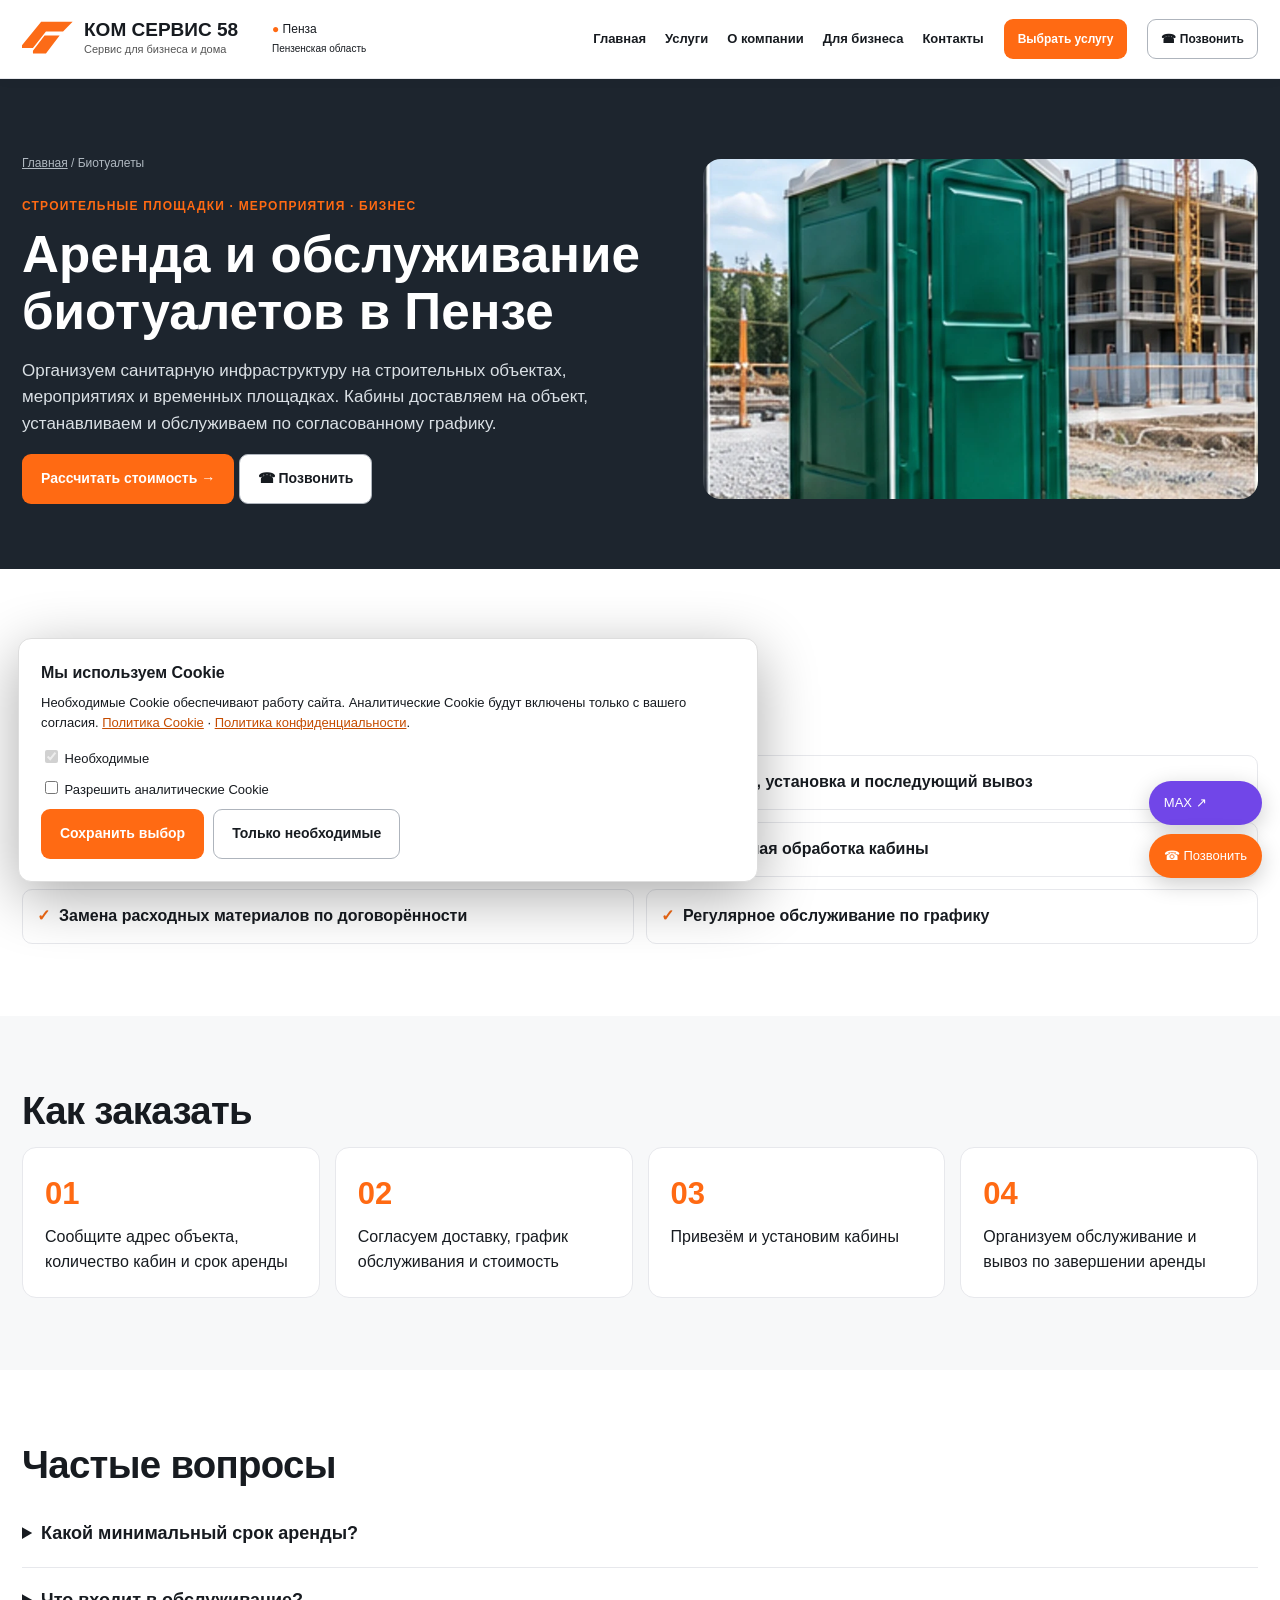
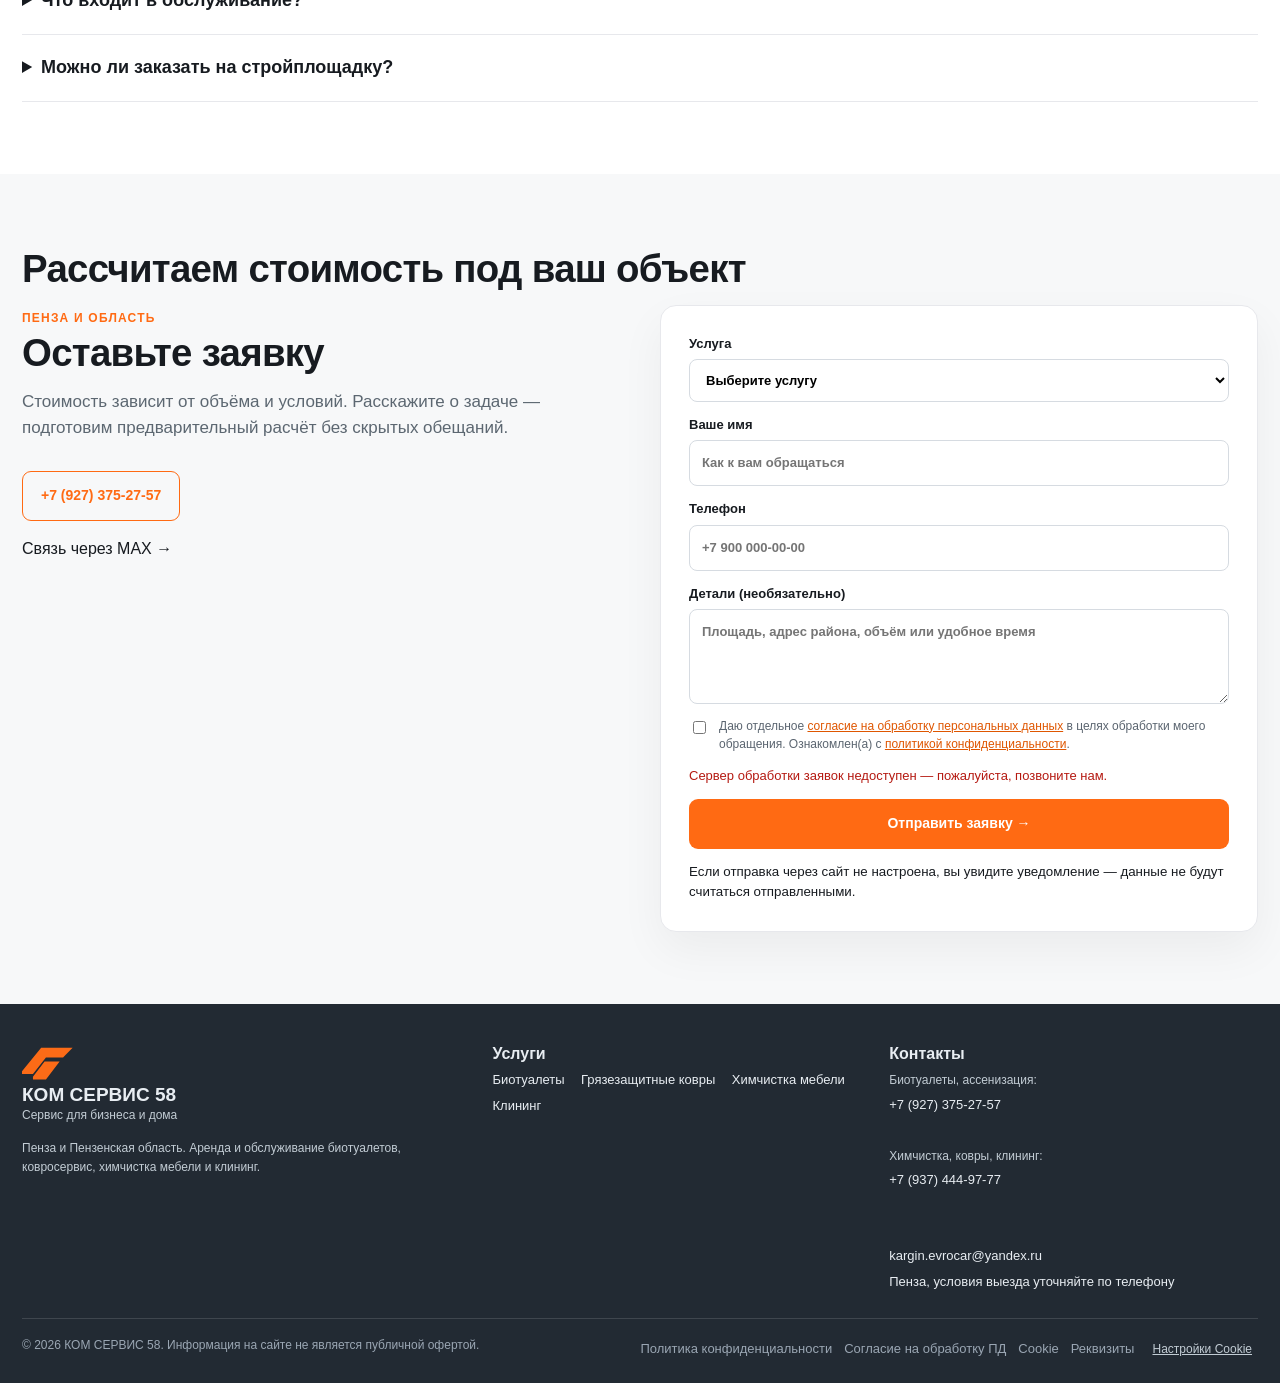
==== biotualety/index.html @ 240c6630 "Add KOM SERVIS 58 website source" ====
<!DOCTYPE html>

<html lang="ru"><head><meta charset="utf-8"/><meta content="width=device-width,initial-scale=1" name="viewport"/><title>Аренда и обслуживание биотуалетов в Пензе | КОМ СЕРВИС 58</title><meta content="Аренда, доставка и регулярное санитарное обслуживание мобильных туалетных кабин." name="description"/><link href="https://bioservice58.ru/biotualety/" rel="canonical"/><link href="/assets/logo.svg" rel="icon" type="image/svg+xml"/><link href="/assets/style.css" rel="stylesheet"/><meta content="#202832" name="theme-color"/><meta content="website" property="og:type"/><meta content="Аренда и обслуживание биотуалетов в Пензе" property="og:title"/><meta content="Аренда, доставка и регулярное санитарное обслуживание мобильных туалетных кабин." property="og:description"/><meta content="+79273752757" name="service-contact-phone"/></head><body><header class="header"><div class="nav wrap"><a class="brand" href="/"><img alt="" src="/assets/logo.svg"/><span><strong>КОМ СЕРВИС 58</strong><small>Сервис для бизнеса и дома</small></span></a><div class="location"><b>●</b> Пенза<br/><small>Пензенская область</small></div><button aria-expanded="false" aria-label="Открыть меню" class="menu-toggle" type="button">☰</button><nav class="links" id="nav"><a href="/">Главная</a><a href="/#services">Услуги</a><a href="/o-kompanii/">О компании</a><a href="/dlya-biznesa/">Для бизнеса</a><a href="/kontakty/">Контакты</a></nav><button class="btn btn-orange open-modal" data-service="Консультация" type="button">Выбрать услугу</button><a class="btn btn-white" href="tel:+79273752757">☎ Позвонить</a></div></header><section class="page-hero"><div class="wrap split"><div><div class="breadcrumbs"><a href="/">Главная</a> / Биотуалеты</div><span class="eyebrow">Строительные площадки · Мероприятия · Бизнес</span><h1>Аренда и обслуживание биотуалетов в Пензе</h1><p>Организуем санитарную инфраструктуру на строительных объектах, мероприятиях и временных площадках. Кабины доставляем на объект, устанавливаем и обслуживаем по согласованному графику.</p><button class="btn btn-orange open-modal" data-service="Биотуалеты" type="button">Рассчитать стоимость →</button> <a class="btn btn-white" href="tel:+79273752757">☎ Позвонить</a></div><img alt="Биотуалеты" src="/assets/img/toilet.webp"/></div></section><section class="section"><div class="wrap"><h2>Что входит в услугу</h2><p class="lead">Точный перечень работ согласовываем до начала обслуживания.</p><div class="check-grid"><div class="check">Аренда мобильных туалетных кабин</div><div class="check">Доставка, установка и последующий вывоз</div><div class="check">Очистка накопительного бака</div><div class="check">Санитарная обработка кабины</div><div class="check">Замена расходных материалов по договорённости</div><div class="check">Регулярное обслуживание по графику</div></div></div></section><section class="section alt"><div class="wrap"><h2>Как заказать</h2><div class="steps"><div class="step"><strong>01</strong><p>Сообщите адрес объекта, количество кабин и срок аренды</p></div><div class="step"><strong>02</strong><p>Согласуем доставку, график обслуживания и стоимость</p></div><div class="step"><strong>03</strong><p>Привезём и установим кабины</p></div><div class="step"><strong>04</strong><p>Организуем обслуживание и вывоз по завершении аренды</p></div></div></div></section><section class="section"><div class="wrap"><h2>Частые вопросы</h2><div class="faq"><details><summary>Какой минимальный срок аренды?</summary><p>Срок согласуем под задачу. Напишите период, адрес и количество кабин — рассчитаем условия.</p></details><details><summary>Что входит в обслуживание?</summary><p>По данным действующего сайта: откачка бака, уборка кабины и пополнение расходных материалов. Состав фиксируется при согласовании договора.</p></details><details><summary>Можно ли заказать на стройплощадку?</summary><p>Да, это одно из основных направлений. Подберём количество кабин под условия объекта.</p></details></div></div></section><section class="section alt"><div class="wrap"><h2>Рассчитаем стоимость под ваш объект</h2><div class="form-panel"><div><span class="eyebrow">Пенза и область</span><h2>Оставьте заявку</h2><p class="lead">Стоимость зависит от объёма и условий. Расскажите о задаче — подготовим предварительный расчёт без скрытых обещаний.</p><a class="btn btn-outline" href="tel:+79273752757">+7 (927) 375-27-57</a><p><a href="/kontakty/#max">Связь через MAX →</a></p></div><form action="/api/lead.php" class="form lead-form" method="post" novalidate=""><label class="field">Услуга<select name="service" required=""><option value="">Выберите услугу</option><option value="Биотуалеты">Биотуалеты</option><option value="Грязезащитные ковры">Грязезащитные ковры</option><option value="Химчистка мебели">Химчистка мебели</option><option value="Клининг">Клининг</option></select></label><label class="field">Ваше имя<input autocomplete="name" maxlength="80" name="name" placeholder="Как к вам обращаться" required="" type="text"/></label><label class="field">Телефон<input autocomplete="tel" maxlength="24" name="phone" placeholder="+7 900 000-00-00" required="" type="tel"/></label><label class="field">Детали (необязательно)<textarea maxlength="700" name="comment" placeholder="Площадь, адрес района, объём или удобное время"></textarea></label><input aria-hidden="true" autocomplete="off" name="website" style="position:absolute;left:-99999px" tabindex="-1" type="text"/><label class="consent"><input name="personal_consent" required="" type="checkbox" value="1"/> <span>Даю отдельное <a href="/soglasie-na-obrabotku/" target="_blank">согласие на обработку персональных данных</a> в целях обработки моего обращения. Ознакомлен(а) с <a href="/politika-konfidentsialnosti/" target="_blank">политикой конфиденциальности</a>.</span></label><div class="form-error" role="alert"></div><div class="form-success" role="status"></div><button class="btn btn-orange" type="submit">Отправить заявку →</button><small>Если отправка через сайт не настроена, вы увидите уведомление — данные не будут считаться отправленными.</small></form></div></div></section><footer class="foot"><div class="wrap"><div class="foot-top"><div><a class="brand" href="/"><img alt="" src="/assets/logo.svg"/><span><strong>КОМ СЕРВИС 58</strong><small>Сервис для бизнеса и дома</small></span></a><p>Пенза и Пензенская область. Аренда и обслуживание биотуалетов, ковросервис, химчистка мебели и клининг.</p></div><div><strong>Услуги</strong><br/><a href="/biotualety/">Биотуалеты</a> <a href="/gryazezashchitnye-kovry/">Грязезащитные ковры</a> <a href="/himchistka-mebeli/">Химчистка мебели</a> <a href="/klining/">Клининг</a> </div><div><strong>Контакты</strong><br/><small>Биотуалеты, ассенизация: </small><br/><a href="tel:+79273752757">+7 (927) 375-27-57</a><br/><br/><small>Химчистка, ковры, клининг: </small><br/><a href="tel:+79374449777">+7 (937) 444-97-77</a><br/><br/><br/><a href="mailto:kargin.evrocar@yandex.ru">kargin.evrocar@yandex.ru</a><br/><a href="/kontakty/">Пенза, условия выезда уточняйте по телефону</a></div></div><div class="foot-bottom"><div>© 2026 КОМ СЕРВИС 58. Информация на сайте не является публичной офертой.</div><div><a href="/politika-konfidentsialnosti/">Политика конфиденциальности</a><a href="/soglasie-na-obrabotku/">Согласие на обработку ПД</a><a href="/cookie-policy/">Cookie</a><a href="/rekvizity/">Реквизиты</a><button id="cookie-settings" style="border:0;background:none;color:#c2ccd4;text-decoration:underline;cursor:pointer" type="button">Настройки Cookie</button></div></div></div></footer><div class="float-actions"><a class="max" href="/kontakty/#max">MAX ↗</a><a class="call" href="tel:+79273752757">☎ Позвонить</a></div><div aria-label="Настройки Cookie" class="cookie" id="cookie-banner" role="dialog"><strong>Мы используем Cookie</strong><p>Необходимые Cookie обеспечивают работу сайта. Аналитические Cookie будут включены только с вашего согласия. <a href="/cookie-policy/">Политика Cookie</a> · <a href="/politika-konfidentsialnosti/">Политика конфиденциальности</a>.</p><label><input checked="" disabled="" type="checkbox"/> Необходимые</label><label><input id="cookie-analytics" type="checkbox"/> Разрешить аналитические Cookie</label><div class="buttons"><button class="btn btn-orange" id="cookie-save" type="button">Сохранить выбор</button><button class="btn btn-white" id="cookie-reject" type="button">Только необходимые</button></div></div><div aria-label="Заявка" aria-modal="true" class="modal-back" id="lead-modal" role="dialog"><div class="modal"><button aria-label="Закрыть" class="close-modal" type="button">×</button><h2>Рассчитаем стоимость</h2><p>Оставьте заявку: перезвоним и уточним детали.</p><form action="/api/lead.php" class="form lead-form" method="post" novalidate=""><label class="field">Услуга<select name="service" required=""><option value="">Выберите услугу</option><option value="Биотуалеты">Биотуалеты</option><option value="Грязезащитные ковры">Грязезащитные ковры</option><option value="Химчистка мебели">Химчистка мебели</option><option value="Клининг">Клининг</option></select></label><label class="field">Ваше имя<input autocomplete="name" maxlength="80" name="name" placeholder="Как к вам обращаться" required="" type="text"/></label><label class="field">Телефон<input autocomplete="tel" maxlength="24" name="phone" placeholder="+7 900 000-00-00" required="" type="tel"/></label><label class="field">Детали (необязательно)<textarea maxlength="700" name="comment" placeholder="Площадь, адрес района, объём или удобное время"></textarea></label><input aria-hidden="true" autocomplete="off" name="website" style="position:absolute;left:-99999px" tabindex="-1" type="text"/><label class="consent"><input name="personal_consent" required="" type="checkbox" value="1"/> <span>Даю отдельное <a href="/soglasie-na-obrabotku/" target="_blank">согласие на обработку персональных данных</a> в целях обработки моего обращения. Ознакомлен(а) с <a href="/politika-konfidentsialnosti/" target="_blank">политикой конфиденциальности</a>.</span></label><div class="form-error" role="alert"></div><div class="form-success" role="status"></div><button class="btn btn-orange" type="submit">Отправить заявку →</button><small>Если отправка через сайт не настроена, вы увидите уведомление — данные не будут считаться отправленными.</small></form></div></div><script defer="" src="/assets/main.js"></script></body></html>
---- assets/style.css ----
@import url('');:root{--ink:#171b20;--charcoal:#242b32;--dark:#121920;--orange:#ff6a13;--light:#f5f6f7;--muted:#78818b;--edge:#e7e8ec}*{box-sizing:border-box}html{scroll-behavior:smooth}body{margin:0;color:var(--ink);background:#fff;font-family:Arial,Helvetica,sans-serif;line-height:1.55}a{color:inherit;text-decoration:none}button,input,textarea,select{font:inherit}button{cursor:pointer}img{max-width:100%;display:block}.wrap{width:min(1240px,calc(100% - 44px));margin:auto}.header{position:sticky;z-index:30;top:0;background:#fff;border-bottom:1px solid var(--edge);box-shadow:0 2px 10px #0000000a}.nav{display:flex;align-items:center;gap:20px;min-height:78px}.brand{display:flex;align-items:center;gap:10px;min-width:230px}.brand img{width:52px}.brand strong{font-size:19px;line-height:1.1;display:block}.brand small{font-size:11px;display:block;color:#555}.location{font-size:12px;white-space:nowrap}.location b{color:var(--orange)}.links{display:flex;gap:19px;align-items:center;margin-left:auto;font-size:13px;font-weight:700}.links a:hover,.foot a:hover{color:var(--orange)}.btn{display:inline-flex;gap:9px;align-items:center;justify-content:center;border-radius:9px;padding:13px 18px;font-weight:700;font-size:14px;border:1px solid transparent;transition:.2s;cursor:pointer;text-align:center}.btn:hover{transform:translateY(-2px)}.btn-orange{color:#fff;background:var(--orange)}.btn-white{background:#fff;color:var(--ink);border-color:#aeb4bc}.btn-outline{background:transparent;border-color:var(--orange);color:var(--orange)}.nav>.btn{padding:10px 13px;font-size:12px}.menu-toggle{display:none;border:0;background:transparent;font-size:25px}.hero{background:linear-gradient(115deg,#1b242f,#343c44 57%,#20262d);color:#fff;position:relative;overflow:hidden}.hero:before{content:'';position:absolute;inset:0;background:linear-gradient(115deg,#111a24ee,#21272a99),url('img/mat.webp') center/cover;opacity:.24}.hero-inner{position:relative;display:grid;grid-template-columns:350px 1fr;gap:26px;align-items:center;min-height:392px;padding:30px 0}.hero h1{font-size:clamp(30px,3.1vw,44px);line-height:1.08;margin:0 0 18px;letter-spacing:-1.1px}.hero p{font-size:17px;max-width:350px;color:#e5e8ec}.hero-media{display:grid;grid-template-columns:repeat(3,1fr);gap:10px;align-items:stretch}.hero-tile{position:relative;height:292px;overflow:hidden;border:2px solid #fff9;border-radius:13px;background:#333}.hero-tile img{width:100%;height:100%;object-fit:cover;transition:.3s}.hero-tile:hover img{transform:scale(1.045)}.tile-label{position:absolute;bottom:0;left:0;right:0;background:#171c21cf;color:#fff;font-size:17px;font-weight:700;min-height:56px;display:flex;align-items:center;padding:10px 13px;line-height:1.1}.tile-label span{margin-left:auto}.features{background:#f6f6f7;border-bottom:1px solid #eceef0}.feature-grid{display:grid;grid-template-columns:repeat(4,1fr);gap:20px;padding:20px 0}.feature{display:flex;align-items:center;gap:13px;font-weight:700;font-size:13px}.feature i{font-style:normal;font-size:29px;color:var(--orange)}section.section{padding:72px 0}.section.alt{background:#f7f8f9}.section h2{font-size:clamp(27px,3vw,40px);letter-spacing:-.7px;line-height:1.18;margin:0 0 14px}.lead{font-size:17px;color:#5c6771;max-width:790px;margin:0 0 29px}.section-head{display:flex;align-items:end;justify-content:space-between;gap:20px}.cards{display:grid;grid-template-columns:repeat(3,1fr);gap:20px}.service-card{border:1px solid var(--edge);border-radius:16px;overflow:hidden;background:#fff;box-shadow:0 10px 25px #11111105}.service-card img{width:100%;height:205px;object-fit:cover}.service-card .card-body{padding:20px}.service-card h3{font-size:21px;line-height:1.2;margin:0 0 10px}.service-card p{color:#59616b;min-height:57px;font-size:14px}.link-orange{color:#e75d08;font-weight:700}.split{display:grid;grid-template-columns:1fr 1fr;gap:55px;align-items:center}.split img{border-radius:18px;width:100%;height:360px;object-fit:cover}.check-grid{display:grid;grid-template-columns:repeat(2,1fr);gap:12px}.check{padding:14px 15px 14px 36px;position:relative;border:1px solid var(--edge);background:#fff;border-radius:10px;font-weight:600}.check:before{content:'✓';position:absolute;left:14px;color:#f46a14}.steps{display:grid;grid-template-columns:repeat(4,1fr);gap:15px}.step{padding:22px;border:1px solid var(--edge);border-radius:14px;background:#fff}.step strong{display:block;color:var(--orange);font-size:31px}.step p{margin:7px 0 0}.cta{background:linear-gradient(105deg,#212b36,#40474e);color:#fff;border-radius:16px;padding:42px;display:flex;align-items:center;justify-content:space-between;gap:30px}.cta h2{margin:0 0 10px}.cta p{margin:0;color:#d1d5da}.form-panel{display:grid;grid-template-columns:1fr 1fr;gap:40px;align-items:start}.form{background:#fff;border:1px solid var(--edge);box-shadow:0 18px 45px #0000000d;padding:28px;border-radius:16px;display:grid;gap:13px}.field{display:grid;gap:5px;font-size:13px;font-weight:700}.field input,.field textarea,.field select{border:1px solid #d6dbe1;border-radius:8px;padding:12px;background:#fff;min-width:0}.field textarea{min-height:95px;resize:vertical}.consent{font-size:12px;line-height:1.5;color:#5b6570;display:flex;align-items:flex-start;gap:10px}.consent a{color:#df5600;text-decoration:underline}.consent input{margin-top:4px;accent-color:var(--orange)}.form-error{display:none;color:#b51a12;font-size:13px}.form-success{display:none;color:#126436;font-size:13px}.eyebrow{letter-spacing:.1em;text-transform:uppercase;font-size:12px;color:var(--orange);font-weight:800}.page-hero{background:#1d252e;color:#fff;padding:75px 0 65px;overflow:hidden}.page-hero .split{grid-template-columns:1.06fr .94fr}.page-hero h1{font-size:clamp(36px,4vw,55px);line-height:1.1;margin:10px 0 18px}.page-hero p{color:#dae0e5;font-size:17px}.page-hero img{height:340px;border-radius:18px;object-fit:cover;width:100%}.breadcrumbs{margin:0 0 20px;font-size:12px;color:#afb8c0}.breadcrumbs a{text-decoration:underline}.faq details{padding:19px 0;border-bottom:1px solid var(--edge)}.faq summary{font-size:18px;cursor:pointer;font-weight:700}.faq p{color:#586471}.legal{max-width:850px;margin:60px auto 90px}.legal h1{font-size:38px;line-height:1.15}.legal h2{font-size:24px;margin-top:36px}.legal p,.legal li{color:#48535e}.notice{padding:17px 21px;background:#fff3e9;border:1px solid #f4c39b;border-radius:10px}.foot{background:#222a33;color:#e8edf2;padding:38px 0 20px}.foot-top{display:grid;grid-template-columns:1.2fr 1fr 1fr;gap:28px}.foot a{display:inline-block;margin:3px 12px 3px 0;font-size:13px}.foot p,.foot small{color:#c2ccd4;font-size:12px}.foot-bottom{padding-top:17px;margin-top:23px;border-top:1px solid #ffffff22;display:flex;justify-content:space-between;gap:12px;font-size:12px;color:#9aa6b3}.cookie{position:fixed;z-index:80;bottom:18px;left:18px;right:18px;max-width:740px;background:#fff;box-shadow:0 15px 60px #0005;border:1px solid #ddd;border-radius:13px;padding:22px;display:none}.cookie p{margin:7px 0 14px;font-size:13px}.cookie .buttons{display:flex;flex-wrap:wrap;gap:9px}.cookie label{font-size:13px;display:block;margin:9px 0}.cookie a{text-decoration:underline;color:#c54c00}.float-actions{position:fixed;bottom:22px;right:18px;display:flex;flex-direction:column;gap:9px;z-index:22}.float-actions a{border-radius:40px;box-shadow:0 6px 22px #0003;padding:12px 15px;font-size:13px}.float-actions .max{background:#7146e8;color:#fff}.float-actions .call{background:#ff6a13;color:#fff}.modal-back{position:fixed;z-index:75;inset:0;display:none;background:#0009;align-items:center;justify-content:center;padding:15px}.modal-back.open{display:flex}.modal{background:#fff;border-radius:18px;padding:28px;width:min(520px,100%);max-height:92vh;overflow:auto;position:relative}.close-modal{position:absolute;right:14px;top:11px;font-size:26px;background:transparent;border:0}.mini-links{display:flex;gap:15px;flex-wrap:wrap}.notready{background:#fff3e8;padding:10px;border-radius:8px;color:#693514;font-size:12px}@media(max-width:1070px){.nav{flex-wrap:wrap;min-height:72px}.links{display:none;order:10;width:100%;flex-direction:column;align-items:flex-start;padding:12px 0}.links.open{display:flex}.menu-toggle{display:block;margin-left:auto}.nav>.btn{display:none}.hero-inner{grid-template-columns:1fr}.hero p{max-width:700px}.hero-media{max-width:100%}.location{display:none}}@media(max-width:700px){.wrap{width:min(100% - 30px,1240px)}.brand{min-width:auto}.brand strong{font-size:16px}.brand img{width:42px}.hero-inner{padding:40px 0}.hero-media{grid-template-columns:1fr 1fr}.hero-tile{height:210px}.hero-tile:last-child{grid-column:1/-1;height:200px}.hero-tile:last-child img{object-position:center 36%}.tile-label{font-size:14px;min-height:44px}.feature-grid{grid-template-columns:1fr 1fr}.feature{font-size:12px}.cards,.split,.steps,.form-panel,.foot-top{grid-template-columns:1fr}.check-grid{grid-template-columns:1fr}.page-hero .split{grid-template-columns:1fr}.page-hero img{height:230px}.section.section{padding:48px 0}.cta{padding:26px;flex-direction:column;align-items:start}.section-head{align-items:start;flex-direction:column}.foot-bottom{display:block}.legal{padding:0 16px}.cookie{left:10px;right:10px;bottom:10px;padding:17px}.float-actions{bottom:12px;right:11px}.float-actions a{padding:10px 12px}}
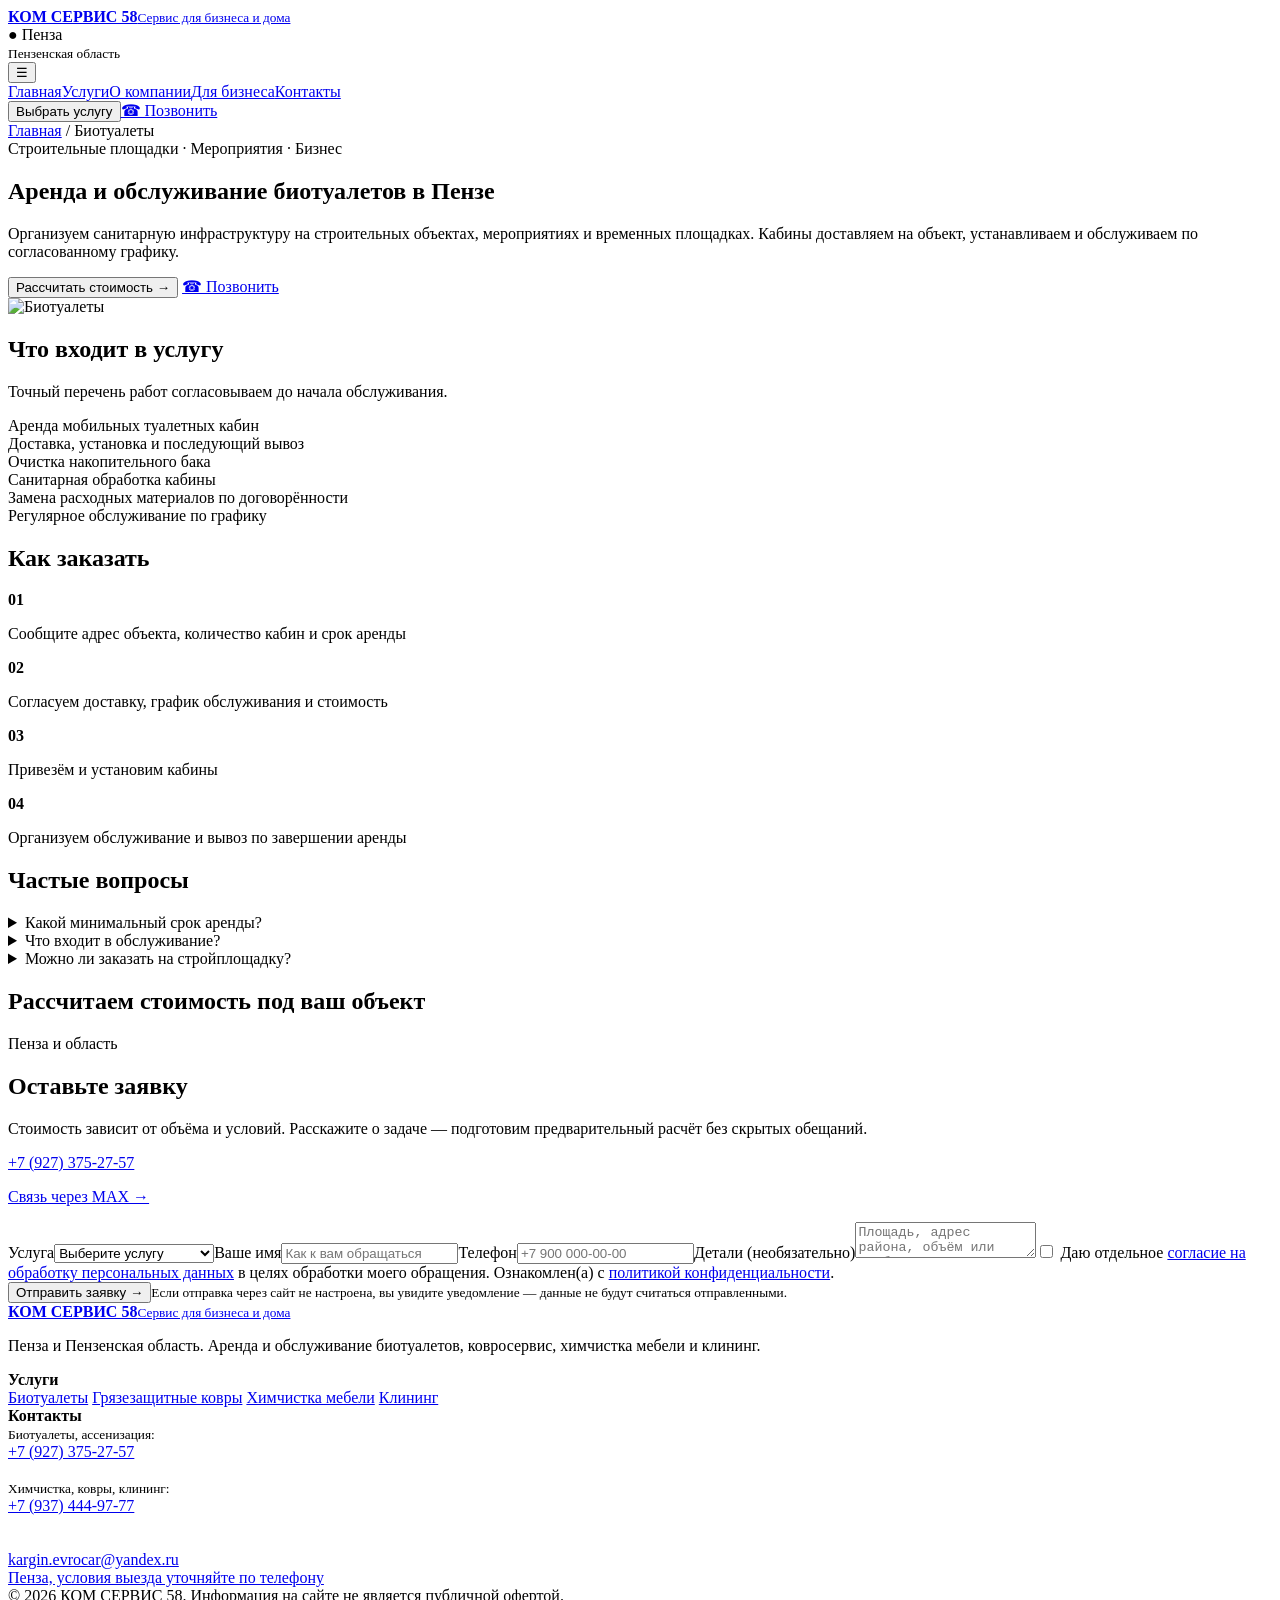
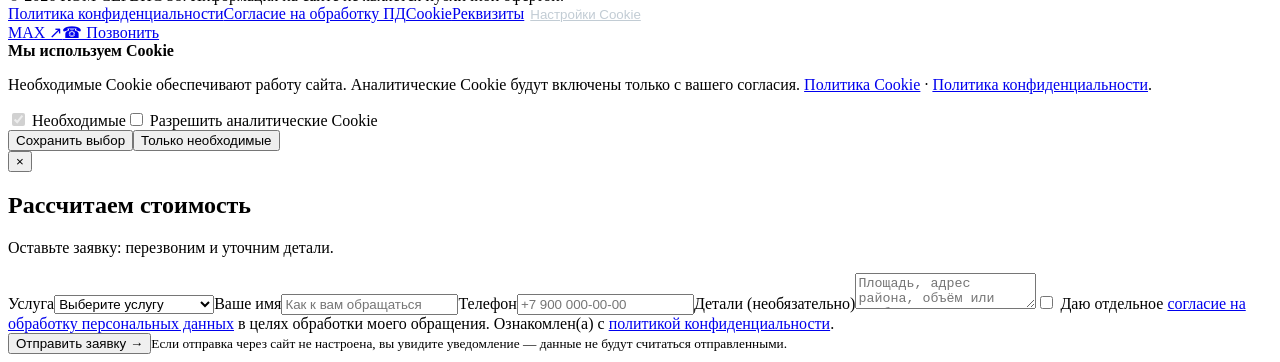
==== commit 4593fa10: "Prepare static GitHub Pages preview paths" ====
--- a/biotualety/index.html
+++ b/biotualety/index.html
@@ -1,3 +1,3 @@
 <!DOCTYPE html>
 
-<html lang="ru"><head><meta charset="utf-8"/><meta content="width=device-width,initial-scale=1" name="viewport"/><title>Аренда и обслуживание биотуалетов в Пензе | КОМ СЕРВИС 58</title><meta content="Аренда, доставка и регулярное санитарное обслуживание мобильных туалетных кабин." name="description"/><link href="https://bioservice58.ru/biotualety/" rel="canonical"/><link href="/assets/logo.svg" rel="icon" type="image/svg+xml"/><link href="/assets/style.css" rel="stylesheet"/><meta content="#202832" name="theme-color"/><meta content="website" property="og:type"/><meta content="Аренда и обслуживание биотуалетов в Пензе" property="og:title"/><meta content="Аренда, доставка и регулярное санитарное обслуживание мобильных туалетных кабин." property="og:description"/><meta content="+79273752757" name="service-contact-phone"/></head><body><header class="header"><div class="nav wrap"><a class="brand" href="/"><img alt="" src="/assets/logo.svg"/><span><strong>КОМ СЕРВИС 58</strong><small>Сервис для бизнеса и дома</small></span></a><div class="location"><b>●</b> Пенза<br/><small>Пензенская область</small></div><button aria-expanded="false" aria-label="Открыть меню" class="menu-toggle" type="button">☰</button><nav class="links" id="nav"><a href="/">Главная</a><a href="/#services">Услуги</a><a href="/o-kompanii/">О компании</a><a href="/dlya-biznesa/">Для бизнеса</a><a href="/kontakty/">Контакты</a></nav><button class="btn btn-orange open-modal" data-service="Консультация" type="button">Выбрать услугу</button><a class="btn btn-white" href="tel:+79273752757">☎ Позвонить</a></div></header><section class="page-hero"><div class="wrap split"><div><div class="breadcrumbs"><a href="/">Главная</a> / Биотуалеты</div><span class="eyebrow">Строительные площадки · Мероприятия · Бизнес</span><h1>Аренда и обслуживание биотуалетов в Пензе</h1><p>Организуем санитарную инфраструктуру на строительных объектах, мероприятиях и временных площадках. Кабины доставляем на объект, устанавливаем и обслуживаем по согласованному графику.</p><button class="btn btn-orange open-modal" data-service="Биотуалеты" type="button">Рассчитать стоимость →</button> <a class="btn btn-white" href="tel:+79273752757">☎ Позвонить</a></div><img alt="Биотуалеты" src="/assets/img/toilet.webp"/></div></section><section class="section"><div class="wrap"><h2>Что входит в услугу</h2><p class="lead">Точный перечень работ согласовываем до начала обслуживания.</p><div class="check-grid"><div class="check">Аренда мобильных туалетных кабин</div><div class="check">Доставка, установка и последующий вывоз</div><div class="check">Очистка накопительного бака</div><div class="check">Санитарная обработка кабины</div><div class="check">Замена расходных материалов по договорённости</div><div class="check">Регулярное обслуживание по графику</div></div></div></section><section class="section alt"><div class="wrap"><h2>Как заказать</h2><div class="steps"><div class="step"><strong>01</strong><p>Сообщите адрес объекта, количество кабин и срок аренды</p></div><div class="step"><strong>02</strong><p>Согласуем доставку, график обслуживания и стоимость</p></div><div class="step"><strong>03</strong><p>Привезём и установим кабины</p></div><div class="step"><strong>04</strong><p>Организуем обслуживание и вывоз по завершении аренды</p></div></div></div></section><section class="section"><div class="wrap"><h2>Частые вопросы</h2><div class="faq"><details><summary>Какой минимальный срок аренды?</summary><p>Срок согласуем под задачу. Напишите период, адрес и количество кабин — рассчитаем условия.</p></details><details><summary>Что входит в обслуживание?</summary><p>По данным действующего сайта: откачка бака, уборка кабины и пополнение расходных материалов. Состав фиксируется при согласовании договора.</p></details><details><summary>Можно ли заказать на стройплощадку?</summary><p>Да, это одно из основных направлений. Подберём количество кабин под условия объекта.</p></details></div></div></section><section class="section alt"><div class="wrap"><h2>Рассчитаем стоимость под ваш объект</h2><div class="form-panel"><div><span class="eyebrow">Пенза и область</span><h2>Оставьте заявку</h2><p class="lead">Стоимость зависит от объёма и условий. Расскажите о задаче — подготовим предварительный расчёт без скрытых обещаний.</p><a class="btn btn-outline" href="tel:+79273752757">+7 (927) 375-27-57</a><p><a href="/kontakty/#max">Связь через MAX →</a></p></div><form action="/api/lead.php" class="form lead-form" method="post" novalidate=""><label class="field">Услуга<select name="service" required=""><option value="">Выберите услугу</option><option value="Биотуалеты">Биотуалеты</option><option value="Грязезащитные ковры">Грязезащитные ковры</option><option value="Химчистка мебели">Химчистка мебели</option><option value="Клининг">Клининг</option></select></label><label class="field">Ваше имя<input autocomplete="name" maxlength="80" name="name" placeholder="Как к вам обращаться" required="" type="text"/></label><label class="field">Телефон<input autocomplete="tel" maxlength="24" name="phone" placeholder="+7 900 000-00-00" required="" type="tel"/></label><label class="field">Детали (необязательно)<textarea maxlength="700" name="comment" placeholder="Площадь, адрес района, объём или удобное время"></textarea></label><input aria-hidden="true" autocomplete="off" name="website" style="position:absolute;left:-99999px" tabindex="-1" type="text"/><label class="consent"><input name="personal_consent" required="" type="checkbox" value="1"/> <span>Даю отдельное <a href="/soglasie-na-obrabotku/" target="_blank">согласие на обработку персональных данных</a> в целях обработки моего обращения. Ознакомлен(а) с <a href="/politika-konfidentsialnosti/" target="_blank">политикой конфиденциальности</a>.</span></label><div class="form-error" role="alert"></div><div class="form-success" role="status"></div><button class="btn btn-orange" type="submit">Отправить заявку →</button><small>Если отправка через сайт не настроена, вы увидите уведомление — данные не будут считаться отправленными.</small></form></div></div></section><footer class="foot"><div class="wrap"><div class="foot-top"><div><a class="brand" href="/"><img alt="" src="/assets/logo.svg"/><span><strong>КОМ СЕРВИС 58</strong><small>Сервис для бизнеса и дома</small></span></a><p>Пенза и Пензенская область. Аренда и обслуживание биотуалетов, ковросервис, химчистка мебели и клининг.</p></div><div><strong>Услуги</strong><br/><a href="/biotualety/">Биотуалеты</a> <a href="/gryazezashchitnye-kovry/">Грязезащитные ковры</a> <a href="/himchistka-mebeli/">Химчистка мебели</a> <a href="/klining/">Клининг</a> </div><div><strong>Контакты</strong><br/><small>Биотуалеты, ассенизация: </small><br/><a href="tel:+79273752757">+7 (927) 375-27-57</a><br/><br/><small>Химчистка, ковры, клининг: </small><br/><a href="tel:+79374449777">+7 (937) 444-97-77</a><br/><br/><br/><a href="mailto:kargin.evrocar@yandex.ru">kargin.evrocar@yandex.ru</a><br/><a href="/kontakty/">Пенза, условия выезда уточняйте по телефону</a></div></div><div class="foot-bottom"><div>© 2026 КОМ СЕРВИС 58. Информация на сайте не является публичной офертой.</div><div><a href="/politika-konfidentsialnosti/">Политика конфиденциальности</a><a href="/soglasie-na-obrabotku/">Согласие на обработку ПД</a><a href="/cookie-policy/">Cookie</a><a href="/rekvizity/">Реквизиты</a><button id="cookie-settings" style="border:0;background:none;color:#c2ccd4;text-decoration:underline;cursor:pointer" type="button">Настройки Cookie</button></div></div></div></footer><div class="float-actions"><a class="max" href="/kontakty/#max">MAX ↗</a><a class="call" href="tel:+79273752757">☎ Позвонить</a></div><div aria-label="Настройки Cookie" class="cookie" id="cookie-banner" role="dialog"><strong>Мы используем Cookie</strong><p>Необходимые Cookie обеспечивают работу сайта. Аналитические Cookie будут включены только с вашего согласия. <a href="/cookie-policy/">Политика Cookie</a> · <a href="/politika-konfidentsialnosti/">Политика конфиденциальности</a>.</p><label><input checked="" disabled="" type="checkbox"/> Необходимые</label><label><input id="cookie-analytics" type="checkbox"/> Разрешить аналитические Cookie</label><div class="buttons"><button class="btn btn-orange" id="cookie-save" type="button">Сохранить выбор</button><button class="btn btn-white" id="cookie-reject" type="button">Только необходимые</button></div></div><div aria-label="Заявка" aria-modal="true" class="modal-back" id="lead-modal" role="dialog"><div class="modal"><button aria-label="Закрыть" class="close-modal" type="button">×</button><h2>Рассчитаем стоимость</h2><p>Оставьте заявку: перезвоним и уточним детали.</p><form action="/api/lead.php" class="form lead-form" method="post" novalidate=""><label class="field">Услуга<select name="service" required=""><option value="">Выберите услугу</option><option value="Биотуалеты">Биотуалеты</option><option value="Грязезащитные ковры">Грязезащитные ковры</option><option value="Химчистка мебели">Химчистка мебели</option><option value="Клининг">Клининг</option></select></label><label class="field">Ваше имя<input autocomplete="name" maxlength="80" name="name" placeholder="Как к вам обращаться" required="" type="text"/></label><label class="field">Телефон<input autocomplete="tel" maxlength="24" name="phone" placeholder="+7 900 000-00-00" required="" type="tel"/></label><label class="field">Детали (необязательно)<textarea maxlength="700" name="comment" placeholder="Площадь, адрес района, объём или удобное время"></textarea></label><input aria-hidden="true" autocomplete="off" name="website" style="position:absolute;left:-99999px" tabindex="-1" type="text"/><label class="consent"><input name="personal_consent" required="" type="checkbox" value="1"/> <span>Даю отдельное <a href="/soglasie-na-obrabotku/" target="_blank">согласие на обработку персональных данных</a> в целях обработки моего обращения. Ознакомлен(а) с <a href="/politika-konfidentsialnosti/" target="_blank">политикой конфиденциальности</a>.</span></label><div class="form-error" role="alert"></div><div class="form-success" role="status"></div><button class="btn btn-orange" type="submit">Отправить заявку →</button><small>Если отправка через сайт не настроена, вы увидите уведомление — данные не будут считаться отправленными.</small></form></div></div><script defer="" src="/assets/main.js"></script></body></html>+<html lang="ru"><head><meta charset="utf-8"/><meta content="width=device-width,initial-scale=1" name="viewport"/><title>Аренда и обслуживание биотуалетов в Пензе | КОМ СЕРВИС 58</title><meta content="Аренда, доставка и регулярное санитарное обслуживание мобильных туалетных кабин." name="description"/><link href="https://bioservice58.ru/biotualety/" rel="canonical"/><link href="/kom-servis-58-site/assets/logo.svg" rel="icon" type="image/svg+xml"/><link href="/kom-servis-58-site/assets/style.css" rel="stylesheet"/><meta content="#202832" name="theme-color"/><meta content="website" property="og:type"/><meta content="Аренда и обслуживание биотуалетов в Пензе" property="og:title"/><meta content="Аренда, доставка и регулярное санитарное обслуживание мобильных туалетных кабин." property="og:description"/><meta content="+79273752757" name="service-contact-phone"/></head><body><header class="header"><div class="nav wrap"><a class="brand" href="/kom-servis-58-site/"><img alt="" src="/kom-servis-58-site/assets/logo.svg"/><span><strong>КОМ СЕРВИС 58</strong><small>Сервис для бизнеса и дома</small></span></a><div class="location"><b>●</b> Пенза<br/><small>Пензенская область</small></div><button aria-expanded="false" aria-label="Открыть меню" class="menu-toggle" type="button">☰</button><nav class="links" id="nav"><a href="/kom-servis-58-site/">Главная</a><a href="/kom-servis-58-site/#services">Услуги</a><a href="/kom-servis-58-site/o-kompanii/">О компании</a><a href="/kom-servis-58-site/dlya-biznesa/">Для бизнеса</a><a href="/kom-servis-58-site/kontakty/">Контакты</a></nav><button class="btn btn-orange open-modal" data-service="Консультация" type="button">Выбрать услугу</button><a class="btn btn-white" href="tel:+79273752757">☎ Позвонить</a></div></header><section class="page-hero"><div class="wrap split"><div><div class="breadcrumbs"><a href="/kom-servis-58-site/">Главная</a> / Биотуалеты</div><span class="eyebrow">Строительные площадки · Мероприятия · Бизнес</span><h1>Аренда и обслуживание биотуалетов в Пензе</h1><p>Организуем санитарную инфраструктуру на строительных объектах, мероприятиях и временных площадках. Кабины доставляем на объект, устанавливаем и обслуживаем по согласованному графику.</p><button class="btn btn-orange open-modal" data-service="Биотуалеты" type="button">Рассчитать стоимость →</button> <a class="btn btn-white" href="tel:+79273752757">☎ Позвонить</a></div><img alt="Биотуалеты" src="/kom-servis-58-site/assets/img/toilet.webp"/></div></section><section class="section"><div class="wrap"><h2>Что входит в услугу</h2><p class="lead">Точный перечень работ согласовываем до начала обслуживания.</p><div class="check-grid"><div class="check">Аренда мобильных туалетных кабин</div><div class="check">Доставка, установка и последующий вывоз</div><div class="check">Очистка накопительного бака</div><div class="check">Санитарная обработка кабины</div><div class="check">Замена расходных материалов по договорённости</div><div class="check">Регулярное обслуживание по графику</div></div></div></section><section class="section alt"><div class="wrap"><h2>Как заказать</h2><div class="steps"><div class="step"><strong>01</strong><p>Сообщите адрес объекта, количество кабин и срок аренды</p></div><div class="step"><strong>02</strong><p>Согласуем доставку, график обслуживания и стоимость</p></div><div class="step"><strong>03</strong><p>Привезём и установим кабины</p></div><div class="step"><strong>04</strong><p>Организуем обслуживание и вывоз по завершении аренды</p></div></div></div></section><section class="section"><div class="wrap"><h2>Частые вопросы</h2><div class="faq"><details><summary>Какой минимальный срок аренды?</summary><p>Срок согласуем под задачу. Напишите период, адрес и количество кабин — рассчитаем условия.</p></details><details><summary>Что входит в обслуживание?</summary><p>По данным действующего сайта: откачка бака, уборка кабины и пополнение расходных материалов. Состав фиксируется при согласовании договора.</p></details><details><summary>Можно ли заказать на стройплощадку?</summary><p>Да, это одно из основных направлений. Подберём количество кабин под условия объекта.</p></details></div></div></section><section class="section alt"><div class="wrap"><h2>Рассчитаем стоимость под ваш объект</h2><div class="form-panel"><div><span class="eyebrow">Пенза и область</span><h2>Оставьте заявку</h2><p class="lead">Стоимость зависит от объёма и условий. Расскажите о задаче — подготовим предварительный расчёт без скрытых обещаний.</p><a class="btn btn-outline" href="tel:+79273752757">+7 (927) 375-27-57</a><p><a href="/kom-servis-58-site/kontakty/#max">Связь через MAX →</a></p></div><form action="/kom-servis-58-site/api/lead.php" class="form lead-form" method="post" novalidate=""><label class="field">Услуга<select name="service" required=""><option value="">Выберите услугу</option><option value="Биотуалеты">Биотуалеты</option><option value="Грязезащитные ковры">Грязезащитные ковры</option><option value="Химчистка мебели">Химчистка мебели</option><option value="Клининг">Клининг</option></select></label><label class="field">Ваше имя<input autocomplete="name" maxlength="80" name="name" placeholder="Как к вам обращаться" required="" type="text"/></label><label class="field">Телефон<input autocomplete="tel" maxlength="24" name="phone" placeholder="+7 900 000-00-00" required="" type="tel"/></label><label class="field">Детали (необязательно)<textarea maxlength="700" name="comment" placeholder="Площадь, адрес района, объём или удобное время"></textarea></label><input aria-hidden="true" autocomplete="off" name="website" style="position:absolute;left:-99999px" tabindex="-1" type="text"/><label class="consent"><input name="personal_consent" required="" type="checkbox" value="1"/> <span>Даю отдельное <a href="/kom-servis-58-site/soglasie-na-obrabotku/" target="_blank">согласие на обработку персональных данных</a> в целях обработки моего обращения. Ознакомлен(а) с <a href="/kom-servis-58-site/politika-konfidentsialnosti/" target="_blank">политикой конфиденциальности</a>.</span></label><div class="form-error" role="alert"></div><div class="form-success" role="status"></div><button class="btn btn-orange" type="submit">Отправить заявку →</button><small>Если отправка через сайт не настроена, вы увидите уведомление — данные не будут считаться отправленными.</small></form></div></div></section><footer class="foot"><div class="wrap"><div class="foot-top"><div><a class="brand" href="/kom-servis-58-site/"><img alt="" src="/kom-servis-58-site/assets/logo.svg"/><span><strong>КОМ СЕРВИС 58</strong><small>Сервис для бизнеса и дома</small></span></a><p>Пенза и Пензенская область. Аренда и обслуживание биотуалетов, ковросервис, химчистка мебели и клининг.</p></div><div><strong>Услуги</strong><br/><a href="/kom-servis-58-site/biotualety/">Биотуалеты</a> <a href="/kom-servis-58-site/gryazezashchitnye-kovry/">Грязезащитные ковры</a> <a href="/kom-servis-58-site/himchistka-mebeli/">Химчистка мебели</a> <a href="/kom-servis-58-site/klining/">Клининг</a> </div><div><strong>Контакты</strong><br/><small>Биотуалеты, ассенизация: </small><br/><a href="tel:+79273752757">+7 (927) 375-27-57</a><br/><br/><small>Химчистка, ковры, клининг: </small><br/><a href="tel:+79374449777">+7 (937) 444-97-77</a><br/><br/><br/><a href="mailto:kargin.evrocar@yandex.ru">kargin.evrocar@yandex.ru</a><br/><a href="/kom-servis-58-site/kontakty/">Пенза, условия выезда уточняйте по телефону</a></div></div><div class="foot-bottom"><div>© 2026 КОМ СЕРВИС 58. Информация на сайте не является публичной офертой.</div><div><a href="/kom-servis-58-site/politika-konfidentsialnosti/">Политика конфиденциальности</a><a href="/kom-servis-58-site/soglasie-na-obrabotku/">Согласие на обработку ПД</a><a href="/kom-servis-58-site/cookie-policy/">Cookie</a><a href="/kom-servis-58-site/rekvizity/">Реквизиты</a><button id="cookie-settings" style="border:0;background:none;color:#c2ccd4;text-decoration:underline;cursor:pointer" type="button">Настройки Cookie</button></div></div></div></footer><div class="float-actions"><a class="max" href="/kom-servis-58-site/kontakty/#max">MAX ↗</a><a class="call" href="tel:+79273752757">☎ Позвонить</a></div><div aria-label="Настройки Cookie" class="cookie" id="cookie-banner" role="dialog"><strong>Мы используем Cookie</strong><p>Необходимые Cookie обеспечивают работу сайта. Аналитические Cookie будут включены только с вашего согласия. <a href="/kom-servis-58-site/cookie-policy/">Политика Cookie</a> · <a href="/kom-servis-58-site/politika-konfidentsialnosti/">Политика конфиденциальности</a>.</p><label><input checked="" disabled="" type="checkbox"/> Необходимые</label><label><input id="cookie-analytics" type="checkbox"/> Разрешить аналитические Cookie</label><div class="buttons"><button class="btn btn-orange" id="cookie-save" type="button">Сохранить выбор</button><button class="btn btn-white" id="cookie-reject" type="button">Только необходимые</button></div></div><div aria-label="Заявка" aria-modal="true" class="modal-back" id="lead-modal" role="dialog"><div class="modal"><button aria-label="Закрыть" class="close-modal" type="button">×</button><h2>Рассчитаем стоимость</h2><p>Оставьте заявку: перезвоним и уточним детали.</p><form action="/kom-servis-58-site/api/lead.php" class="form lead-form" method="post" novalidate=""><label class="field">Услуга<select name="service" required=""><option value="">Выберите услугу</option><option value="Биотуалеты">Биотуалеты</option><option value="Грязезащитные ковры">Грязезащитные ковры</option><option value="Химчистка мебели">Химчистка мебели</option><option value="Клининг">Клининг</option></select></label><label class="field">Ваше имя<input autocomplete="name" maxlength="80" name="name" placeholder="Как к вам обращаться" required="" type="text"/></label><label class="field">Телефон<input autocomplete="tel" maxlength="24" name="phone" placeholder="+7 900 000-00-00" required="" type="tel"/></label><label class="field">Детали (необязательно)<textarea maxlength="700" name="comment" placeholder="Площадь, адрес района, объём или удобное время"></textarea></label><input aria-hidden="true" autocomplete="off" name="website" style="position:absolute;left:-99999px" tabindex="-1" type="text"/><label class="consent"><input name="personal_consent" required="" type="checkbox" value="1"/> <span>Даю отдельное <a href="/kom-servis-58-site/soglasie-na-obrabotku/" target="_blank">согласие на обработку персональных данных</a> в целях обработки моего обращения. Ознакомлен(а) с <a href="/kom-servis-58-site/politika-konfidentsialnosti/" target="_blank">политикой конфиденциальности</a>.</span></label><div class="form-error" role="alert"></div><div class="form-success" role="status"></div><button class="btn btn-orange" type="submit">Отправить заявку →</button><small>Если отправка через сайт не настроена, вы увидите уведомление — данные не будут считаться отправленными.</small></form></div></div><script defer="" src="/kom-servis-58-site/assets/main.js"></script></body></html>
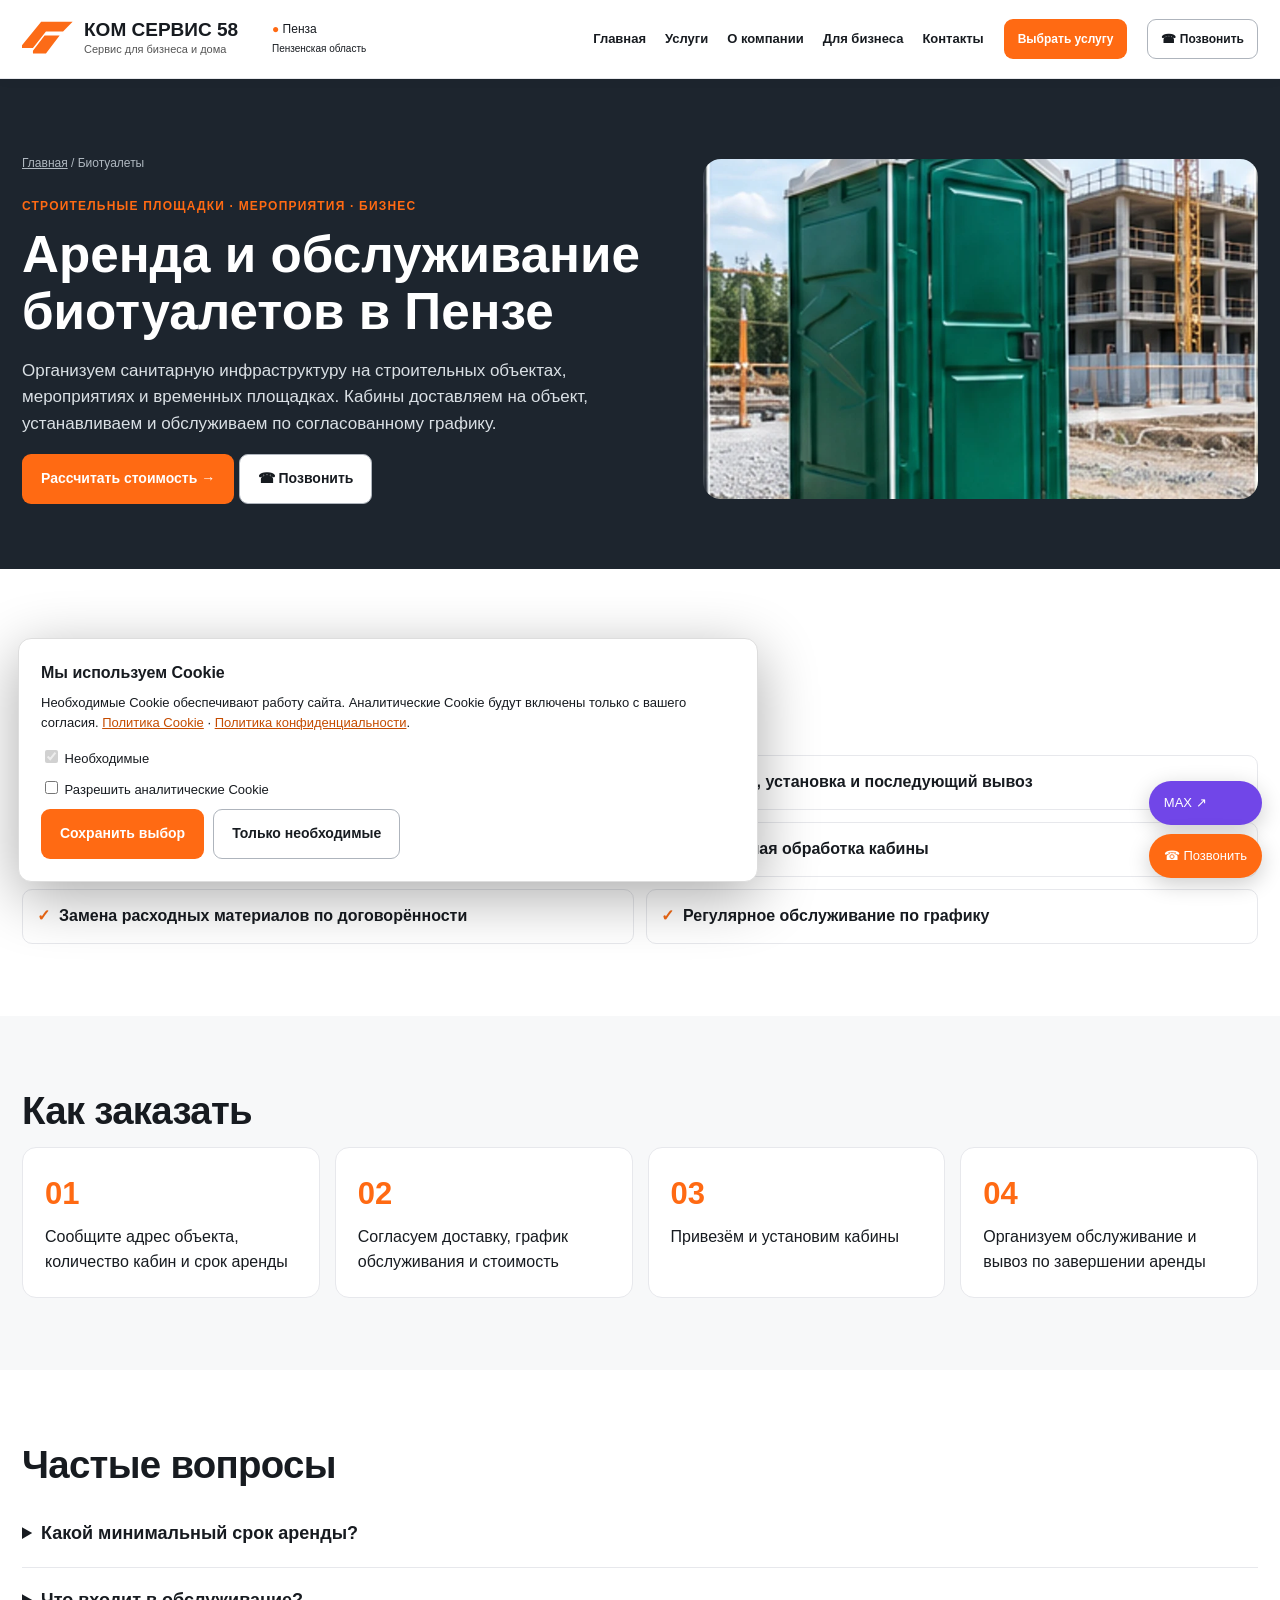
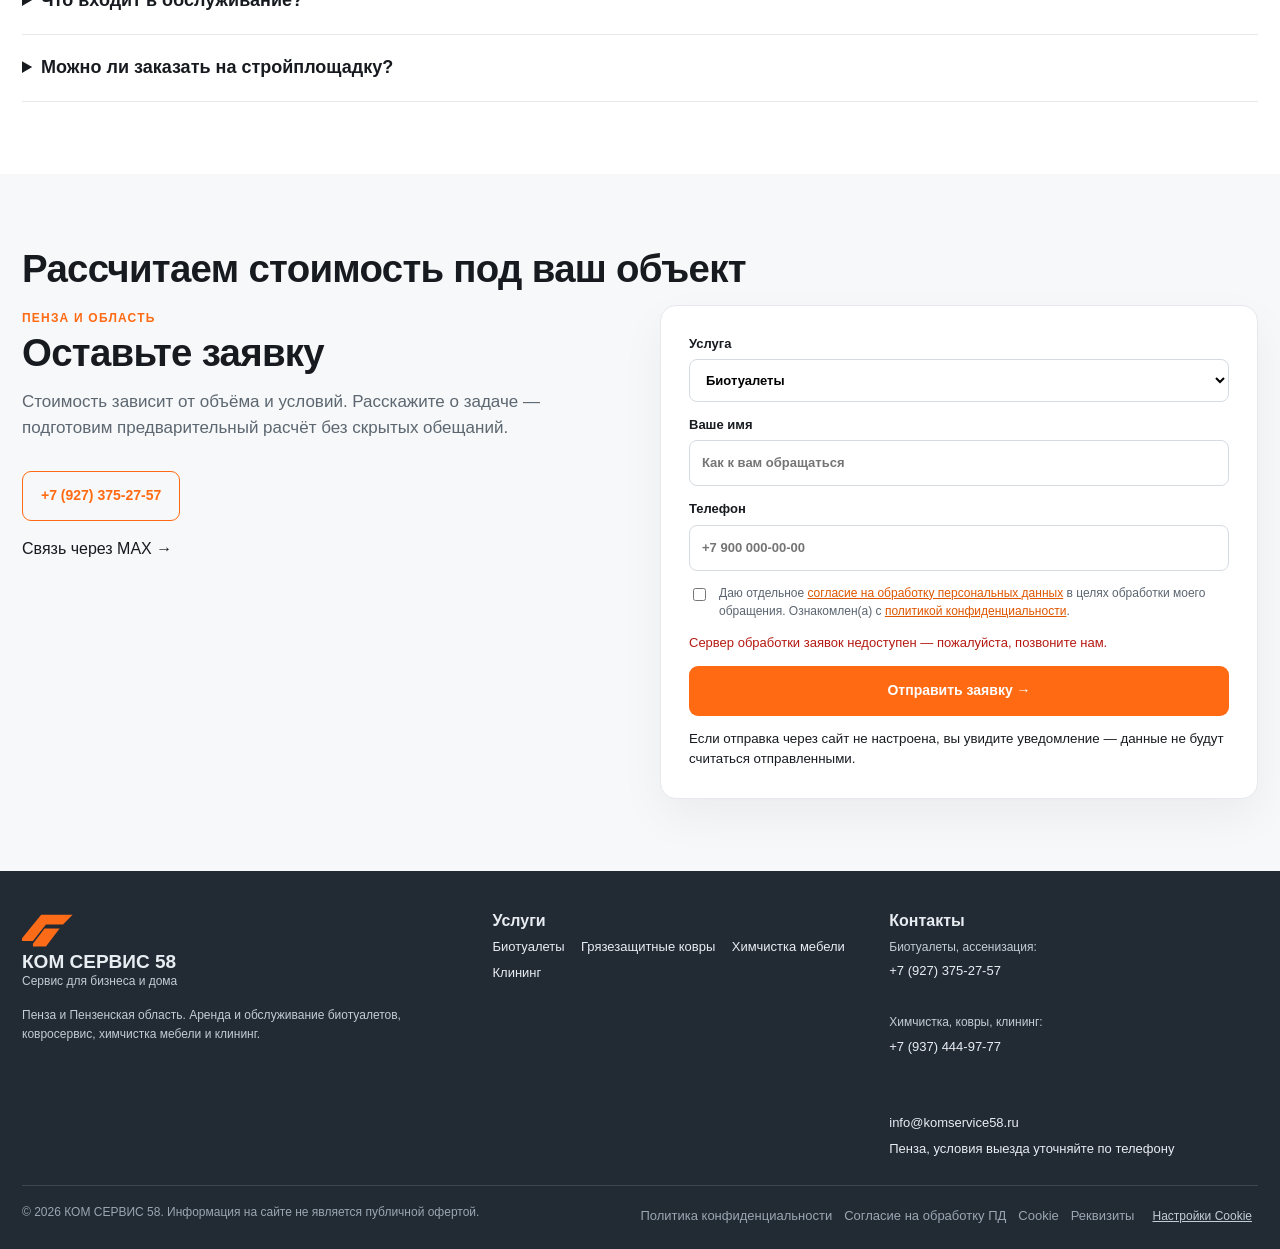
==== commit d3fa6666: "Update site to v4 contact and form content" ====
--- a/biotualety/index.html
+++ b/biotualety/index.html
@@ -1,3 +1,3 @@
 <!DOCTYPE html>
 
-<html lang="ru"><head><meta charset="utf-8"/><meta content="width=device-width,initial-scale=1" name="viewport"/><title>Аренда и обслуживание биотуалетов в Пензе | КОМ СЕРВИС 58</title><meta content="Аренда, доставка и регулярное санитарное обслуживание мобильных туалетных кабин." name="description"/><link href="https://bioservice58.ru/biotualety/" rel="canonical"/><link href="/kom-servis-58-site/assets/logo.svg" rel="icon" type="image/svg+xml"/><link href="/kom-servis-58-site/assets/style.css" rel="stylesheet"/><meta content="#202832" name="theme-color"/><meta content="website" property="og:type"/><meta content="Аренда и обслуживание биотуалетов в Пензе" property="og:title"/><meta content="Аренда, доставка и регулярное санитарное обслуживание мобильных туалетных кабин." property="og:description"/><meta content="+79273752757" name="service-contact-phone"/></head><body><header class="header"><div class="nav wrap"><a class="brand" href="/kom-servis-58-site/"><img alt="" src="/kom-servis-58-site/assets/logo.svg"/><span><strong>КОМ СЕРВИС 58</strong><small>Сервис для бизнеса и дома</small></span></a><div class="location"><b>●</b> Пенза<br/><small>Пензенская область</small></div><button aria-expanded="false" aria-label="Открыть меню" class="menu-toggle" type="button">☰</button><nav class="links" id="nav"><a href="/kom-servis-58-site/">Главная</a><a href="/kom-servis-58-site/#services">Услуги</a><a href="/kom-servis-58-site/o-kompanii/">О компании</a><a href="/kom-servis-58-site/dlya-biznesa/">Для бизнеса</a><a href="/kom-servis-58-site/kontakty/">Контакты</a></nav><button class="btn btn-orange open-modal" data-service="Консультация" type="button">Выбрать услугу</button><a class="btn btn-white" href="tel:+79273752757">☎ Позвонить</a></div></header><section class="page-hero"><div class="wrap split"><div><div class="breadcrumbs"><a href="/kom-servis-58-site/">Главная</a> / Биотуалеты</div><span class="eyebrow">Строительные площадки · Мероприятия · Бизнес</span><h1>Аренда и обслуживание биотуалетов в Пензе</h1><p>Организуем санитарную инфраструктуру на строительных объектах, мероприятиях и временных площадках. Кабины доставляем на объект, устанавливаем и обслуживаем по согласованному графику.</p><button class="btn btn-orange open-modal" data-service="Биотуалеты" type="button">Рассчитать стоимость →</button> <a class="btn btn-white" href="tel:+79273752757">☎ Позвонить</a></div><img alt="Биотуалеты" src="/kom-servis-58-site/assets/img/toilet.webp"/></div></section><section class="section"><div class="wrap"><h2>Что входит в услугу</h2><p class="lead">Точный перечень работ согласовываем до начала обслуживания.</p><div class="check-grid"><div class="check">Аренда мобильных туалетных кабин</div><div class="check">Доставка, установка и последующий вывоз</div><div class="check">Очистка накопительного бака</div><div class="check">Санитарная обработка кабины</div><div class="check">Замена расходных материалов по договорённости</div><div class="check">Регулярное обслуживание по графику</div></div></div></section><section class="section alt"><div class="wrap"><h2>Как заказать</h2><div class="steps"><div class="step"><strong>01</strong><p>Сообщите адрес объекта, количество кабин и срок аренды</p></div><div class="step"><strong>02</strong><p>Согласуем доставку, график обслуживания и стоимость</p></div><div class="step"><strong>03</strong><p>Привезём и установим кабины</p></div><div class="step"><strong>04</strong><p>Организуем обслуживание и вывоз по завершении аренды</p></div></div></div></section><section class="section"><div class="wrap"><h2>Частые вопросы</h2><div class="faq"><details><summary>Какой минимальный срок аренды?</summary><p>Срок согласуем под задачу. Напишите период, адрес и количество кабин — рассчитаем условия.</p></details><details><summary>Что входит в обслуживание?</summary><p>По данным действующего сайта: откачка бака, уборка кабины и пополнение расходных материалов. Состав фиксируется при согласовании договора.</p></details><details><summary>Можно ли заказать на стройплощадку?</summary><p>Да, это одно из основных направлений. Подберём количество кабин под условия объекта.</p></details></div></div></section><section class="section alt"><div class="wrap"><h2>Рассчитаем стоимость под ваш объект</h2><div class="form-panel"><div><span class="eyebrow">Пенза и область</span><h2>Оставьте заявку</h2><p class="lead">Стоимость зависит от объёма и условий. Расскажите о задаче — подготовим предварительный расчёт без скрытых обещаний.</p><a class="btn btn-outline" href="tel:+79273752757">+7 (927) 375-27-57</a><p><a href="/kom-servis-58-site/kontakty/#max">Связь через MAX →</a></p></div><form action="/kom-servis-58-site/api/lead.php" class="form lead-form" method="post" novalidate=""><label class="field">Услуга<select name="service" required=""><option value="">Выберите услугу</option><option value="Биотуалеты">Биотуалеты</option><option value="Грязезащитные ковры">Грязезащитные ковры</option><option value="Химчистка мебели">Химчистка мебели</option><option value="Клининг">Клининг</option></select></label><label class="field">Ваше имя<input autocomplete="name" maxlength="80" name="name" placeholder="Как к вам обращаться" required="" type="text"/></label><label class="field">Телефон<input autocomplete="tel" maxlength="24" name="phone" placeholder="+7 900 000-00-00" required="" type="tel"/></label><label class="field">Детали (необязательно)<textarea maxlength="700" name="comment" placeholder="Площадь, адрес района, объём или удобное время"></textarea></label><input aria-hidden="true" autocomplete="off" name="website" style="position:absolute;left:-99999px" tabindex="-1" type="text"/><label class="consent"><input name="personal_consent" required="" type="checkbox" value="1"/> <span>Даю отдельное <a href="/kom-servis-58-site/soglasie-na-obrabotku/" target="_blank">согласие на обработку персональных данных</a> в целях обработки моего обращения. Ознакомлен(а) с <a href="/kom-servis-58-site/politika-konfidentsialnosti/" target="_blank">политикой конфиденциальности</a>.</span></label><div class="form-error" role="alert"></div><div class="form-success" role="status"></div><button class="btn btn-orange" type="submit">Отправить заявку →</button><small>Если отправка через сайт не настроена, вы увидите уведомление — данные не будут считаться отправленными.</small></form></div></div></section><footer class="foot"><div class="wrap"><div class="foot-top"><div><a class="brand" href="/kom-servis-58-site/"><img alt="" src="/kom-servis-58-site/assets/logo.svg"/><span><strong>КОМ СЕРВИС 58</strong><small>Сервис для бизнеса и дома</small></span></a><p>Пенза и Пензенская область. Аренда и обслуживание биотуалетов, ковросервис, химчистка мебели и клининг.</p></div><div><strong>Услуги</strong><br/><a href="/kom-servis-58-site/biotualety/">Биотуалеты</a> <a href="/kom-servis-58-site/gryazezashchitnye-kovry/">Грязезащитные ковры</a> <a href="/kom-servis-58-site/himchistka-mebeli/">Химчистка мебели</a> <a href="/kom-servis-58-site/klining/">Клининг</a> </div><div><strong>Контакты</strong><br/><small>Биотуалеты, ассенизация: </small><br/><a href="tel:+79273752757">+7 (927) 375-27-57</a><br/><br/><small>Химчистка, ковры, клининг: </small><br/><a href="tel:+79374449777">+7 (937) 444-97-77</a><br/><br/><br/><a href="mailto:kargin.evrocar@yandex.ru">kargin.evrocar@yandex.ru</a><br/><a href="/kom-servis-58-site/kontakty/">Пенза, условия выезда уточняйте по телефону</a></div></div><div class="foot-bottom"><div>© 2026 КОМ СЕРВИС 58. Информация на сайте не является публичной офертой.</div><div><a href="/kom-servis-58-site/politika-konfidentsialnosti/">Политика конфиденциальности</a><a href="/kom-servis-58-site/soglasie-na-obrabotku/">Согласие на обработку ПД</a><a href="/kom-servis-58-site/cookie-policy/">Cookie</a><a href="/kom-servis-58-site/rekvizity/">Реквизиты</a><button id="cookie-settings" style="border:0;background:none;color:#c2ccd4;text-decoration:underline;cursor:pointer" type="button">Настройки Cookie</button></div></div></div></footer><div class="float-actions"><a class="max" href="/kom-servis-58-site/kontakty/#max">MAX ↗</a><a class="call" href="tel:+79273752757">☎ Позвонить</a></div><div aria-label="Настройки Cookie" class="cookie" id="cookie-banner" role="dialog"><strong>Мы используем Cookie</strong><p>Необходимые Cookie обеспечивают работу сайта. Аналитические Cookie будут включены только с вашего согласия. <a href="/kom-servis-58-site/cookie-policy/">Политика Cookie</a> · <a href="/kom-servis-58-site/politika-konfidentsialnosti/">Политика конфиденциальности</a>.</p><label><input checked="" disabled="" type="checkbox"/> Необходимые</label><label><input id="cookie-analytics" type="checkbox"/> Разрешить аналитические Cookie</label><div class="buttons"><button class="btn btn-orange" id="cookie-save" type="button">Сохранить выбор</button><button class="btn btn-white" id="cookie-reject" type="button">Только необходимые</button></div></div><div aria-label="Заявка" aria-modal="true" class="modal-back" id="lead-modal" role="dialog"><div class="modal"><button aria-label="Закрыть" class="close-modal" type="button">×</button><h2>Рассчитаем стоимость</h2><p>Оставьте заявку: перезвоним и уточним детали.</p><form action="/kom-servis-58-site/api/lead.php" class="form lead-form" method="post" novalidate=""><label class="field">Услуга<select name="service" required=""><option value="">Выберите услугу</option><option value="Биотуалеты">Биотуалеты</option><option value="Грязезащитные ковры">Грязезащитные ковры</option><option value="Химчистка мебели">Химчистка мебели</option><option value="Клининг">Клининг</option></select></label><label class="field">Ваше имя<input autocomplete="name" maxlength="80" name="name" placeholder="Как к вам обращаться" required="" type="text"/></label><label class="field">Телефон<input autocomplete="tel" maxlength="24" name="phone" placeholder="+7 900 000-00-00" required="" type="tel"/></label><label class="field">Детали (необязательно)<textarea maxlength="700" name="comment" placeholder="Площадь, адрес района, объём или удобное время"></textarea></label><input aria-hidden="true" autocomplete="off" name="website" style="position:absolute;left:-99999px" tabindex="-1" type="text"/><label class="consent"><input name="personal_consent" required="" type="checkbox" value="1"/> <span>Даю отдельное <a href="/kom-servis-58-site/soglasie-na-obrabotku/" target="_blank">согласие на обработку персональных данных</a> в целях обработки моего обращения. Ознакомлен(а) с <a href="/kom-servis-58-site/politika-konfidentsialnosti/" target="_blank">политикой конфиденциальности</a>.</span></label><div class="form-error" role="alert"></div><div class="form-success" role="status"></div><button class="btn btn-orange" type="submit">Отправить заявку →</button><small>Если отправка через сайт не настроена, вы увидите уведомление — данные не будут считаться отправленными.</small></form></div></div><script defer="" src="/kom-servis-58-site/assets/main.js"></script></body></html>+<html lang="ru"><head><meta charset="utf-8"/><meta content="width=device-width,initial-scale=1" name="viewport"/><title>Аренда и обслуживание биотуалетов в Пензе | КОМ СЕРВИС 58</title><meta content="Аренда, доставка и регулярное санитарное обслуживание мобильных туалетных кабин." name="description"/><link href="https://bioservice58.ru/biotualety/" rel="canonical"/><link href="/assets/logo.svg" rel="icon" type="image/svg+xml"/><link href="/assets/style.css" rel="stylesheet"/><meta content="#202832" name="theme-color"/><meta content="website" property="og:type"/><meta content="Аренда и обслуживание биотуалетов в Пензе" property="og:title"/><meta content="Аренда, доставка и регулярное санитарное обслуживание мобильных туалетных кабин." property="og:description"/><meta content="+79273752757" name="service-contact-phone"/></head><body><header class="header"><div class="nav wrap"><a class="brand" href="/"><img alt="" src="/assets/logo.svg"/><span><strong>КОМ СЕРВИС 58</strong><small>Сервис для бизнеса и дома</small></span></a><div class="location"><b>●</b> Пенза<br/><small>Пензенская область</small></div><button aria-expanded="false" aria-label="Открыть меню" class="menu-toggle" type="button">☰</button><nav class="links" id="nav"><a href="/">Главная</a><a href="/#services">Услуги</a><a href="/o-kompanii/">О компании</a><a href="/dlya-biznesa/">Для бизнеса</a><a href="/kontakty/">Контакты</a></nav><button class="btn btn-orange open-modal" data-service="Биотуалеты" type="button">Выбрать услугу</button><a class="btn btn-white" href="tel:+79273752757">☎ Позвонить</a></div></header><section class="page-hero"><div class="wrap split"><div><div class="breadcrumbs"><a href="/">Главная</a> / Биотуалеты</div><span class="eyebrow">Строительные площадки · Мероприятия · Бизнес</span><h1>Аренда и обслуживание биотуалетов в Пензе</h1><p>Организуем санитарную инфраструктуру на строительных объектах, мероприятиях и временных площадках. Кабины доставляем на объект, устанавливаем и обслуживаем по согласованному графику.</p><button class="btn btn-orange open-modal" data-service="Биотуалеты" type="button">Рассчитать стоимость →</button> <a class="btn btn-white" href="tel:+79273752757">☎ Позвонить</a></div><img alt="Биотуалеты" src="/assets/img/toilet.webp"/></div></section><section class="section"><div class="wrap"><h2>Что входит в услугу</h2><p class="lead">Точный перечень работ согласовываем до начала обслуживания.</p><div class="check-grid"><div class="check">Аренда мобильных туалетных кабин</div><div class="check">Доставка, установка и последующий вывоз</div><div class="check">Очистка накопительного бака</div><div class="check">Санитарная обработка кабины</div><div class="check">Замена расходных материалов по договорённости</div><div class="check">Регулярное обслуживание по графику</div></div></div></section><section class="section alt"><div class="wrap"><h2>Как заказать</h2><div class="steps"><div class="step"><strong>01</strong><p>Сообщите адрес объекта, количество кабин и срок аренды</p></div><div class="step"><strong>02</strong><p>Согласуем доставку, график обслуживания и стоимость</p></div><div class="step"><strong>03</strong><p>Привезём и установим кабины</p></div><div class="step"><strong>04</strong><p>Организуем обслуживание и вывоз по завершении аренды</p></div></div></div></section><section class="section"><div class="wrap"><h2>Частые вопросы</h2><div class="faq"><details><summary>Какой минимальный срок аренды?</summary><p>Срок согласуем под задачу. Напишите период, адрес и количество кабин — рассчитаем условия.</p></details><details><summary>Что входит в обслуживание?</summary><p>По данным действующего сайта: откачка бака, уборка кабины и пополнение расходных материалов. Состав фиксируется при согласовании договора.</p></details><details><summary>Можно ли заказать на стройплощадку?</summary><p>Да, это одно из основных направлений. Подберём количество кабин под условия объекта.</p></details></div></div></section><section class="section alt"><div class="wrap"><h2>Рассчитаем стоимость под ваш объект</h2><div class="form-panel"><div><span class="eyebrow">Пенза и область</span><h2>Оставьте заявку</h2><p class="lead">Стоимость зависит от объёма и условий. Расскажите о задаче — подготовим предварительный расчёт без скрытых обещаний.</p><a class="btn btn-outline" href="tel:+79273752757">+7 (927) 375-27-57</a><p><a href="/kontakty/#max">Связь через MAX →</a></p></div><form action="/api/lead.php" class="form lead-form" data-page-service="Биотуалеты" method="post" novalidate=""><label class="field">Услуга<select data-default-service="Биотуалеты" name="service" required=""><option value="">Выберите услугу</option><option selected="selected" value="Биотуалеты">Биотуалеты</option><option value="Грязезащитные ковры">Грязезащитные ковры</option><option value="Химчистка мебели">Химчистка мебели</option><option value="Клининг">Клининг</option><option value="Услуги илососа">Услуги илососа</option><option value="Откачка септиков">Откачка септиков</option><option value="Устранение засоров">Устранение засоров</option><option value="Для бизнеса">Для бизнеса</option></select></label><label class="field">Ваше имя<input autocomplete="name" maxlength="80" name="name" placeholder="Как к вам обращаться" required="" type="text"/></label><label class="field">Телефон<input autocomplete="tel" maxlength="24" name="phone" placeholder="+7 900 000-00-00" required="" type="tel"/></label><input aria-hidden="true" autocomplete="off" name="website" style="position:absolute;left:-99999px" tabindex="-1" type="text"/><label class="consent"><input name="personal_consent" required="" type="checkbox" value="1"/> <span>Даю отдельное <a href="/soglasie-na-obrabotku/" target="_blank">согласие на обработку персональных данных</a> в целях обработки моего обращения. Ознакомлен(а) с <a href="/politika-konfidentsialnosti/" target="_blank">политикой конфиденциальности</a>.</span></label><div class="form-error" role="alert"></div><div class="form-success" role="status"></div><button class="btn btn-orange" type="submit">Отправить заявку →</button><small>Если отправка через сайт не настроена, вы увидите уведомление — данные не будут считаться отправленными.</small></form></div></div></section><footer class="foot"><div class="wrap"><div class="foot-top"><div><a class="brand" href="/"><img alt="" src="/assets/logo.svg"/><span><strong>КОМ СЕРВИС 58</strong><small>Сервис для бизнеса и дома</small></span></a><p>Пенза и Пензенская область. Аренда и обслуживание биотуалетов, ковросервис, химчистка мебели и клининг.</p></div><div><strong>Услуги</strong><br/><a href="/biotualety/">Биотуалеты</a> <a href="/gryazezashchitnye-kovry/">Грязезащитные ковры</a> <a href="/himchistka-mebeli/">Химчистка мебели</a> <a href="/klining/">Клининг</a> </div><div><strong>Контакты</strong><br/><small>Биотуалеты, ассенизация: </small><br/><a href="tel:+79273752757">+7 (927) 375-27-57</a><br/><br/><small>Химчистка, ковры, клининг: </small><br/><a href="tel:+79374449777">+7 (937) 444-97-77</a><br/><br/><br/><a href="mailto:info@komservice58.ru">info@komservice58.ru</a><br/><a href="/kontakty/">Пенза, условия выезда уточняйте по телефону</a></div></div><div class="foot-bottom"><div>© 2026 КОМ СЕРВИС 58. Информация на сайте не является публичной офертой.</div><div><a href="/politika-konfidentsialnosti/">Политика конфиденциальности</a><a href="/soglasie-na-obrabotku/">Согласие на обработку ПД</a><a href="/cookie-policy/">Cookie</a><a href="/rekvizity/">Реквизиты</a><button id="cookie-settings" style="border:0;background:none;color:#c2ccd4;text-decoration:underline;cursor:pointer" type="button">Настройки Cookie</button></div></div></div></footer><div class="float-actions"><a class="max" href="/kontakty/#max">MAX ↗</a><a class="call" href="tel:+79273752757">☎ Позвонить</a></div><div aria-label="Настройки Cookie" class="cookie" id="cookie-banner" role="dialog"><strong>Мы используем Cookie</strong><p>Необходимые Cookie обеспечивают работу сайта. Аналитические Cookie будут включены только с вашего согласия. <a href="/cookie-policy/">Политика Cookie</a> · <a href="/politika-konfidentsialnosti/">Политика конфиденциальности</a>.</p><label><input checked="" disabled="" type="checkbox"/> Необходимые</label><label><input id="cookie-analytics" type="checkbox"/> Разрешить аналитические Cookie</label><div class="buttons"><button class="btn btn-orange" id="cookie-save" type="button">Сохранить выбор</button><button class="btn btn-white" id="cookie-reject" type="button">Только необходимые</button></div></div><div aria-label="Заявка" aria-modal="true" class="modal-back" id="lead-modal" role="dialog"><div class="modal"><button aria-label="Закрыть" class="close-modal" type="button">×</button><h2>Рассчитаем стоимость</h2><p>Оставьте заявку: перезвоним и уточним детали.</p><form action="/api/lead.php" class="form lead-form" data-page-service="Биотуалеты" method="post" novalidate=""><label class="field">Услуга<select data-default-service="Биотуалеты" name="service" required=""><option value="">Выберите услугу</option><option selected="selected" value="Биотуалеты">Биотуалеты</option><option value="Грязезащитные ковры">Грязезащитные ковры</option><option value="Химчистка мебели">Химчистка мебели</option><option value="Клининг">Клининг</option><option value="Услуги илососа">Услуги илососа</option><option value="Откачка септиков">Откачка септиков</option><option value="Устранение засоров">Устранение засоров</option><option value="Для бизнеса">Для бизнеса</option></select></label><label class="field">Ваше имя<input autocomplete="name" maxlength="80" name="name" placeholder="Как к вам обращаться" required="" type="text"/></label><label class="field">Телефон<input autocomplete="tel" maxlength="24" name="phone" placeholder="+7 900 000-00-00" required="" type="tel"/></label><input aria-hidden="true" autocomplete="off" name="website" style="position:absolute;left:-99999px" tabindex="-1" type="text"/><label class="consent"><input name="personal_consent" required="" type="checkbox" value="1"/> <span>Даю отдельное <a href="/soglasie-na-obrabotku/" target="_blank">согласие на обработку персональных данных</a> в целях обработки моего обращения. Ознакомлен(а) с <a href="/politika-konfidentsialnosti/" target="_blank">политикой конфиденциальности</a>.</span></label><div class="form-error" role="alert"></div><div class="form-success" role="status"></div><button class="btn btn-orange" type="submit">Отправить заявку →</button><small>Если отправка через сайт не настроена, вы увидите уведомление — данные не будут считаться отправленными.</small></form></div></div><script defer="" src="/assets/main.js"></script></body></html>
--- a/assets/style.css
+++ b/assets/style.css
@@ -0,0 +1 @@
+@import url('');:root{--ink:#171b20;--charcoal:#242b32;--dark:#121920;--orange:#ff6a13;--light:#f5f6f7;--muted:#78818b;--edge:#e7e8ec}*{box-sizing:border-box}html{scroll-behavior:smooth}body{margin:0;color:var(--ink);background:#fff;font-family:Arial,Helvetica,sans-serif;line-height:1.55}a{color:inherit;text-decoration:none}button,input,textarea,select{font:inherit}button{cursor:pointer}img{max-width:100%;display:block}.wrap{width:min(1240px,calc(100% - 44px));margin:auto}.header{position:sticky;z-index:30;top:0;background:#fff;border-bottom:1px solid var(--edge);box-shadow:0 2px 10px #0000000a}.nav{display:flex;align-items:center;gap:20px;min-height:78px}.brand{display:flex;align-items:center;gap:10px;min-width:230px}.brand img{width:52px}.brand strong{font-size:19px;line-height:1.1;display:block}.brand small{font-size:11px;display:block;color:#555}.location{font-size:12px;white-space:nowrap}.location b{color:var(--orange)}.links{display:flex;gap:19px;align-items:center;margin-left:auto;font-size:13px;font-weight:700}.links a:hover,.foot a:hover{color:var(--orange)}.btn{display:inline-flex;gap:9px;align-items:center;justify-content:center;border-radius:9px;padding:13px 18px;font-weight:700;font-size:14px;border:1px solid transparent;transition:.2s;cursor:pointer;text-align:center}.btn:hover{transform:translateY(-2px)}.btn-orange{color:#fff;background:var(--orange)}.btn-white{background:#fff;color:var(--ink);border-color:#aeb4bc}.btn-outline{background:transparent;border-color:var(--orange);color:var(--orange)}.nav>.btn{padding:10px 13px;font-size:12px}.menu-toggle{display:none;border:0;background:transparent;font-size:25px}.hero{background:linear-gradient(115deg,#1b242f,#343c44 57%,#20262d);color:#fff;position:relative;overflow:hidden}.hero:before{content:'';position:absolute;inset:0;background:linear-gradient(115deg,#111a24ee,#21272a99),url('img/mat.webp') center/cover;opacity:.24}.hero-inner{position:relative;display:grid;grid-template-columns:350px 1fr;gap:26px;align-items:center;min-height:392px;padding:30px 0}.hero h1{font-size:clamp(30px,3.1vw,44px);line-height:1.08;margin:0 0 18px;letter-spacing:-1.1px}.hero p{font-size:17px;max-width:350px;color:#e5e8ec}.hero-media{display:grid;grid-template-columns:repeat(3,1fr);gap:10px;align-items:stretch}.hero-tile{position:relative;height:292px;overflow:hidden;border:2px solid #fff9;border-radius:13px;background:#333}.hero-tile img{width:100%;height:100%;object-fit:cover;transition:.3s}.hero-tile:hover img{transform:scale(1.045)}.tile-label{position:absolute;bottom:0;left:0;right:0;background:#171c21cf;color:#fff;font-size:17px;font-weight:700;min-height:56px;display:flex;align-items:center;padding:10px 13px;line-height:1.1}.tile-label span{margin-left:auto}.features{background:#f6f6f7;border-bottom:1px solid #eceef0}.feature-grid{display:grid;grid-template-columns:repeat(4,1fr);gap:20px;padding:20px 0}.feature{display:flex;align-items:center;gap:13px;font-weight:700;font-size:13px}.feature i{font-style:normal;font-size:29px;color:var(--orange)}section.section{padding:72px 0}.section.alt{background:#f7f8f9}.section h2{font-size:clamp(27px,3vw,40px);letter-spacing:-.7px;line-height:1.18;margin:0 0 14px}.lead{font-size:17px;color:#5c6771;max-width:790px;margin:0 0 29px}.section-head{display:flex;align-items:end;justify-content:space-between;gap:20px}.cards{display:grid;grid-template-columns:repeat(3,1fr);gap:20px}.service-card{border:1px solid var(--edge);border-radius:16px;overflow:hidden;background:#fff;box-shadow:0 10px 25px #11111105}.service-card img{width:100%;height:205px;object-fit:cover}.service-card .card-body{padding:20px}.service-card h3{font-size:21px;line-height:1.2;margin:0 0 10px}.service-card p{color:#59616b;min-height:57px;font-size:14px}.link-orange{color:#e75d08;font-weight:700}.split{display:grid;grid-template-columns:1fr 1fr;gap:55px;align-items:center}.split img{border-radius:18px;width:100%;height:360px;object-fit:cover}.check-grid{display:grid;grid-template-columns:repeat(2,1fr);gap:12px}.check{padding:14px 15px 14px 36px;position:relative;border:1px solid var(--edge);background:#fff;border-radius:10px;font-weight:600}.check:before{content:'✓';position:absolute;left:14px;color:#f46a14}.steps{display:grid;grid-template-columns:repeat(4,1fr);gap:15px}.step{padding:22px;border:1px solid var(--edge);border-radius:14px;background:#fff}.step strong{display:block;color:var(--orange);font-size:31px}.step p{margin:7px 0 0}.cta{background:linear-gradient(105deg,#212b36,#40474e);color:#fff;border-radius:16px;padding:42px;display:flex;align-items:center;justify-content:space-between;gap:30px}.cta h2{margin:0 0 10px}.cta p{margin:0;color:#d1d5da}.form-panel{display:grid;grid-template-columns:1fr 1fr;gap:40px;align-items:start}.form{background:#fff;border:1px solid var(--edge);box-shadow:0 18px 45px #0000000d;padding:28px;border-radius:16px;display:grid;gap:13px}.field{display:grid;gap:5px;font-size:13px;font-weight:700}.field input,.field textarea,.field select{border:1px solid #d6dbe1;border-radius:8px;padding:12px;background:#fff;min-width:0}.field textarea{min-height:95px;resize:vertical}.consent{font-size:12px;line-height:1.5;color:#5b6570;display:flex;align-items:flex-start;gap:10px}.consent a{color:#df5600;text-decoration:underline}.consent input{margin-top:4px;accent-color:var(--orange)}.form-error{display:none;color:#b51a12;font-size:13px}.form-success{display:none;color:#126436;font-size:13px}.eyebrow{letter-spacing:.1em;text-transform:uppercase;font-size:12px;color:var(--orange);font-weight:800}.page-hero{background:#1d252e;color:#fff;padding:75px 0 65px;overflow:hidden}.page-hero .split{grid-template-columns:1.06fr .94fr}.page-hero h1{font-size:clamp(36px,4vw,55px);line-height:1.1;margin:10px 0 18px}.page-hero p{color:#dae0e5;font-size:17px}.page-hero img{height:340px;border-radius:18px;object-fit:cover;width:100%}.breadcrumbs{margin:0 0 20px;font-size:12px;color:#afb8c0}.breadcrumbs a{text-decoration:underline}.faq details{padding:19px 0;border-bottom:1px solid var(--edge)}.faq summary{font-size:18px;cursor:pointer;font-weight:700}.faq p{color:#586471}.legal{max-width:850px;margin:60px auto 90px}.legal h1{font-size:38px;line-height:1.15}.legal h2{font-size:24px;margin-top:36px}.legal p,.legal li{color:#48535e}.notice{padding:17px 21px;background:#fff3e9;border:1px solid #f4c39b;border-radius:10px}.foot{background:#222a33;color:#e8edf2;padding:38px 0 20px}.foot-top{display:grid;grid-template-columns:1.2fr 1fr 1fr;gap:28px}.foot a{display:inline-block;margin:3px 12px 3px 0;font-size:13px}.foot p,.foot small{color:#c2ccd4;font-size:12px}.foot-bottom{padding-top:17px;margin-top:23px;border-top:1px solid #ffffff22;display:flex;justify-content:space-between;gap:12px;font-size:12px;color:#9aa6b3}.cookie{position:fixed;z-index:80;bottom:18px;left:18px;right:18px;max-width:740px;background:#fff;box-shadow:0 15px 60px #0005;border:1px solid #ddd;border-radius:13px;padding:22px;display:none}.cookie p{margin:7px 0 14px;font-size:13px}.cookie .buttons{display:flex;flex-wrap:wrap;gap:9px}.cookie label{font-size:13px;display:block;margin:9px 0}.cookie a{text-decoration:underline;color:#c54c00}.float-actions{position:fixed;bottom:22px;right:18px;display:flex;flex-direction:column;gap:9px;z-index:22}.float-actions a{border-radius:40px;box-shadow:0 6px 22px #0003;padding:12px 15px;font-size:13px}.float-actions .max{background:#7146e8;color:#fff}.float-actions .call{background:#ff6a13;color:#fff}.modal-back{position:fixed;z-index:75;inset:0;display:none;background:#0009;align-items:center;justify-content:center;padding:15px}.modal-back.open{display:flex}.modal{background:#fff;border-radius:18px;padding:28px;width:min(520px,100%);max-height:92vh;overflow:auto;position:relative}.close-modal{position:absolute;right:14px;top:11px;font-size:26px;background:transparent;border:0}.mini-links{display:flex;gap:15px;flex-wrap:wrap}.notready{background:#fff3e8;padding:10px;border-radius:8px;color:#693514;font-size:12px}@media(max-width:1070px){.nav{flex-wrap:wrap;min-height:72px}.links{display:none;order:10;width:100%;flex-direction:column;align-items:flex-start;padding:12px 0}.links.open{display:flex}.menu-toggle{display:block;margin-left:auto}.nav>.btn{display:none}.hero-inner{grid-template-columns:1fr}.hero p{max-width:700px}.hero-media{max-width:100%}.location{display:none}}@media(max-width:700px){.wrap{width:min(100% - 30px,1240px)}.brand{min-width:auto}.brand strong{font-size:16px}.brand img{width:42px}.hero-inner{padding:40px 0}.hero-media{grid-template-columns:1fr 1fr}.hero-tile{height:210px}.hero-tile:last-child{grid-column:1/-1;height:200px}.hero-tile:last-child img{object-position:center 36%}.tile-label{font-size:14px;min-height:44px}.feature-grid{grid-template-columns:1fr 1fr}.feature{font-size:12px}.cards,.split,.steps,.form-panel,.foot-top{grid-template-columns:1fr}.check-grid{grid-template-columns:1fr}.page-hero .split{grid-template-columns:1fr}.page-hero img{height:230px}.section.section{padding:48px 0}.cta{padding:26px;flex-direction:column;align-items:start}.section-head{align-items:start;flex-direction:column}.foot-bottom{display:block}.legal{padding:0 16px}.cookie{left:10px;right:10px;bottom:10px;padding:17px}.float-actions{bottom:12px;right:11px}.float-actions a{padding:10px 12px}}
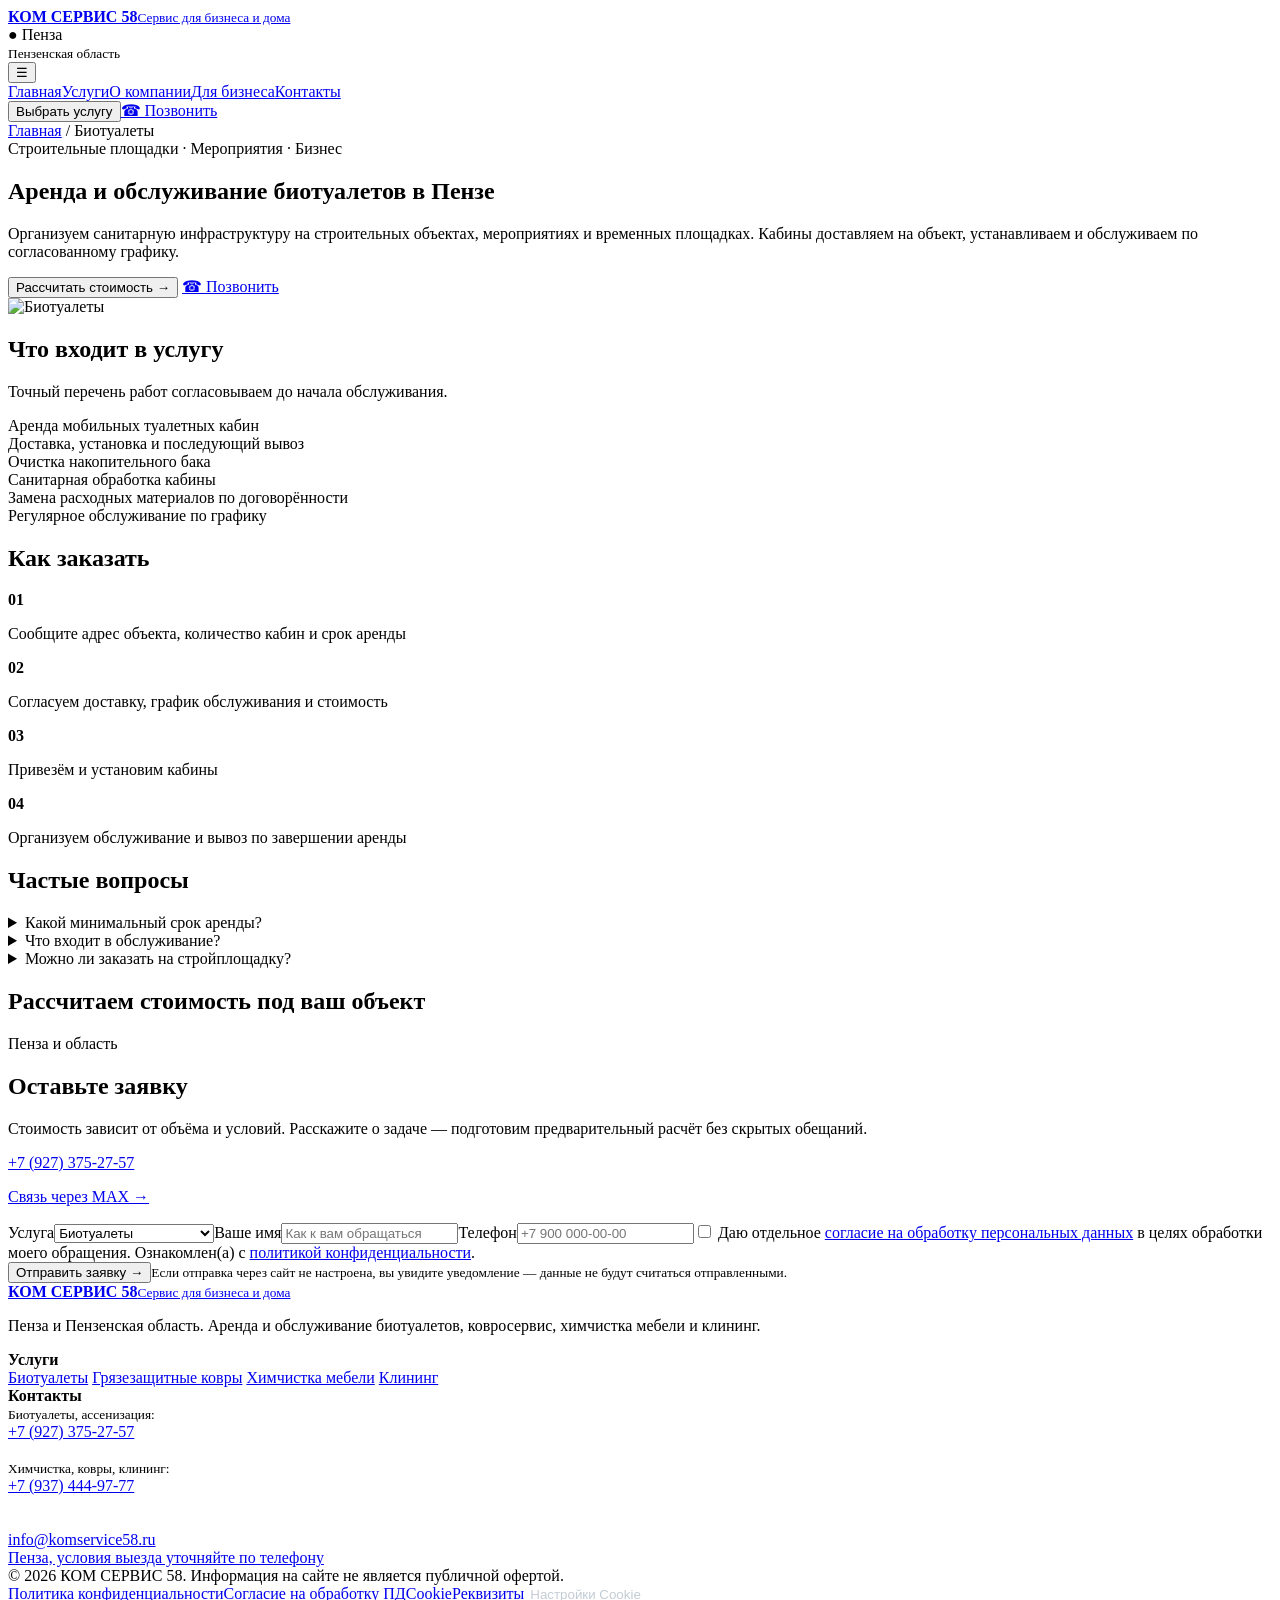
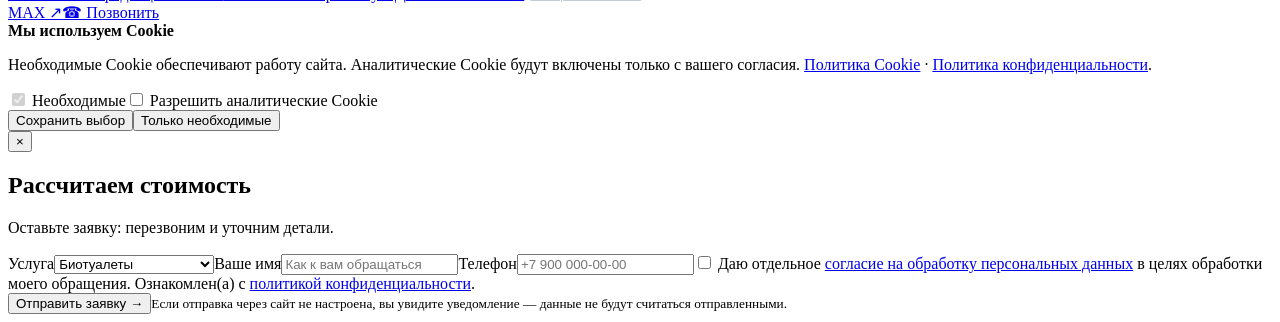
==== commit 8cec4a2b: "Update GitHub Pages preview to v4" ====
--- a/biotualety/index.html
+++ b/biotualety/index.html
@@ -1,3 +1,3 @@
 <!DOCTYPE html>
 
-<html lang="ru"><head><meta charset="utf-8"/><meta content="width=device-width,initial-scale=1" name="viewport"/><title>Аренда и обслуживание биотуалетов в Пензе | КОМ СЕРВИС 58</title><meta content="Аренда, доставка и регулярное санитарное обслуживание мобильных туалетных кабин." name="description"/><link href="https://bioservice58.ru/biotualety/" rel="canonical"/><link href="/assets/logo.svg" rel="icon" type="image/svg+xml"/><link href="/assets/style.css" rel="stylesheet"/><meta content="#202832" name="theme-color"/><meta content="website" property="og:type"/><meta content="Аренда и обслуживание биотуалетов в Пензе" property="og:title"/><meta content="Аренда, доставка и регулярное санитарное обслуживание мобильных туалетных кабин." property="og:description"/><meta content="+79273752757" name="service-contact-phone"/></head><body><header class="header"><div class="nav wrap"><a class="brand" href="/"><img alt="" src="/assets/logo.svg"/><span><strong>КОМ СЕРВИС 58</strong><small>Сервис для бизнеса и дома</small></span></a><div class="location"><b>●</b> Пенза<br/><small>Пензенская область</small></div><button aria-expanded="false" aria-label="Открыть меню" class="menu-toggle" type="button">☰</button><nav class="links" id="nav"><a href="/">Главная</a><a href="/#services">Услуги</a><a href="/o-kompanii/">О компании</a><a href="/dlya-biznesa/">Для бизнеса</a><a href="/kontakty/">Контакты</a></nav><button class="btn btn-orange open-modal" data-service="Биотуалеты" type="button">Выбрать услугу</button><a class="btn btn-white" href="tel:+79273752757">☎ Позвонить</a></div></header><section class="page-hero"><div class="wrap split"><div><div class="breadcrumbs"><a href="/">Главная</a> / Биотуалеты</div><span class="eyebrow">Строительные площадки · Мероприятия · Бизнес</span><h1>Аренда и обслуживание биотуалетов в Пензе</h1><p>Организуем санитарную инфраструктуру на строительных объектах, мероприятиях и временных площадках. Кабины доставляем на объект, устанавливаем и обслуживаем по согласованному графику.</p><button class="btn btn-orange open-modal" data-service="Биотуалеты" type="button">Рассчитать стоимость →</button> <a class="btn btn-white" href="tel:+79273752757">☎ Позвонить</a></div><img alt="Биотуалеты" src="/assets/img/toilet.webp"/></div></section><section class="section"><div class="wrap"><h2>Что входит в услугу</h2><p class="lead">Точный перечень работ согласовываем до начала обслуживания.</p><div class="check-grid"><div class="check">Аренда мобильных туалетных кабин</div><div class="check">Доставка, установка и последующий вывоз</div><div class="check">Очистка накопительного бака</div><div class="check">Санитарная обработка кабины</div><div class="check">Замена расходных материалов по договорённости</div><div class="check">Регулярное обслуживание по графику</div></div></div></section><section class="section alt"><div class="wrap"><h2>Как заказать</h2><div class="steps"><div class="step"><strong>01</strong><p>Сообщите адрес объекта, количество кабин и срок аренды</p></div><div class="step"><strong>02</strong><p>Согласуем доставку, график обслуживания и стоимость</p></div><div class="step"><strong>03</strong><p>Привезём и установим кабины</p></div><div class="step"><strong>04</strong><p>Организуем обслуживание и вывоз по завершении аренды</p></div></div></div></section><section class="section"><div class="wrap"><h2>Частые вопросы</h2><div class="faq"><details><summary>Какой минимальный срок аренды?</summary><p>Срок согласуем под задачу. Напишите период, адрес и количество кабин — рассчитаем условия.</p></details><details><summary>Что входит в обслуживание?</summary><p>По данным действующего сайта: откачка бака, уборка кабины и пополнение расходных материалов. Состав фиксируется при согласовании договора.</p></details><details><summary>Можно ли заказать на стройплощадку?</summary><p>Да, это одно из основных направлений. Подберём количество кабин под условия объекта.</p></details></div></div></section><section class="section alt"><div class="wrap"><h2>Рассчитаем стоимость под ваш объект</h2><div class="form-panel"><div><span class="eyebrow">Пенза и область</span><h2>Оставьте заявку</h2><p class="lead">Стоимость зависит от объёма и условий. Расскажите о задаче — подготовим предварительный расчёт без скрытых обещаний.</p><a class="btn btn-outline" href="tel:+79273752757">+7 (927) 375-27-57</a><p><a href="/kontakty/#max">Связь через MAX →</a></p></div><form action="/api/lead.php" class="form lead-form" data-page-service="Биотуалеты" method="post" novalidate=""><label class="field">Услуга<select data-default-service="Биотуалеты" name="service" required=""><option value="">Выберите услугу</option><option selected="selected" value="Биотуалеты">Биотуалеты</option><option value="Грязезащитные ковры">Грязезащитные ковры</option><option value="Химчистка мебели">Химчистка мебели</option><option value="Клининг">Клининг</option><option value="Услуги илососа">Услуги илососа</option><option value="Откачка септиков">Откачка септиков</option><option value="Устранение засоров">Устранение засоров</option><option value="Для бизнеса">Для бизнеса</option></select></label><label class="field">Ваше имя<input autocomplete="name" maxlength="80" name="name" placeholder="Как к вам обращаться" required="" type="text"/></label><label class="field">Телефон<input autocomplete="tel" maxlength="24" name="phone" placeholder="+7 900 000-00-00" required="" type="tel"/></label><input aria-hidden="true" autocomplete="off" name="website" style="position:absolute;left:-99999px" tabindex="-1" type="text"/><label class="consent"><input name="personal_consent" required="" type="checkbox" value="1"/> <span>Даю отдельное <a href="/soglasie-na-obrabotku/" target="_blank">согласие на обработку персональных данных</a> в целях обработки моего обращения. Ознакомлен(а) с <a href="/politika-konfidentsialnosti/" target="_blank">политикой конфиденциальности</a>.</span></label><div class="form-error" role="alert"></div><div class="form-success" role="status"></div><button class="btn btn-orange" type="submit">Отправить заявку →</button><small>Если отправка через сайт не настроена, вы увидите уведомление — данные не будут считаться отправленными.</small></form></div></div></section><footer class="foot"><div class="wrap"><div class="foot-top"><div><a class="brand" href="/"><img alt="" src="/assets/logo.svg"/><span><strong>КОМ СЕРВИС 58</strong><small>Сервис для бизнеса и дома</small></span></a><p>Пенза и Пензенская область. Аренда и обслуживание биотуалетов, ковросервис, химчистка мебели и клининг.</p></div><div><strong>Услуги</strong><br/><a href="/biotualety/">Биотуалеты</a> <a href="/gryazezashchitnye-kovry/">Грязезащитные ковры</a> <a href="/himchistka-mebeli/">Химчистка мебели</a> <a href="/klining/">Клининг</a> </div><div><strong>Контакты</strong><br/><small>Биотуалеты, ассенизация: </small><br/><a href="tel:+79273752757">+7 (927) 375-27-57</a><br/><br/><small>Химчистка, ковры, клининг: </small><br/><a href="tel:+79374449777">+7 (937) 444-97-77</a><br/><br/><br/><a href="mailto:info@komservice58.ru">info@komservice58.ru</a><br/><a href="/kontakty/">Пенза, условия выезда уточняйте по телефону</a></div></div><div class="foot-bottom"><div>© 2026 КОМ СЕРВИС 58. Информация на сайте не является публичной офертой.</div><div><a href="/politika-konfidentsialnosti/">Политика конфиденциальности</a><a href="/soglasie-na-obrabotku/">Согласие на обработку ПД</a><a href="/cookie-policy/">Cookie</a><a href="/rekvizity/">Реквизиты</a><button id="cookie-settings" style="border:0;background:none;color:#c2ccd4;text-decoration:underline;cursor:pointer" type="button">Настройки Cookie</button></div></div></div></footer><div class="float-actions"><a class="max" href="/kontakty/#max">MAX ↗</a><a class="call" href="tel:+79273752757">☎ Позвонить</a></div><div aria-label="Настройки Cookie" class="cookie" id="cookie-banner" role="dialog"><strong>Мы используем Cookie</strong><p>Необходимые Cookie обеспечивают работу сайта. Аналитические Cookie будут включены только с вашего согласия. <a href="/cookie-policy/">Политика Cookie</a> · <a href="/politika-konfidentsialnosti/">Политика конфиденциальности</a>.</p><label><input checked="" disabled="" type="checkbox"/> Необходимые</label><label><input id="cookie-analytics" type="checkbox"/> Разрешить аналитические Cookie</label><div class="buttons"><button class="btn btn-orange" id="cookie-save" type="button">Сохранить выбор</button><button class="btn btn-white" id="cookie-reject" type="button">Только необходимые</button></div></div><div aria-label="Заявка" aria-modal="true" class="modal-back" id="lead-modal" role="dialog"><div class="modal"><button aria-label="Закрыть" class="close-modal" type="button">×</button><h2>Рассчитаем стоимость</h2><p>Оставьте заявку: перезвоним и уточним детали.</p><form action="/api/lead.php" class="form lead-form" data-page-service="Биотуалеты" method="post" novalidate=""><label class="field">Услуга<select data-default-service="Биотуалеты" name="service" required=""><option value="">Выберите услугу</option><option selected="selected" value="Биотуалеты">Биотуалеты</option><option value="Грязезащитные ковры">Грязезащитные ковры</option><option value="Химчистка мебели">Химчистка мебели</option><option value="Клининг">Клининг</option><option value="Услуги илососа">Услуги илососа</option><option value="Откачка септиков">Откачка септиков</option><option value="Устранение засоров">Устранение засоров</option><option value="Для бизнеса">Для бизнеса</option></select></label><label class="field">Ваше имя<input autocomplete="name" maxlength="80" name="name" placeholder="Как к вам обращаться" required="" type="text"/></label><label class="field">Телефон<input autocomplete="tel" maxlength="24" name="phone" placeholder="+7 900 000-00-00" required="" type="tel"/></label><input aria-hidden="true" autocomplete="off" name="website" style="position:absolute;left:-99999px" tabindex="-1" type="text"/><label class="consent"><input name="personal_consent" required="" type="checkbox" value="1"/> <span>Даю отдельное <a href="/soglasie-na-obrabotku/" target="_blank">согласие на обработку персональных данных</a> в целях обработки моего обращения. Ознакомлен(а) с <a href="/politika-konfidentsialnosti/" target="_blank">политикой конфиденциальности</a>.</span></label><div class="form-error" role="alert"></div><div class="form-success" role="status"></div><button class="btn btn-orange" type="submit">Отправить заявку →</button><small>Если отправка через сайт не настроена, вы увидите уведомление — данные не будут считаться отправленными.</small></form></div></div><script defer="" src="/assets/main.js"></script></body></html>+<html lang="ru"><head><meta charset="utf-8"/><meta content="width=device-width,initial-scale=1" name="viewport"/><title>Аренда и обслуживание биотуалетов в Пензе | КОМ СЕРВИС 58</title><meta content="Аренда, доставка и регулярное санитарное обслуживание мобильных туалетных кабин." name="description"/><link href="https://bioservice58.ru/biotualety/" rel="canonical"/><link href="/kom-servis-58-site/assets/logo.svg" rel="icon" type="image/svg+xml"/><link href="/kom-servis-58-site/assets/style.css" rel="stylesheet"/><meta content="#202832" name="theme-color"/><meta content="website" property="og:type"/><meta content="Аренда и обслуживание биотуалетов в Пензе" property="og:title"/><meta content="Аренда, доставка и регулярное санитарное обслуживание мобильных туалетных кабин." property="og:description"/><meta content="+79273752757" name="service-contact-phone"/></head><body><header class="header"><div class="nav wrap"><a class="brand" href="/kom-servis-58-site/"><img alt="" src="/kom-servis-58-site/assets/logo.svg"/><span><strong>КОМ СЕРВИС 58</strong><small>Сервис для бизнеса и дома</small></span></a><div class="location"><b>●</b> Пенза<br/><small>Пензенская область</small></div><button aria-expanded="false" aria-label="Открыть меню" class="menu-toggle" type="button">☰</button><nav class="links" id="nav"><a href="/kom-servis-58-site/">Главная</a><a href="/kom-servis-58-site/#services">Услуги</a><a href="/kom-servis-58-site/o-kompanii/">О компании</a><a href="/kom-servis-58-site/dlya-biznesa/">Для бизнеса</a><a href="/kom-servis-58-site/kontakty/">Контакты</a></nav><button class="btn btn-orange open-modal" data-service="Биотуалеты" type="button">Выбрать услугу</button><a class="btn btn-white" href="tel:+79273752757">☎ Позвонить</a></div></header><section class="page-hero"><div class="wrap split"><div><div class="breadcrumbs"><a href="/kom-servis-58-site/">Главная</a> / Биотуалеты</div><span class="eyebrow">Строительные площадки · Мероприятия · Бизнес</span><h1>Аренда и обслуживание биотуалетов в Пензе</h1><p>Организуем санитарную инфраструктуру на строительных объектах, мероприятиях и временных площадках. Кабины доставляем на объект, устанавливаем и обслуживаем по согласованному графику.</p><button class="btn btn-orange open-modal" data-service="Биотуалеты" type="button">Рассчитать стоимость →</button> <a class="btn btn-white" href="tel:+79273752757">☎ Позвонить</a></div><img alt="Биотуалеты" src="/kom-servis-58-site/assets/img/toilet.webp"/></div></section><section class="section"><div class="wrap"><h2>Что входит в услугу</h2><p class="lead">Точный перечень работ согласовываем до начала обслуживания.</p><div class="check-grid"><div class="check">Аренда мобильных туалетных кабин</div><div class="check">Доставка, установка и последующий вывоз</div><div class="check">Очистка накопительного бака</div><div class="check">Санитарная обработка кабины</div><div class="check">Замена расходных материалов по договорённости</div><div class="check">Регулярное обслуживание по графику</div></div></div></section><section class="section alt"><div class="wrap"><h2>Как заказать</h2><div class="steps"><div class="step"><strong>01</strong><p>Сообщите адрес объекта, количество кабин и срок аренды</p></div><div class="step"><strong>02</strong><p>Согласуем доставку, график обслуживания и стоимость</p></div><div class="step"><strong>03</strong><p>Привезём и установим кабины</p></div><div class="step"><strong>04</strong><p>Организуем обслуживание и вывоз по завершении аренды</p></div></div></div></section><section class="section"><div class="wrap"><h2>Частые вопросы</h2><div class="faq"><details><summary>Какой минимальный срок аренды?</summary><p>Срок согласуем под задачу. Напишите период, адрес и количество кабин — рассчитаем условия.</p></details><details><summary>Что входит в обслуживание?</summary><p>По данным действующего сайта: откачка бака, уборка кабины и пополнение расходных материалов. Состав фиксируется при согласовании договора.</p></details><details><summary>Можно ли заказать на стройплощадку?</summary><p>Да, это одно из основных направлений. Подберём количество кабин под условия объекта.</p></details></div></div></section><section class="section alt"><div class="wrap"><h2>Рассчитаем стоимость под ваш объект</h2><div class="form-panel"><div><span class="eyebrow">Пенза и область</span><h2>Оставьте заявку</h2><p class="lead">Стоимость зависит от объёма и условий. Расскажите о задаче — подготовим предварительный расчёт без скрытых обещаний.</p><a class="btn btn-outline" href="tel:+79273752757">+7 (927) 375-27-57</a><p><a href="/kom-servis-58-site/kontakty/#max">Связь через MAX →</a></p></div><form action="/kom-servis-58-site/api/lead.php" class="form lead-form" data-page-service="Биотуалеты" method="post" novalidate=""><label class="field">Услуга<select data-default-service="Биотуалеты" name="service" required=""><option value="">Выберите услугу</option><option selected="selected" value="Биотуалеты">Биотуалеты</option><option value="Грязезащитные ковры">Грязезащитные ковры</option><option value="Химчистка мебели">Химчистка мебели</option><option value="Клининг">Клининг</option><option value="Услуги илососа">Услуги илососа</option><option value="Откачка септиков">Откачка септиков</option><option value="Устранение засоров">Устранение засоров</option><option value="Для бизнеса">Для бизнеса</option></select></label><label class="field">Ваше имя<input autocomplete="name" maxlength="80" name="name" placeholder="Как к вам обращаться" required="" type="text"/></label><label class="field">Телефон<input autocomplete="tel" maxlength="24" name="phone" placeholder="+7 900 000-00-00" required="" type="tel"/></label><input aria-hidden="true" autocomplete="off" name="website" style="position:absolute;left:-99999px" tabindex="-1" type="text"/><label class="consent"><input name="personal_consent" required="" type="checkbox" value="1"/> <span>Даю отдельное <a href="/kom-servis-58-site/soglasie-na-obrabotku/" target="_blank">согласие на обработку персональных данных</a> в целях обработки моего обращения. Ознакомлен(а) с <a href="/kom-servis-58-site/politika-konfidentsialnosti/" target="_blank">политикой конфиденциальности</a>.</span></label><div class="form-error" role="alert"></div><div class="form-success" role="status"></div><button class="btn btn-orange" type="submit">Отправить заявку →</button><small>Если отправка через сайт не настроена, вы увидите уведомление — данные не будут считаться отправленными.</small></form></div></div></section><footer class="foot"><div class="wrap"><div class="foot-top"><div><a class="brand" href="/kom-servis-58-site/"><img alt="" src="/kom-servis-58-site/assets/logo.svg"/><span><strong>КОМ СЕРВИС 58</strong><small>Сервис для бизнеса и дома</small></span></a><p>Пенза и Пензенская область. Аренда и обслуживание биотуалетов, ковросервис, химчистка мебели и клининг.</p></div><div><strong>Услуги</strong><br/><a href="/kom-servis-58-site/biotualety/">Биотуалеты</a> <a href="/kom-servis-58-site/gryazezashchitnye-kovry/">Грязезащитные ковры</a> <a href="/kom-servis-58-site/himchistka-mebeli/">Химчистка мебели</a> <a href="/kom-servis-58-site/klining/">Клининг</a> </div><div><strong>Контакты</strong><br/><small>Биотуалеты, ассенизация: </small><br/><a href="tel:+79273752757">+7 (927) 375-27-57</a><br/><br/><small>Химчистка, ковры, клининг: </small><br/><a href="tel:+79374449777">+7 (937) 444-97-77</a><br/><br/><br/><a href="mailto:info@komservice58.ru">info@komservice58.ru</a><br/><a href="/kom-servis-58-site/kontakty/">Пенза, условия выезда уточняйте по телефону</a></div></div><div class="foot-bottom"><div>© 2026 КОМ СЕРВИС 58. Информация на сайте не является публичной офертой.</div><div><a href="/kom-servis-58-site/politika-konfidentsialnosti/">Политика конфиденциальности</a><a href="/kom-servis-58-site/soglasie-na-obrabotku/">Согласие на обработку ПД</a><a href="/kom-servis-58-site/cookie-policy/">Cookie</a><a href="/kom-servis-58-site/rekvizity/">Реквизиты</a><button id="cookie-settings" style="border:0;background:none;color:#c2ccd4;text-decoration:underline;cursor:pointer" type="button">Настройки Cookie</button></div></div></div></footer><div class="float-actions"><a class="max" href="/kom-servis-58-site/kontakty/#max">MAX ↗</a><a class="call" href="tel:+79273752757">☎ Позвонить</a></div><div aria-label="Настройки Cookie" class="cookie" id="cookie-banner" role="dialog"><strong>Мы используем Cookie</strong><p>Необходимые Cookie обеспечивают работу сайта. Аналитические Cookie будут включены только с вашего согласия. <a href="/kom-servis-58-site/cookie-policy/">Политика Cookie</a> · <a href="/kom-servis-58-site/politika-konfidentsialnosti/">Политика конфиденциальности</a>.</p><label><input checked="" disabled="" type="checkbox"/> Необходимые</label><label><input id="cookie-analytics" type="checkbox"/> Разрешить аналитические Cookie</label><div class="buttons"><button class="btn btn-orange" id="cookie-save" type="button">Сохранить выбор</button><button class="btn btn-white" id="cookie-reject" type="button">Только необходимые</button></div></div><div aria-label="Заявка" aria-modal="true" class="modal-back" id="lead-modal" role="dialog"><div class="modal"><button aria-label="Закрыть" class="close-modal" type="button">×</button><h2>Рассчитаем стоимость</h2><p>Оставьте заявку: перезвоним и уточним детали.</p><form action="/kom-servis-58-site/api/lead.php" class="form lead-form" data-page-service="Биотуалеты" method="post" novalidate=""><label class="field">Услуга<select data-default-service="Биотуалеты" name="service" required=""><option value="">Выберите услугу</option><option selected="selected" value="Биотуалеты">Биотуалеты</option><option value="Грязезащитные ковры">Грязезащитные ковры</option><option value="Химчистка мебели">Химчистка мебели</option><option value="Клининг">Клининг</option><option value="Услуги илососа">Услуги илососа</option><option value="Откачка септиков">Откачка септиков</option><option value="Устранение засоров">Устранение засоров</option><option value="Для бизнеса">Для бизнеса</option></select></label><label class="field">Ваше имя<input autocomplete="name" maxlength="80" name="name" placeholder="Как к вам обращаться" required="" type="text"/></label><label class="field">Телефон<input autocomplete="tel" maxlength="24" name="phone" placeholder="+7 900 000-00-00" required="" type="tel"/></label><input aria-hidden="true" autocomplete="off" name="website" style="position:absolute;left:-99999px" tabindex="-1" type="text"/><label class="consent"><input name="personal_consent" required="" type="checkbox" value="1"/> <span>Даю отдельное <a href="/kom-servis-58-site/soglasie-na-obrabotku/" target="_blank">согласие на обработку персональных данных</a> в целях обработки моего обращения. Ознакомлен(а) с <a href="/kom-servis-58-site/politika-konfidentsialnosti/" target="_blank">политикой конфиденциальности</a>.</span></label><div class="form-error" role="alert"></div><div class="form-success" role="status"></div><button class="btn btn-orange" type="submit">Отправить заявку →</button><small>Если отправка через сайт не настроена, вы увидите уведомление — данные не будут считаться отправленными.</small></form></div></div><script defer="" src="/kom-servis-58-site/assets/main.js"></script></body></html>
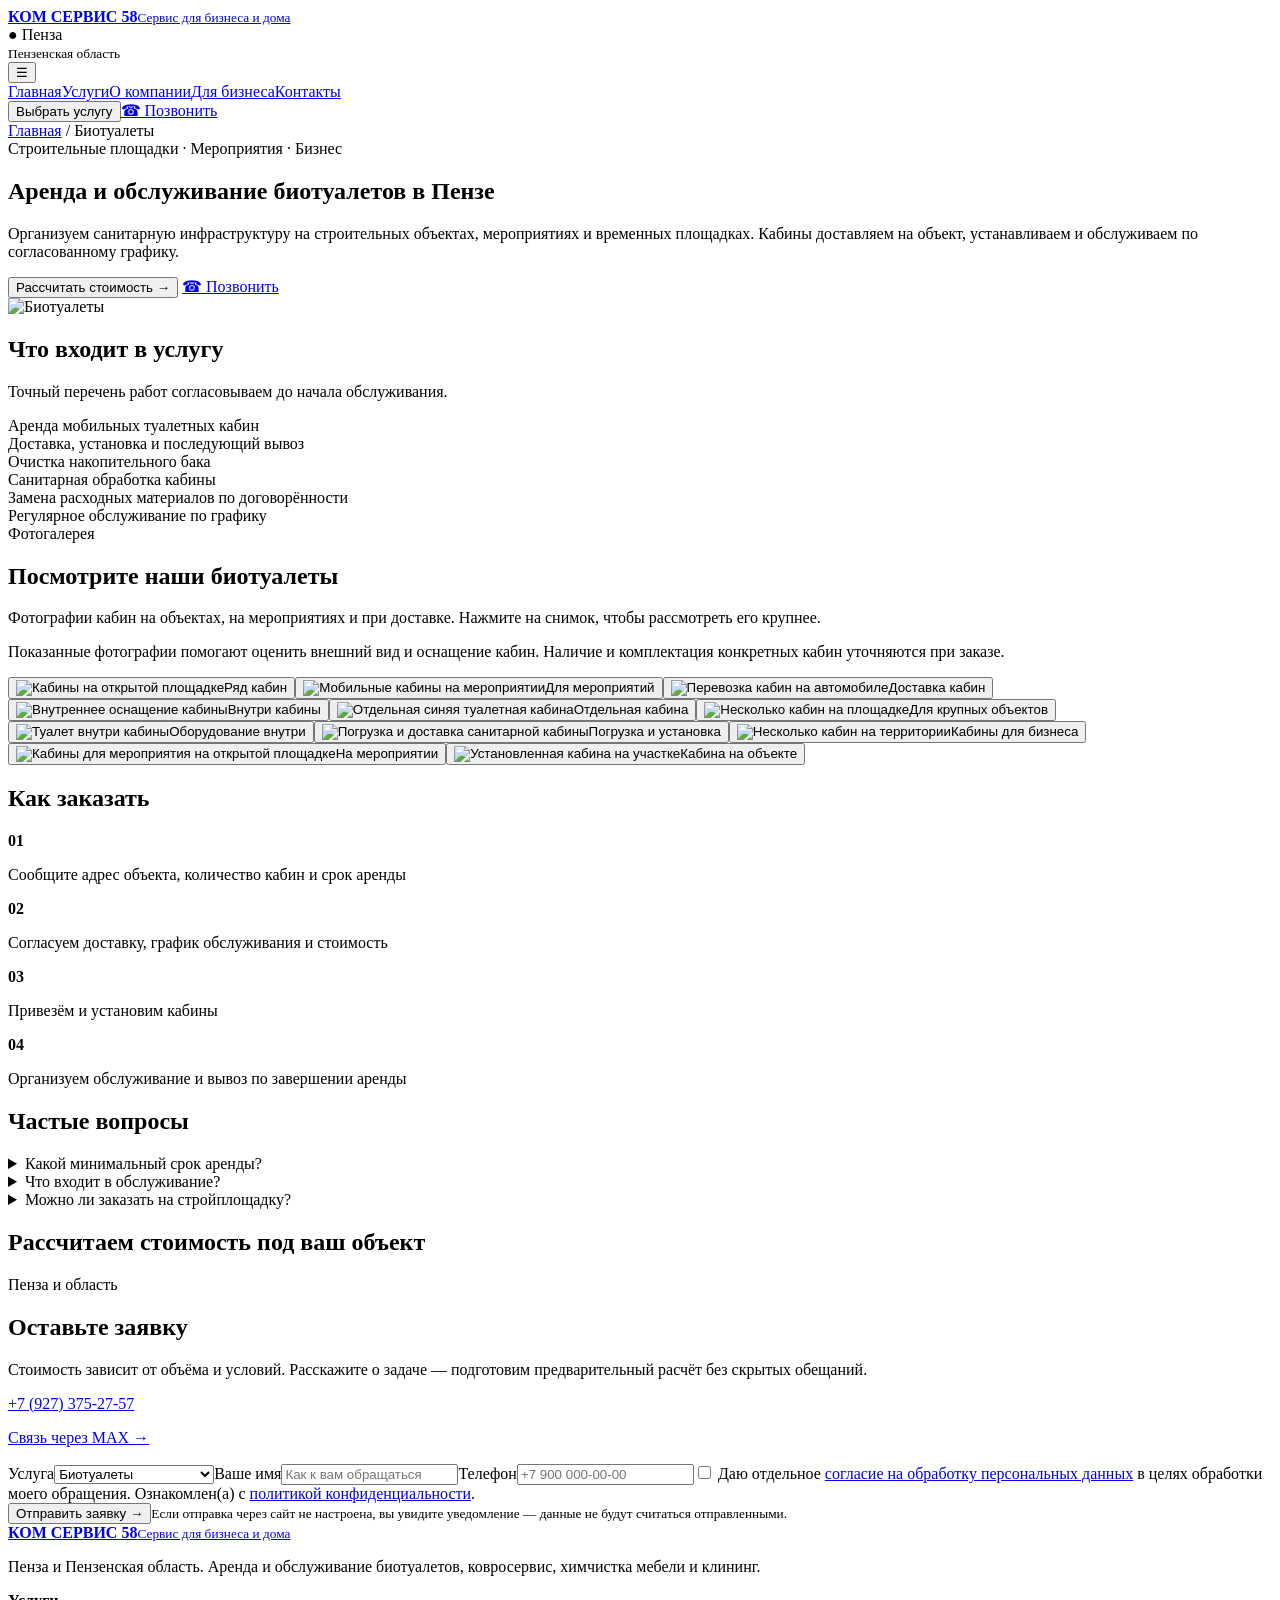
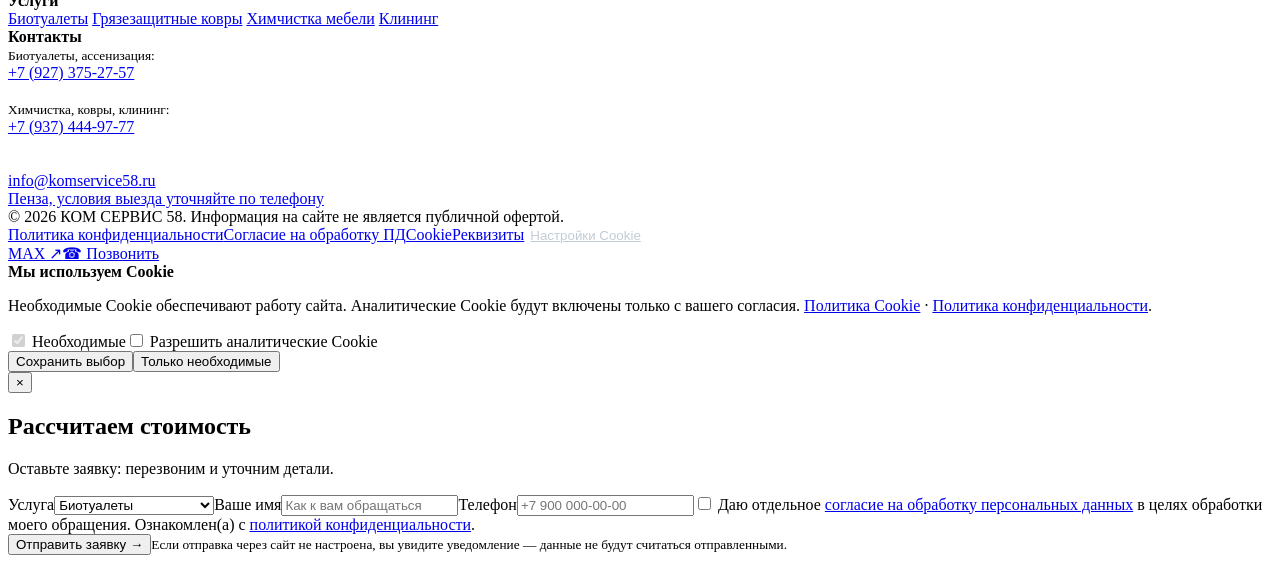
==== commit cbf0e0fa: "Publish biotoilet gallery v5 on Pages" ====
--- a/biotualety/index.html
+++ b/biotualety/index.html
@@ -1,3 +1,3 @@
 <!DOCTYPE html>
 
-<html lang="ru"><head><meta charset="utf-8"/><meta content="width=device-width,initial-scale=1" name="viewport"/><title>Аренда и обслуживание биотуалетов в Пензе | КОМ СЕРВИС 58</title><meta content="Аренда, доставка и регулярное санитарное обслуживание мобильных туалетных кабин." name="description"/><link href="https://bioservice58.ru/biotualety/" rel="canonical"/><link href="/kom-servis-58-site/assets/logo.svg" rel="icon" type="image/svg+xml"/><link href="/kom-servis-58-site/assets/style.css" rel="stylesheet"/><meta content="#202832" name="theme-color"/><meta content="website" property="og:type"/><meta content="Аренда и обслуживание биотуалетов в Пензе" property="og:title"/><meta content="Аренда, доставка и регулярное санитарное обслуживание мобильных туалетных кабин." property="og:description"/><meta content="+79273752757" name="service-contact-phone"/></head><body><header class="header"><div class="nav wrap"><a class="brand" href="/kom-servis-58-site/"><img alt="" src="/kom-servis-58-site/assets/logo.svg"/><span><strong>КОМ СЕРВИС 58</strong><small>Сервис для бизнеса и дома</small></span></a><div class="location"><b>●</b> Пенза<br/><small>Пензенская область</small></div><button aria-expanded="false" aria-label="Открыть меню" class="menu-toggle" type="button">☰</button><nav class="links" id="nav"><a href="/kom-servis-58-site/">Главная</a><a href="/kom-servis-58-site/#services">Услуги</a><a href="/kom-servis-58-site/o-kompanii/">О компании</a><a href="/kom-servis-58-site/dlya-biznesa/">Для бизнеса</a><a href="/kom-servis-58-site/kontakty/">Контакты</a></nav><button class="btn btn-orange open-modal" data-service="Биотуалеты" type="button">Выбрать услугу</button><a class="btn btn-white" href="tel:+79273752757">☎ Позвонить</a></div></header><section class="page-hero"><div class="wrap split"><div><div class="breadcrumbs"><a href="/kom-servis-58-site/">Главная</a> / Биотуалеты</div><span class="eyebrow">Строительные площадки · Мероприятия · Бизнес</span><h1>Аренда и обслуживание биотуалетов в Пензе</h1><p>Организуем санитарную инфраструктуру на строительных объектах, мероприятиях и временных площадках. Кабины доставляем на объект, устанавливаем и обслуживаем по согласованному графику.</p><button class="btn btn-orange open-modal" data-service="Биотуалеты" type="button">Рассчитать стоимость →</button> <a class="btn btn-white" href="tel:+79273752757">☎ Позвонить</a></div><img alt="Биотуалеты" src="/kom-servis-58-site/assets/img/toilet.webp"/></div></section><section class="section"><div class="wrap"><h2>Что входит в услугу</h2><p class="lead">Точный перечень работ согласовываем до начала обслуживания.</p><div class="check-grid"><div class="check">Аренда мобильных туалетных кабин</div><div class="check">Доставка, установка и последующий вывоз</div><div class="check">Очистка накопительного бака</div><div class="check">Санитарная обработка кабины</div><div class="check">Замена расходных материалов по договорённости</div><div class="check">Регулярное обслуживание по графику</div></div></div></section><section class="section alt"><div class="wrap"><h2>Как заказать</h2><div class="steps"><div class="step"><strong>01</strong><p>Сообщите адрес объекта, количество кабин и срок аренды</p></div><div class="step"><strong>02</strong><p>Согласуем доставку, график обслуживания и стоимость</p></div><div class="step"><strong>03</strong><p>Привезём и установим кабины</p></div><div class="step"><strong>04</strong><p>Организуем обслуживание и вывоз по завершении аренды</p></div></div></div></section><section class="section"><div class="wrap"><h2>Частые вопросы</h2><div class="faq"><details><summary>Какой минимальный срок аренды?</summary><p>Срок согласуем под задачу. Напишите период, адрес и количество кабин — рассчитаем условия.</p></details><details><summary>Что входит в обслуживание?</summary><p>По данным действующего сайта: откачка бака, уборка кабины и пополнение расходных материалов. Состав фиксируется при согласовании договора.</p></details><details><summary>Можно ли заказать на стройплощадку?</summary><p>Да, это одно из основных направлений. Подберём количество кабин под условия объекта.</p></details></div></div></section><section class="section alt"><div class="wrap"><h2>Рассчитаем стоимость под ваш объект</h2><div class="form-panel"><div><span class="eyebrow">Пенза и область</span><h2>Оставьте заявку</h2><p class="lead">Стоимость зависит от объёма и условий. Расскажите о задаче — подготовим предварительный расчёт без скрытых обещаний.</p><a class="btn btn-outline" href="tel:+79273752757">+7 (927) 375-27-57</a><p><a href="/kom-servis-58-site/kontakty/#max">Связь через MAX →</a></p></div><form action="/kom-servis-58-site/api/lead.php" class="form lead-form" data-page-service="Биотуалеты" method="post" novalidate=""><label class="field">Услуга<select data-default-service="Биотуалеты" name="service" required=""><option value="">Выберите услугу</option><option selected="selected" value="Биотуалеты">Биотуалеты</option><option value="Грязезащитные ковры">Грязезащитные ковры</option><option value="Химчистка мебели">Химчистка мебели</option><option value="Клининг">Клининг</option><option value="Услуги илососа">Услуги илососа</option><option value="Откачка септиков">Откачка септиков</option><option value="Устранение засоров">Устранение засоров</option><option value="Для бизнеса">Для бизнеса</option></select></label><label class="field">Ваше имя<input autocomplete="name" maxlength="80" name="name" placeholder="Как к вам обращаться" required="" type="text"/></label><label class="field">Телефон<input autocomplete="tel" maxlength="24" name="phone" placeholder="+7 900 000-00-00" required="" type="tel"/></label><input aria-hidden="true" autocomplete="off" name="website" style="position:absolute;left:-99999px" tabindex="-1" type="text"/><label class="consent"><input name="personal_consent" required="" type="checkbox" value="1"/> <span>Даю отдельное <a href="/kom-servis-58-site/soglasie-na-obrabotku/" target="_blank">согласие на обработку персональных данных</a> в целях обработки моего обращения. Ознакомлен(а) с <a href="/kom-servis-58-site/politika-konfidentsialnosti/" target="_blank">политикой конфиденциальности</a>.</span></label><div class="form-error" role="alert"></div><div class="form-success" role="status"></div><button class="btn btn-orange" type="submit">Отправить заявку →</button><small>Если отправка через сайт не настроена, вы увидите уведомление — данные не будут считаться отправленными.</small></form></div></div></section><footer class="foot"><div class="wrap"><div class="foot-top"><div><a class="brand" href="/kom-servis-58-site/"><img alt="" src="/kom-servis-58-site/assets/logo.svg"/><span><strong>КОМ СЕРВИС 58</strong><small>Сервис для бизнеса и дома</small></span></a><p>Пенза и Пензенская область. Аренда и обслуживание биотуалетов, ковросервис, химчистка мебели и клининг.</p></div><div><strong>Услуги</strong><br/><a href="/kom-servis-58-site/biotualety/">Биотуалеты</a> <a href="/kom-servis-58-site/gryazezashchitnye-kovry/">Грязезащитные ковры</a> <a href="/kom-servis-58-site/himchistka-mebeli/">Химчистка мебели</a> <a href="/kom-servis-58-site/klining/">Клининг</a> </div><div><strong>Контакты</strong><br/><small>Биотуалеты, ассенизация: </small><br/><a href="tel:+79273752757">+7 (927) 375-27-57</a><br/><br/><small>Химчистка, ковры, клининг: </small><br/><a href="tel:+79374449777">+7 (937) 444-97-77</a><br/><br/><br/><a href="mailto:info@komservice58.ru">info@komservice58.ru</a><br/><a href="/kom-servis-58-site/kontakty/">Пенза, условия выезда уточняйте по телефону</a></div></div><div class="foot-bottom"><div>© 2026 КОМ СЕРВИС 58. Информация на сайте не является публичной офертой.</div><div><a href="/kom-servis-58-site/politika-konfidentsialnosti/">Политика конфиденциальности</a><a href="/kom-servis-58-site/soglasie-na-obrabotku/">Согласие на обработку ПД</a><a href="/kom-servis-58-site/cookie-policy/">Cookie</a><a href="/kom-servis-58-site/rekvizity/">Реквизиты</a><button id="cookie-settings" style="border:0;background:none;color:#c2ccd4;text-decoration:underline;cursor:pointer" type="button">Настройки Cookie</button></div></div></div></footer><div class="float-actions"><a class="max" href="/kom-servis-58-site/kontakty/#max">MAX ↗</a><a class="call" href="tel:+79273752757">☎ Позвонить</a></div><div aria-label="Настройки Cookie" class="cookie" id="cookie-banner" role="dialog"><strong>Мы используем Cookie</strong><p>Необходимые Cookie обеспечивают работу сайта. Аналитические Cookie будут включены только с вашего согласия. <a href="/kom-servis-58-site/cookie-policy/">Политика Cookie</a> · <a href="/kom-servis-58-site/politika-konfidentsialnosti/">Политика конфиденциальности</a>.</p><label><input checked="" disabled="" type="checkbox"/> Необходимые</label><label><input id="cookie-analytics" type="checkbox"/> Разрешить аналитические Cookie</label><div class="buttons"><button class="btn btn-orange" id="cookie-save" type="button">Сохранить выбор</button><button class="btn btn-white" id="cookie-reject" type="button">Только необходимые</button></div></div><div aria-label="Заявка" aria-modal="true" class="modal-back" id="lead-modal" role="dialog"><div class="modal"><button aria-label="Закрыть" class="close-modal" type="button">×</button><h2>Рассчитаем стоимость</h2><p>Оставьте заявку: перезвоним и уточним детали.</p><form action="/kom-servis-58-site/api/lead.php" class="form lead-form" data-page-service="Биотуалеты" method="post" novalidate=""><label class="field">Услуга<select data-default-service="Биотуалеты" name="service" required=""><option value="">Выберите услугу</option><option selected="selected" value="Биотуалеты">Биотуалеты</option><option value="Грязезащитные ковры">Грязезащитные ковры</option><option value="Химчистка мебели">Химчистка мебели</option><option value="Клининг">Клининг</option><option value="Услуги илососа">Услуги илососа</option><option value="Откачка септиков">Откачка септиков</option><option value="Устранение засоров">Устранение засоров</option><option value="Для бизнеса">Для бизнеса</option></select></label><label class="field">Ваше имя<input autocomplete="name" maxlength="80" name="name" placeholder="Как к вам обращаться" required="" type="text"/></label><label class="field">Телефон<input autocomplete="tel" maxlength="24" name="phone" placeholder="+7 900 000-00-00" required="" type="tel"/></label><input aria-hidden="true" autocomplete="off" name="website" style="position:absolute;left:-99999px" tabindex="-1" type="text"/><label class="consent"><input name="personal_consent" required="" type="checkbox" value="1"/> <span>Даю отдельное <a href="/kom-servis-58-site/soglasie-na-obrabotku/" target="_blank">согласие на обработку персональных данных</a> в целях обработки моего обращения. Ознакомлен(а) с <a href="/kom-servis-58-site/politika-konfidentsialnosti/" target="_blank">политикой конфиденциальности</a>.</span></label><div class="form-error" role="alert"></div><div class="form-success" role="status"></div><button class="btn btn-orange" type="submit">Отправить заявку →</button><small>Если отправка через сайт не настроена, вы увидите уведомление — данные не будут считаться отправленными.</small></form></div></div><script defer="" src="/kom-servis-58-site/assets/main.js"></script></body></html>+<html lang="ru"><head><meta charset="utf-8"/><meta content="width=device-width,initial-scale=1" name="viewport"/><title>Аренда и обслуживание биотуалетов в Пензе | КОМ СЕРВИС 58</title><meta content="Аренда, доставка и регулярное санитарное обслуживание мобильных туалетных кабин." name="description"/><link href="https://bioservice58.ru/biotualety/" rel="canonical"/><link href="/kom-servis-58-site/assets/logo.svg" rel="icon" type="image/svg+xml"/><link href="/kom-servis-58-site/assets/style.css" rel="stylesheet"/><meta content="#202832" name="theme-color"/><meta content="website" property="og:type"/><meta content="Аренда и обслуживание биотуалетов в Пензе" property="og:title"/><meta content="Аренда, доставка и регулярное санитарное обслуживание мобильных туалетных кабин." property="og:description"/><meta content="+79273752757" name="service-contact-phone"/></head><body><header class="header"><div class="nav wrap"><a class="brand" href="/kom-servis-58-site/"><img alt="" src="/kom-servis-58-site/assets/logo.svg"/><span><strong>КОМ СЕРВИС 58</strong><small>Сервис для бизнеса и дома</small></span></a><div class="location"><b>●</b> Пенза<br/><small>Пензенская область</small></div><button aria-expanded="false" aria-label="Открыть меню" class="menu-toggle" type="button">☰</button><nav class="links" id="nav"><a href="/kom-servis-58-site/">Главная</a><a href="/kom-servis-58-site/#services">Услуги</a><a href="/kom-servis-58-site/o-kompanii/">О компании</a><a href="/kom-servis-58-site/dlya-biznesa/">Для бизнеса</a><a href="/kom-servis-58-site/kontakty/">Контакты</a></nav><button class="btn btn-orange open-modal" data-service="Биотуалеты" type="button">Выбрать услугу</button><a class="btn btn-white" href="tel:+79273752757">☎ Позвонить</a></div></header><section class="page-hero"><div class="wrap split"><div><div class="breadcrumbs"><a href="/kom-servis-58-site/">Главная</a> / Биотуалеты</div><span class="eyebrow">Строительные площадки · Мероприятия · Бизнес</span><h1>Аренда и обслуживание биотуалетов в Пензе</h1><p>Организуем санитарную инфраструктуру на строительных объектах, мероприятиях и временных площадках. Кабины доставляем на объект, устанавливаем и обслуживаем по согласованному графику.</p><button class="btn btn-orange open-modal" data-service="Биотуалеты" type="button">Рассчитать стоимость →</button> <a class="btn btn-white" href="tel:+79273752757">☎ Позвонить</a></div><img alt="Биотуалеты" src="/kom-servis-58-site/assets/img/toilet.webp"/></div></section><section class="section"><div class="wrap"><h2>Что входит в услугу</h2><p class="lead">Точный перечень работ согласовываем до начала обслуживания.</p><div class="check-grid"><div class="check">Аренда мобильных туалетных кабин</div><div class="check">Доставка, установка и последующий вывоз</div><div class="check">Очистка накопительного бака</div><div class="check">Санитарная обработка кабины</div><div class="check">Замена расходных материалов по договорённости</div><div class="check">Регулярное обслуживание по графику</div></div></div></section><section class="section bio-gallery-section" id="foto-biotualetov"><div class="wrap"><span class="eyebrow">Фотогалерея</span><h2>Посмотрите наши биотуалеты</h2><p class="lead">Фотографии кабин на объектах, на мероприятиях и при доставке. Нажмите на снимок, чтобы рассмотреть его крупнее.</p><p class="bio-gallery-note">Показанные фотографии помогают оценить внешний вид и оснащение кабин. Наличие и комплектация конкретных кабин уточняются при заказе.</p><div aria-label="Фотографии биотуалетов" class="bio-gallery-grid"><button aria-label="Увеличить фото: Кабины на открытой площадке" class="bio-photo" data-alt="Кабины на открытой площадке" data-full="/kom-servis-58-site/assets/img/biotualety/bio-00.webp" type="button"><img alt="Кабины на открытой площадке" decoding="async" height="440" loading="lazy" src="/kom-servis-58-site/assets/img/biotualety/bio-00-thumb.webp" width="630"/><span class="bio-photo-title">Ряд кабин</span></button><button aria-label="Увеличить фото: Мобильные кабины на мероприятии" class="bio-photo" data-alt="Мобильные кабины на мероприятии" data-full="/kom-servis-58-site/assets/img/biotualety/bio-01.webp" type="button"><img alt="Мобильные кабины на мероприятии" decoding="async" height="440" loading="lazy" src="/kom-servis-58-site/assets/img/biotualety/bio-01-thumb.webp" width="630"/><span class="bio-photo-title">Для мероприятий</span></button><button aria-label="Увеличить фото: Перевозка кабин на автомобиле" class="bio-photo" data-alt="Перевозка кабин на автомобиле" data-full="/kom-servis-58-site/assets/img/biotualety/bio-02.webp" type="button"><img alt="Перевозка кабин на автомобиле" decoding="async" height="440" loading="lazy" src="/kom-servis-58-site/assets/img/biotualety/bio-02-thumb.webp" width="630"/><span class="bio-photo-title">Доставка кабин</span></button><button aria-label="Увеличить фото: Внутреннее оснащение кабины" class="bio-photo" data-alt="Внутреннее оснащение кабины" data-full="/kom-servis-58-site/assets/img/biotualety/bio-04.webp" type="button"><img alt="Внутреннее оснащение кабины" decoding="async" height="440" loading="lazy" src="/kom-servis-58-site/assets/img/biotualety/bio-04-thumb.webp" width="630"/><span class="bio-photo-title">Внутри кабины</span></button><button aria-label="Увеличить фото: Отдельная синяя туалетная кабина" class="bio-photo" data-alt="Отдельная синяя туалетная кабина" data-full="/kom-servis-58-site/assets/img/biotualety/bio-05.webp" type="button"><img alt="Отдельная синяя туалетная кабина" decoding="async" height="440" loading="lazy" src="/kom-servis-58-site/assets/img/biotualety/bio-05-thumb.webp" width="630"/><span class="bio-photo-title">Отдельная кабина</span></button><button aria-label="Увеличить фото: Несколько кабин на площадке" class="bio-photo" data-alt="Несколько кабин на площадке" data-full="/kom-servis-58-site/assets/img/biotualety/bio-06.webp" type="button"><img alt="Несколько кабин на площадке" decoding="async" height="440" loading="lazy" src="/kom-servis-58-site/assets/img/biotualety/bio-06-thumb.webp" width="630"/><span class="bio-photo-title">Для крупных объектов</span></button><button aria-label="Увеличить фото: Туалет внутри кабины" class="bio-photo" data-alt="Туалет внутри кабины" data-full="/kom-servis-58-site/assets/img/biotualety/bio-08.webp" type="button"><img alt="Туалет внутри кабины" decoding="async" height="440" loading="lazy" src="/kom-servis-58-site/assets/img/biotualety/bio-08-thumb.webp" width="630"/><span class="bio-photo-title">Оборудование внутри</span></button><button aria-label="Увеличить фото: Погрузка и доставка санитарной кабины" class="bio-photo" data-alt="Погрузка и доставка санитарной кабины" data-full="/kom-servis-58-site/assets/img/biotualety/bio-18.webp" type="button"><img alt="Погрузка и доставка санитарной кабины" decoding="async" height="440" loading="lazy" src="/kom-servis-58-site/assets/img/biotualety/bio-18-thumb.webp" width="630"/><span class="bio-photo-title">Погрузка и установка</span></button><button aria-label="Увеличить фото: Несколько кабин на территории" class="bio-photo" data-alt="Несколько кабин на территории" data-full="/kom-servis-58-site/assets/img/biotualety/bio-19.webp" type="button"><img alt="Несколько кабин на территории" decoding="async" height="440" loading="lazy" src="/kom-servis-58-site/assets/img/biotualety/bio-19-thumb.webp" width="630"/><span class="bio-photo-title">Кабины для бизнеса</span></button><button aria-label="Увеличить фото: Кабины для мероприятия на открытой площадке" class="bio-photo" data-alt="Кабины для мероприятия на открытой площадке" data-full="/kom-servis-58-site/assets/img/biotualety/bio-21.webp" type="button"><img alt="Кабины для мероприятия на открытой площадке" decoding="async" height="440" loading="lazy" src="/kom-servis-58-site/assets/img/biotualety/bio-21-thumb.webp" width="630"/><span class="bio-photo-title">На мероприятии</span></button><button aria-label="Увеличить фото: Установленная кабина на участке" class="bio-photo" data-alt="Установленная кабина на участке" data-full="/kom-servis-58-site/assets/img/biotualety/bio-24.webp" type="button"><img alt="Установленная кабина на участке" decoding="async" height="440" loading="lazy" src="/kom-servis-58-site/assets/img/biotualety/bio-24-thumb.webp" width="630"/><span class="bio-photo-title">Кабина на объекте</span></button></div></div><dialog aria-label="Увеличенная фотография биотуалета" class="bio-lightbox" id="bio-lightbox"><button aria-label="Закрыть увеличенную фотографию" class="bio-lightbox-close" type="button">×</button><figure><img alt="" id="bio-lightbox-image"/><figcaption id="bio-lightbox-caption"></figcaption></figure></dialog></section><section class="section alt"><div class="wrap"><h2>Как заказать</h2><div class="steps"><div class="step"><strong>01</strong><p>Сообщите адрес объекта, количество кабин и срок аренды</p></div><div class="step"><strong>02</strong><p>Согласуем доставку, график обслуживания и стоимость</p></div><div class="step"><strong>03</strong><p>Привезём и установим кабины</p></div><div class="step"><strong>04</strong><p>Организуем обслуживание и вывоз по завершении аренды</p></div></div></div></section><section class="section"><div class="wrap"><h2>Частые вопросы</h2><div class="faq"><details><summary>Какой минимальный срок аренды?</summary><p>Срок согласуем под задачу. Напишите период, адрес и количество кабин — рассчитаем условия.</p></details><details><summary>Что входит в обслуживание?</summary><p>По данным действующего сайта: откачка бака, уборка кабины и пополнение расходных материалов. Состав фиксируется при согласовании договора.</p></details><details><summary>Можно ли заказать на стройплощадку?</summary><p>Да, это одно из основных направлений. Подберём количество кабин под условия объекта.</p></details></div></div></section><section class="section alt"><div class="wrap"><h2>Рассчитаем стоимость под ваш объект</h2><div class="form-panel"><div><span class="eyebrow">Пенза и область</span><h2>Оставьте заявку</h2><p class="lead">Стоимость зависит от объёма и условий. Расскажите о задаче — подготовим предварительный расчёт без скрытых обещаний.</p><a class="btn btn-outline" href="tel:+79273752757">+7 (927) 375-27-57</a><p><a href="/kom-servis-58-site/kontakty/#max">Связь через MAX →</a></p></div><form action="/kom-servis-58-site/api/lead.php" class="form lead-form" data-page-service="Биотуалеты" method="post" novalidate=""><label class="field">Услуга<select data-default-service="Биотуалеты" name="service" required=""><option value="">Выберите услугу</option><option selected="selected" value="Биотуалеты">Биотуалеты</option><option value="Грязезащитные ковры">Грязезащитные ковры</option><option value="Химчистка мебели">Химчистка мебели</option><option value="Клининг">Клининг</option><option value="Услуги илососа">Услуги илососа</option><option value="Откачка септиков">Откачка септиков</option><option value="Устранение засоров">Устранение засоров</option><option value="Для бизнеса">Для бизнеса</option></select></label><label class="field">Ваше имя<input autocomplete="name" maxlength="80" name="name" placeholder="Как к вам обращаться" required="" type="text"/></label><label class="field">Телефон<input autocomplete="tel" maxlength="24" name="phone" placeholder="+7 900 000-00-00" required="" type="tel"/></label><input aria-hidden="true" autocomplete="off" name="website" style="position:absolute;left:-99999px" tabindex="-1" type="text"/><label class="consent"><input name="personal_consent" required="" type="checkbox" value="1"/> <span>Даю отдельное <a href="/kom-servis-58-site/soglasie-na-obrabotku/" target="_blank">согласие на обработку персональных данных</a> в целях обработки моего обращения. Ознакомлен(а) с <a href="/kom-servis-58-site/politika-konfidentsialnosti/" target="_blank">политикой конфиденциальности</a>.</span></label><div class="form-error" role="alert"></div><div class="form-success" role="status"></div><button class="btn btn-orange" type="submit">Отправить заявку →</button><small>Если отправка через сайт не настроена, вы увидите уведомление — данные не будут считаться отправленными.</small></form></div></div></section><footer class="foot"><div class="wrap"><div class="foot-top"><div><a class="brand" href="/kom-servis-58-site/"><img alt="" src="/kom-servis-58-site/assets/logo.svg"/><span><strong>КОМ СЕРВИС 58</strong><small>Сервис для бизнеса и дома</small></span></a><p>Пенза и Пензенская область. Аренда и обслуживание биотуалетов, ковросервис, химчистка мебели и клининг.</p></div><div><strong>Услуги</strong><br/><a href="/kom-servis-58-site/biotualety/">Биотуалеты</a> <a href="/kom-servis-58-site/gryazezashchitnye-kovry/">Грязезащитные ковры</a> <a href="/kom-servis-58-site/himchistka-mebeli/">Химчистка мебели</a> <a href="/kom-servis-58-site/klining/">Клининг</a> </div><div><strong>Контакты</strong><br/><small>Биотуалеты, ассенизация: </small><br/><a href="tel:+79273752757">+7 (927) 375-27-57</a><br/><br/><small>Химчистка, ковры, клининг: </small><br/><a href="tel:+79374449777">+7 (937) 444-97-77</a><br/><br/><br/><a href="mailto:info@komservice58.ru">info@komservice58.ru</a><br/><a href="/kom-servis-58-site/kontakty/">Пенза, условия выезда уточняйте по телефону</a></div></div><div class="foot-bottom"><div>© 2026 КОМ СЕРВИС 58. Информация на сайте не является публичной офертой.</div><div><a href="/kom-servis-58-site/politika-konfidentsialnosti/">Политика конфиденциальности</a><a href="/kom-servis-58-site/soglasie-na-obrabotku/">Согласие на обработку ПД</a><a href="/kom-servis-58-site/cookie-policy/">Cookie</a><a href="/kom-servis-58-site/rekvizity/">Реквизиты</a><button id="cookie-settings" style="border:0;background:none;color:#c2ccd4;text-decoration:underline;cursor:pointer" type="button">Настройки Cookie</button></div></div></div></footer><div class="float-actions"><a class="max" href="/kom-servis-58-site/kontakty/#max">MAX ↗</a><a class="call" href="tel:+79273752757">☎ Позвонить</a></div><div aria-label="Настройки Cookie" class="cookie" id="cookie-banner" role="dialog"><strong>Мы используем Cookie</strong><p>Необходимые Cookie обеспечивают работу сайта. Аналитические Cookie будут включены только с вашего согласия. <a href="/kom-servis-58-site/cookie-policy/">Политика Cookie</a> · <a href="/kom-servis-58-site/politika-konfidentsialnosti/">Политика конфиденциальности</a>.</p><label><input checked="" disabled="" type="checkbox"/> Необходимые</label><label><input id="cookie-analytics" type="checkbox"/> Разрешить аналитические Cookie</label><div class="buttons"><button class="btn btn-orange" id="cookie-save" type="button">Сохранить выбор</button><button class="btn btn-white" id="cookie-reject" type="button">Только необходимые</button></div></div><div aria-label="Заявка" aria-modal="true" class="modal-back" id="lead-modal" role="dialog"><div class="modal"><button aria-label="Закрыть" class="close-modal" type="button">×</button><h2>Рассчитаем стоимость</h2><p>Оставьте заявку: перезвоним и уточним детали.</p><form action="/kom-servis-58-site/api/lead.php" class="form lead-form" data-page-service="Биотуалеты" method="post" novalidate=""><label class="field">Услуга<select data-default-service="Биотуалеты" name="service" required=""><option value="">Выберите услугу</option><option selected="selected" value="Биотуалеты">Биотуалеты</option><option value="Грязезащитные ковры">Грязезащитные ковры</option><option value="Химчистка мебели">Химчистка мебели</option><option value="Клининг">Клининг</option><option value="Услуги илососа">Услуги илососа</option><option value="Откачка септиков">Откачка септиков</option><option value="Устранение засоров">Устранение засоров</option><option value="Для бизнеса">Для бизнеса</option></select></label><label class="field">Ваше имя<input autocomplete="name" maxlength="80" name="name" placeholder="Как к вам обращаться" required="" type="text"/></label><label class="field">Телефон<input autocomplete="tel" maxlength="24" name="phone" placeholder="+7 900 000-00-00" required="" type="tel"/></label><input aria-hidden="true" autocomplete="off" name="website" style="position:absolute;left:-99999px" tabindex="-1" type="text"/><label class="consent"><input name="personal_consent" required="" type="checkbox" value="1"/> <span>Даю отдельное <a href="/kom-servis-58-site/soglasie-na-obrabotku/" target="_blank">согласие на обработку персональных данных</a> в целях обработки моего обращения. Ознакомлен(а) с <a href="/kom-servis-58-site/politika-konfidentsialnosti/" target="_blank">политикой конфиденциальности</a>.</span></label><div class="form-error" role="alert"></div><div class="form-success" role="status"></div><button class="btn btn-orange" type="submit">Отправить заявку →</button><small>Если отправка через сайт не настроена, вы увидите уведомление — данные не будут считаться отправленными.</small></form></div></div><script defer="" src="/kom-servis-58-site/assets/main.js"></script></body></html>
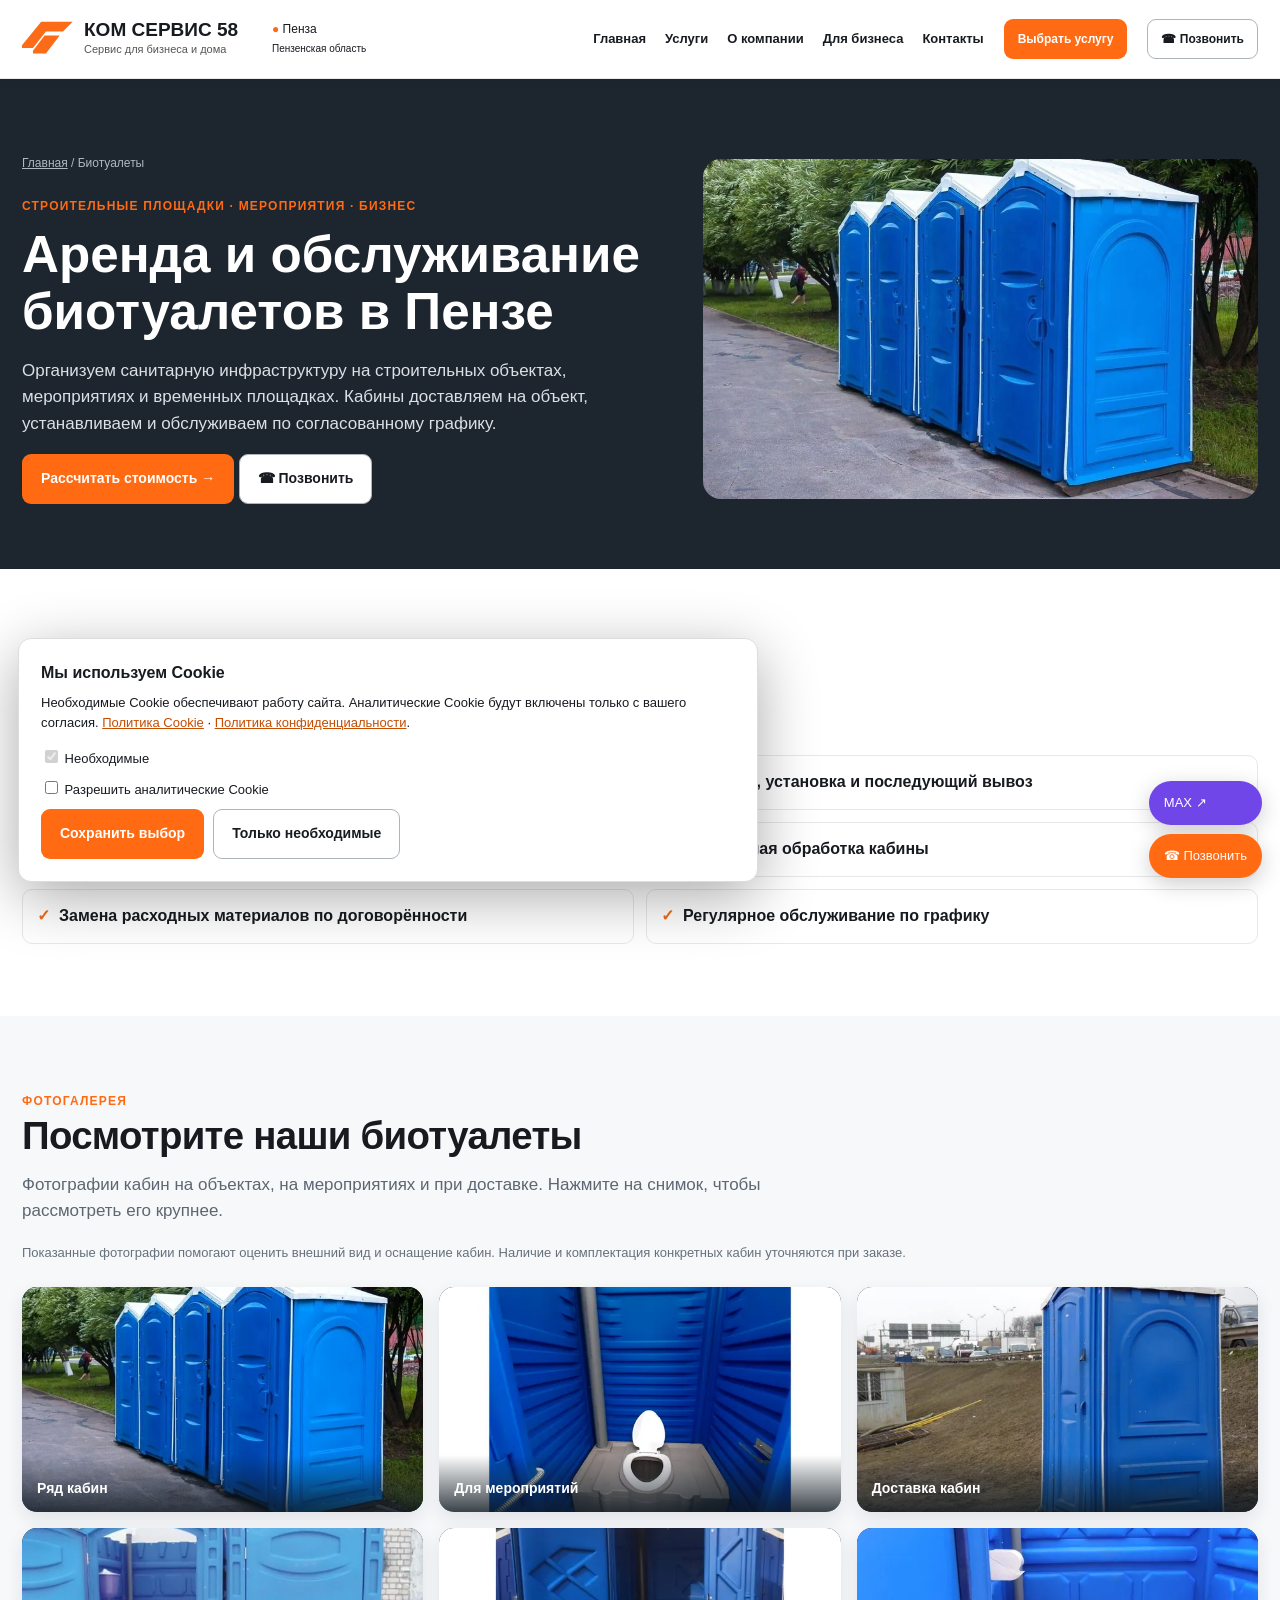
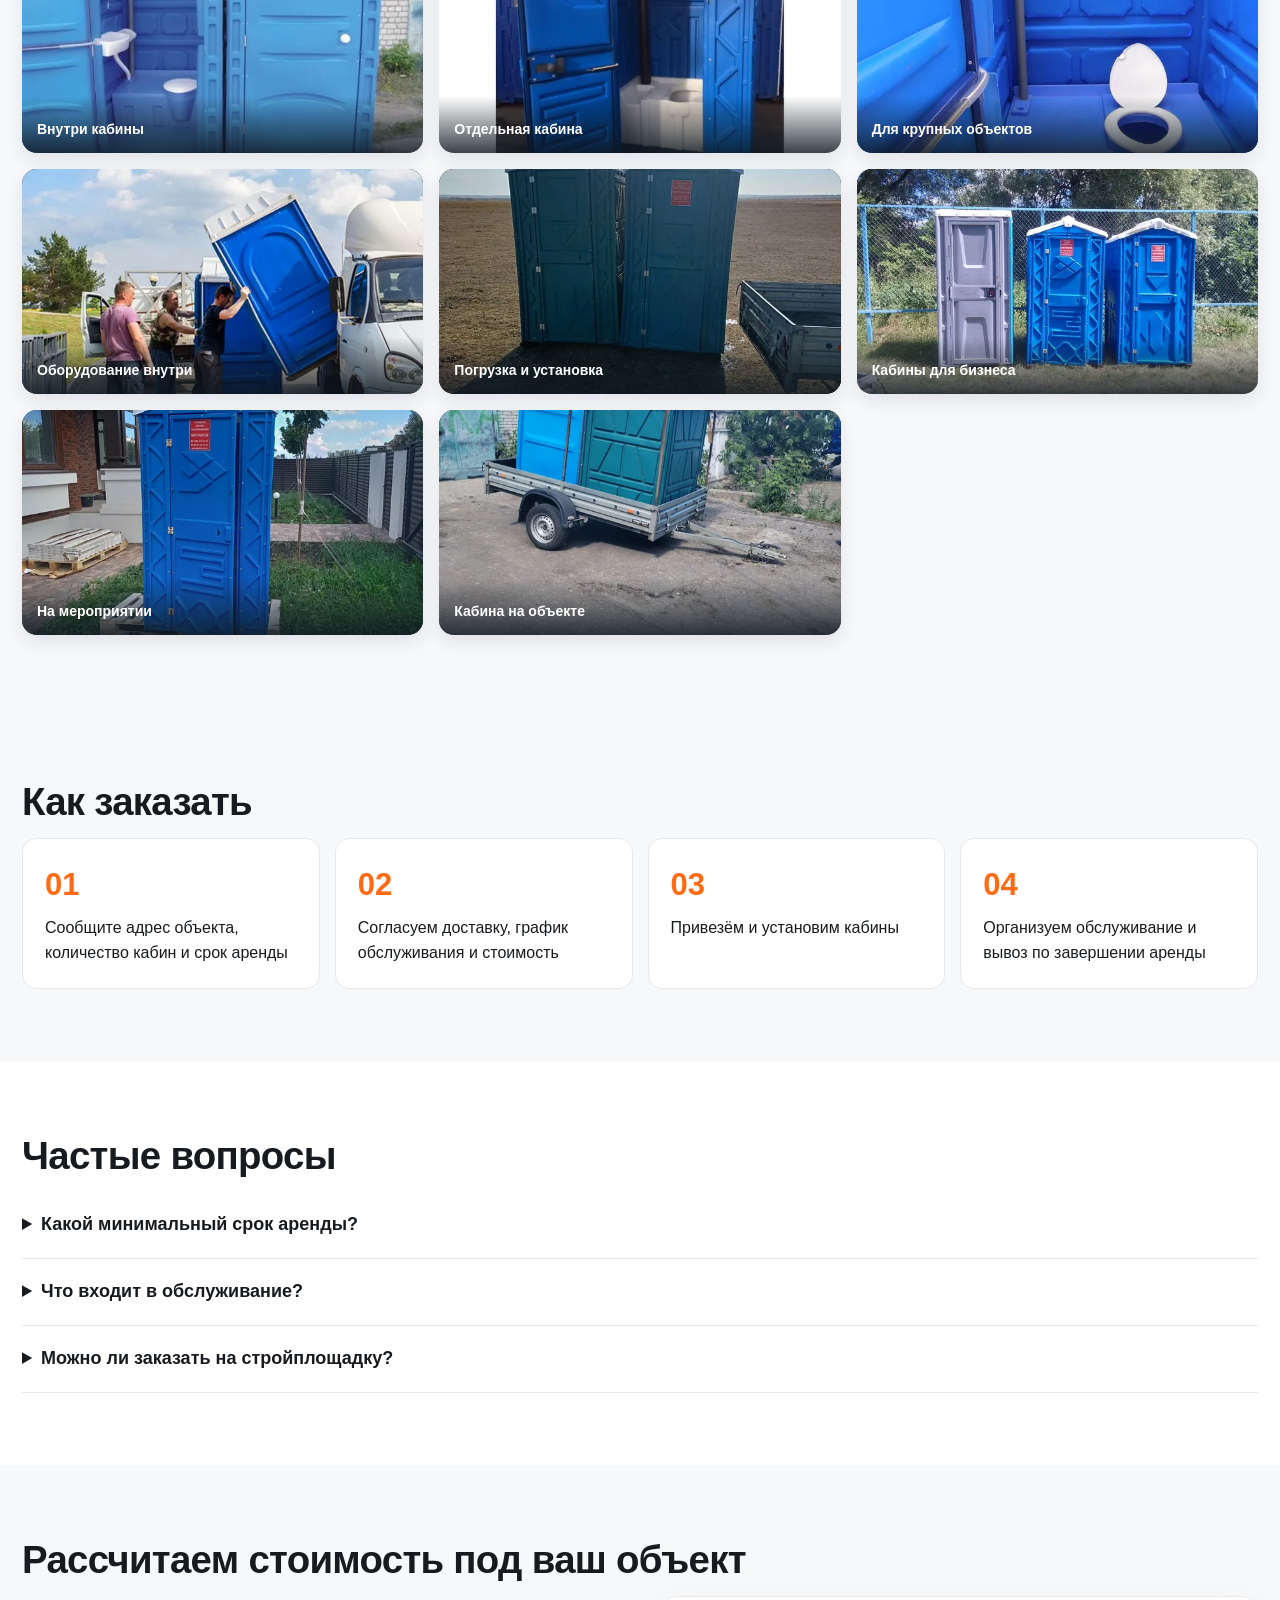
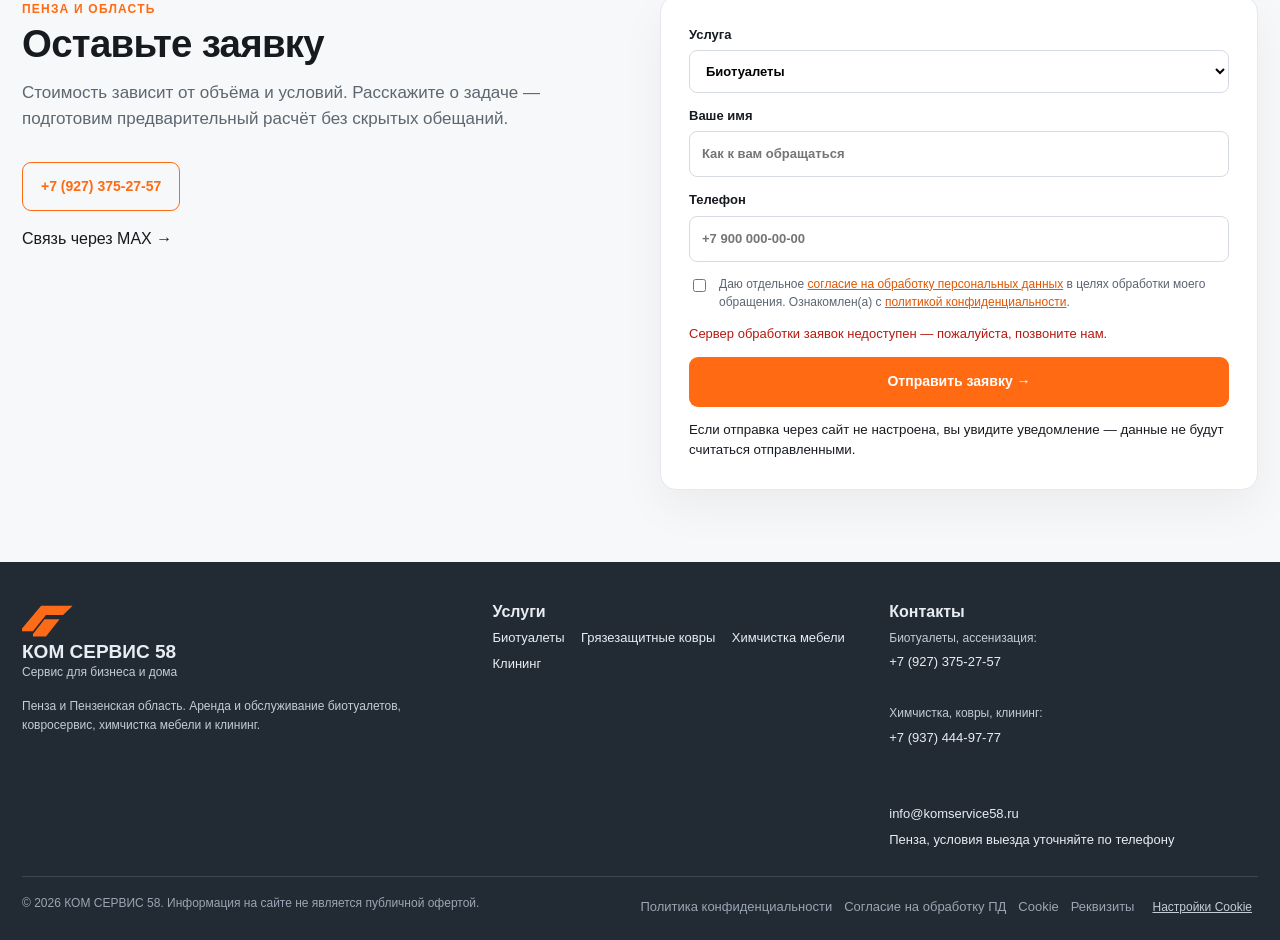
==== commit 939570cb: "Add real biotoilet photo gallery v5" ====
--- a/biotualety/index.html
+++ b/biotualety/index.html
@@ -1,3 +1,3 @@
 <!DOCTYPE html>
 
-<html lang="ru"><head><meta charset="utf-8"/><meta content="width=device-width,initial-scale=1" name="viewport"/><title>Аренда и обслуживание биотуалетов в Пензе | КОМ СЕРВИС 58</title><meta content="Аренда, доставка и регулярное санитарное обслуживание мобильных туалетных кабин." name="description"/><link href="https://bioservice58.ru/biotualety/" rel="canonical"/><link href="/kom-servis-58-site/assets/logo.svg" rel="icon" type="image/svg+xml"/><link href="/kom-servis-58-site/assets/style.css" rel="stylesheet"/><meta content="#202832" name="theme-color"/><meta content="website" property="og:type"/><meta content="Аренда и обслуживание биотуалетов в Пензе" property="og:title"/><meta content="Аренда, доставка и регулярное санитарное обслуживание мобильных туалетных кабин." property="og:description"/><meta content="+79273752757" name="service-contact-phone"/></head><body><header class="header"><div class="nav wrap"><a class="brand" href="/kom-servis-58-site/"><img alt="" src="/kom-servis-58-site/assets/logo.svg"/><span><strong>КОМ СЕРВИС 58</strong><small>Сервис для бизнеса и дома</small></span></a><div class="location"><b>●</b> Пенза<br/><small>Пензенская область</small></div><button aria-expanded="false" aria-label="Открыть меню" class="menu-toggle" type="button">☰</button><nav class="links" id="nav"><a href="/kom-servis-58-site/">Главная</a><a href="/kom-servis-58-site/#services">Услуги</a><a href="/kom-servis-58-site/o-kompanii/">О компании</a><a href="/kom-servis-58-site/dlya-biznesa/">Для бизнеса</a><a href="/kom-servis-58-site/kontakty/">Контакты</a></nav><button class="btn btn-orange open-modal" data-service="Биотуалеты" type="button">Выбрать услугу</button><a class="btn btn-white" href="tel:+79273752757">☎ Позвонить</a></div></header><section class="page-hero"><div class="wrap split"><div><div class="breadcrumbs"><a href="/kom-servis-58-site/">Главная</a> / Биотуалеты</div><span class="eyebrow">Строительные площадки · Мероприятия · Бизнес</span><h1>Аренда и обслуживание биотуалетов в Пензе</h1><p>Организуем санитарную инфраструктуру на строительных объектах, мероприятиях и временных площадках. Кабины доставляем на объект, устанавливаем и обслуживаем по согласованному графику.</p><button class="btn btn-orange open-modal" data-service="Биотуалеты" type="button">Рассчитать стоимость →</button> <a class="btn btn-white" href="tel:+79273752757">☎ Позвонить</a></div><img alt="Биотуалеты" src="/kom-servis-58-site/assets/img/toilet.webp"/></div></section><section class="section"><div class="wrap"><h2>Что входит в услугу</h2><p class="lead">Точный перечень работ согласовываем до начала обслуживания.</p><div class="check-grid"><div class="check">Аренда мобильных туалетных кабин</div><div class="check">Доставка, установка и последующий вывоз</div><div class="check">Очистка накопительного бака</div><div class="check">Санитарная обработка кабины</div><div class="check">Замена расходных материалов по договорённости</div><div class="check">Регулярное обслуживание по графику</div></div></div></section><section class="section bio-gallery-section" id="foto-biotualetov"><div class="wrap"><span class="eyebrow">Фотогалерея</span><h2>Посмотрите наши биотуалеты</h2><p class="lead">Фотографии кабин на объектах, на мероприятиях и при доставке. Нажмите на снимок, чтобы рассмотреть его крупнее.</p><p class="bio-gallery-note">Показанные фотографии помогают оценить внешний вид и оснащение кабин. Наличие и комплектация конкретных кабин уточняются при заказе.</p><div aria-label="Фотографии биотуалетов" class="bio-gallery-grid"><button aria-label="Увеличить фото: Кабины на открытой площадке" class="bio-photo" data-alt="Кабины на открытой площадке" data-full="/kom-servis-58-site/assets/img/biotualety/bio-00.webp" type="button"><img alt="Кабины на открытой площадке" decoding="async" height="440" loading="lazy" src="/kom-servis-58-site/assets/img/biotualety/bio-00-thumb.webp" width="630"/><span class="bio-photo-title">Ряд кабин</span></button><button aria-label="Увеличить фото: Мобильные кабины на мероприятии" class="bio-photo" data-alt="Мобильные кабины на мероприятии" data-full="/kom-servis-58-site/assets/img/biotualety/bio-01.webp" type="button"><img alt="Мобильные кабины на мероприятии" decoding="async" height="440" loading="lazy" src="/kom-servis-58-site/assets/img/biotualety/bio-01-thumb.webp" width="630"/><span class="bio-photo-title">Для мероприятий</span></button><button aria-label="Увеличить фото: Перевозка кабин на автомобиле" class="bio-photo" data-alt="Перевозка кабин на автомобиле" data-full="/kom-servis-58-site/assets/img/biotualety/bio-02.webp" type="button"><img alt="Перевозка кабин на автомобиле" decoding="async" height="440" loading="lazy" src="/kom-servis-58-site/assets/img/biotualety/bio-02-thumb.webp" width="630"/><span class="bio-photo-title">Доставка кабин</span></button><button aria-label="Увеличить фото: Внутреннее оснащение кабины" class="bio-photo" data-alt="Внутреннее оснащение кабины" data-full="/kom-servis-58-site/assets/img/biotualety/bio-04.webp" type="button"><img alt="Внутреннее оснащение кабины" decoding="async" height="440" loading="lazy" src="/kom-servis-58-site/assets/img/biotualety/bio-04-thumb.webp" width="630"/><span class="bio-photo-title">Внутри кабины</span></button><button aria-label="Увеличить фото: Отдельная синяя туалетная кабина" class="bio-photo" data-alt="Отдельная синяя туалетная кабина" data-full="/kom-servis-58-site/assets/img/biotualety/bio-05.webp" type="button"><img alt="Отдельная синяя туалетная кабина" decoding="async" height="440" loading="lazy" src="/kom-servis-58-site/assets/img/biotualety/bio-05-thumb.webp" width="630"/><span class="bio-photo-title">Отдельная кабина</span></button><button aria-label="Увеличить фото: Несколько кабин на площадке" class="bio-photo" data-alt="Несколько кабин на площадке" data-full="/kom-servis-58-site/assets/img/biotualety/bio-06.webp" type="button"><img alt="Несколько кабин на площадке" decoding="async" height="440" loading="lazy" src="/kom-servis-58-site/assets/img/biotualety/bio-06-thumb.webp" width="630"/><span class="bio-photo-title">Для крупных объектов</span></button><button aria-label="Увеличить фото: Туалет внутри кабины" class="bio-photo" data-alt="Туалет внутри кабины" data-full="/kom-servis-58-site/assets/img/biotualety/bio-08.webp" type="button"><img alt="Туалет внутри кабины" decoding="async" height="440" loading="lazy" src="/kom-servis-58-site/assets/img/biotualety/bio-08-thumb.webp" width="630"/><span class="bio-photo-title">Оборудование внутри</span></button><button aria-label="Увеличить фото: Погрузка и доставка санитарной кабины" class="bio-photo" data-alt="Погрузка и доставка санитарной кабины" data-full="/kom-servis-58-site/assets/img/biotualety/bio-18.webp" type="button"><img alt="Погрузка и доставка санитарной кабины" decoding="async" height="440" loading="lazy" src="/kom-servis-58-site/assets/img/biotualety/bio-18-thumb.webp" width="630"/><span class="bio-photo-title">Погрузка и установка</span></button><button aria-label="Увеличить фото: Несколько кабин на территории" class="bio-photo" data-alt="Несколько кабин на территории" data-full="/kom-servis-58-site/assets/img/biotualety/bio-19.webp" type="button"><img alt="Несколько кабин на территории" decoding="async" height="440" loading="lazy" src="/kom-servis-58-site/assets/img/biotualety/bio-19-thumb.webp" width="630"/><span class="bio-photo-title">Кабины для бизнеса</span></button><button aria-label="Увеличить фото: Кабины для мероприятия на открытой площадке" class="bio-photo" data-alt="Кабины для мероприятия на открытой площадке" data-full="/kom-servis-58-site/assets/img/biotualety/bio-21.webp" type="button"><img alt="Кабины для мероприятия на открытой площадке" decoding="async" height="440" loading="lazy" src="/kom-servis-58-site/assets/img/biotualety/bio-21-thumb.webp" width="630"/><span class="bio-photo-title">На мероприятии</span></button><button aria-label="Увеличить фото: Установленная кабина на участке" class="bio-photo" data-alt="Установленная кабина на участке" data-full="/kom-servis-58-site/assets/img/biotualety/bio-24.webp" type="button"><img alt="Установленная кабина на участке" decoding="async" height="440" loading="lazy" src="/kom-servis-58-site/assets/img/biotualety/bio-24-thumb.webp" width="630"/><span class="bio-photo-title">Кабина на объекте</span></button></div></div><dialog aria-label="Увеличенная фотография биотуалета" class="bio-lightbox" id="bio-lightbox"><button aria-label="Закрыть увеличенную фотографию" class="bio-lightbox-close" type="button">×</button><figure><img alt="" id="bio-lightbox-image"/><figcaption id="bio-lightbox-caption"></figcaption></figure></dialog></section><section class="section alt"><div class="wrap"><h2>Как заказать</h2><div class="steps"><div class="step"><strong>01</strong><p>Сообщите адрес объекта, количество кабин и срок аренды</p></div><div class="step"><strong>02</strong><p>Согласуем доставку, график обслуживания и стоимость</p></div><div class="step"><strong>03</strong><p>Привезём и установим кабины</p></div><div class="step"><strong>04</strong><p>Организуем обслуживание и вывоз по завершении аренды</p></div></div></div></section><section class="section"><div class="wrap"><h2>Частые вопросы</h2><div class="faq"><details><summary>Какой минимальный срок аренды?</summary><p>Срок согласуем под задачу. Напишите период, адрес и количество кабин — рассчитаем условия.</p></details><details><summary>Что входит в обслуживание?</summary><p>По данным действующего сайта: откачка бака, уборка кабины и пополнение расходных материалов. Состав фиксируется при согласовании договора.</p></details><details><summary>Можно ли заказать на стройплощадку?</summary><p>Да, это одно из основных направлений. Подберём количество кабин под условия объекта.</p></details></div></div></section><section class="section alt"><div class="wrap"><h2>Рассчитаем стоимость под ваш объект</h2><div class="form-panel"><div><span class="eyebrow">Пенза и область</span><h2>Оставьте заявку</h2><p class="lead">Стоимость зависит от объёма и условий. Расскажите о задаче — подготовим предварительный расчёт без скрытых обещаний.</p><a class="btn btn-outline" href="tel:+79273752757">+7 (927) 375-27-57</a><p><a href="/kom-servis-58-site/kontakty/#max">Связь через MAX →</a></p></div><form action="/kom-servis-58-site/api/lead.php" class="form lead-form" data-page-service="Биотуалеты" method="post" novalidate=""><label class="field">Услуга<select data-default-service="Биотуалеты" name="service" required=""><option value="">Выберите услугу</option><option selected="selected" value="Биотуалеты">Биотуалеты</option><option value="Грязезащитные ковры">Грязезащитные ковры</option><option value="Химчистка мебели">Химчистка мебели</option><option value="Клининг">Клининг</option><option value="Услуги илососа">Услуги илососа</option><option value="Откачка септиков">Откачка септиков</option><option value="Устранение засоров">Устранение засоров</option><option value="Для бизнеса">Для бизнеса</option></select></label><label class="field">Ваше имя<input autocomplete="name" maxlength="80" name="name" placeholder="Как к вам обращаться" required="" type="text"/></label><label class="field">Телефон<input autocomplete="tel" maxlength="24" name="phone" placeholder="+7 900 000-00-00" required="" type="tel"/></label><input aria-hidden="true" autocomplete="off" name="website" style="position:absolute;left:-99999px" tabindex="-1" type="text"/><label class="consent"><input name="personal_consent" required="" type="checkbox" value="1"/> <span>Даю отдельное <a href="/kom-servis-58-site/soglasie-na-obrabotku/" target="_blank">согласие на обработку персональных данных</a> в целях обработки моего обращения. Ознакомлен(а) с <a href="/kom-servis-58-site/politika-konfidentsialnosti/" target="_blank">политикой конфиденциальности</a>.</span></label><div class="form-error" role="alert"></div><div class="form-success" role="status"></div><button class="btn btn-orange" type="submit">Отправить заявку →</button><small>Если отправка через сайт не настроена, вы увидите уведомление — данные не будут считаться отправленными.</small></form></div></div></section><footer class="foot"><div class="wrap"><div class="foot-top"><div><a class="brand" href="/kom-servis-58-site/"><img alt="" src="/kom-servis-58-site/assets/logo.svg"/><span><strong>КОМ СЕРВИС 58</strong><small>Сервис для бизнеса и дома</small></span></a><p>Пенза и Пензенская область. Аренда и обслуживание биотуалетов, ковросервис, химчистка мебели и клининг.</p></div><div><strong>Услуги</strong><br/><a href="/kom-servis-58-site/biotualety/">Биотуалеты</a> <a href="/kom-servis-58-site/gryazezashchitnye-kovry/">Грязезащитные ковры</a> <a href="/kom-servis-58-site/himchistka-mebeli/">Химчистка мебели</a> <a href="/kom-servis-58-site/klining/">Клининг</a> </div><div><strong>Контакты</strong><br/><small>Биотуалеты, ассенизация: </small><br/><a href="tel:+79273752757">+7 (927) 375-27-57</a><br/><br/><small>Химчистка, ковры, клининг: </small><br/><a href="tel:+79374449777">+7 (937) 444-97-77</a><br/><br/><br/><a href="mailto:info@komservice58.ru">info@komservice58.ru</a><br/><a href="/kom-servis-58-site/kontakty/">Пенза, условия выезда уточняйте по телефону</a></div></div><div class="foot-bottom"><div>© 2026 КОМ СЕРВИС 58. Информация на сайте не является публичной офертой.</div><div><a href="/kom-servis-58-site/politika-konfidentsialnosti/">Политика конфиденциальности</a><a href="/kom-servis-58-site/soglasie-na-obrabotku/">Согласие на обработку ПД</a><a href="/kom-servis-58-site/cookie-policy/">Cookie</a><a href="/kom-servis-58-site/rekvizity/">Реквизиты</a><button id="cookie-settings" style="border:0;background:none;color:#c2ccd4;text-decoration:underline;cursor:pointer" type="button">Настройки Cookie</button></div></div></div></footer><div class="float-actions"><a class="max" href="/kom-servis-58-site/kontakty/#max">MAX ↗</a><a class="call" href="tel:+79273752757">☎ Позвонить</a></div><div aria-label="Настройки Cookie" class="cookie" id="cookie-banner" role="dialog"><strong>Мы используем Cookie</strong><p>Необходимые Cookie обеспечивают работу сайта. Аналитические Cookie будут включены только с вашего согласия. <a href="/kom-servis-58-site/cookie-policy/">Политика Cookie</a> · <a href="/kom-servis-58-site/politika-konfidentsialnosti/">Политика конфиденциальности</a>.</p><label><input checked="" disabled="" type="checkbox"/> Необходимые</label><label><input id="cookie-analytics" type="checkbox"/> Разрешить аналитические Cookie</label><div class="buttons"><button class="btn btn-orange" id="cookie-save" type="button">Сохранить выбор</button><button class="btn btn-white" id="cookie-reject" type="button">Только необходимые</button></div></div><div aria-label="Заявка" aria-modal="true" class="modal-back" id="lead-modal" role="dialog"><div class="modal"><button aria-label="Закрыть" class="close-modal" type="button">×</button><h2>Рассчитаем стоимость</h2><p>Оставьте заявку: перезвоним и уточним детали.</p><form action="/kom-servis-58-site/api/lead.php" class="form lead-form" data-page-service="Биотуалеты" method="post" novalidate=""><label class="field">Услуга<select data-default-service="Биотуалеты" name="service" required=""><option value="">Выберите услугу</option><option selected="selected" value="Биотуалеты">Биотуалеты</option><option value="Грязезащитные ковры">Грязезащитные ковры</option><option value="Химчистка мебели">Химчистка мебели</option><option value="Клининг">Клининг</option><option value="Услуги илососа">Услуги илососа</option><option value="Откачка септиков">Откачка септиков</option><option value="Устранение засоров">Устранение засоров</option><option value="Для бизнеса">Для бизнеса</option></select></label><label class="field">Ваше имя<input autocomplete="name" maxlength="80" name="name" placeholder="Как к вам обращаться" required="" type="text"/></label><label class="field">Телефон<input autocomplete="tel" maxlength="24" name="phone" placeholder="+7 900 000-00-00" required="" type="tel"/></label><input aria-hidden="true" autocomplete="off" name="website" style="position:absolute;left:-99999px" tabindex="-1" type="text"/><label class="consent"><input name="personal_consent" required="" type="checkbox" value="1"/> <span>Даю отдельное <a href="/kom-servis-58-site/soglasie-na-obrabotku/" target="_blank">согласие на обработку персональных данных</a> в целях обработки моего обращения. Ознакомлен(а) с <a href="/kom-servis-58-site/politika-konfidentsialnosti/" target="_blank">политикой конфиденциальности</a>.</span></label><div class="form-error" role="alert"></div><div class="form-success" role="status"></div><button class="btn btn-orange" type="submit">Отправить заявку →</button><small>Если отправка через сайт не настроена, вы увидите уведомление — данные не будут считаться отправленными.</small></form></div></div><script defer="" src="/kom-servis-58-site/assets/main.js"></script></body></html>+<html lang="ru"><head><meta charset="utf-8"/><meta content="width=device-width,initial-scale=1" name="viewport"/><title>Аренда и обслуживание биотуалетов в Пензе | КОМ СЕРВИС 58</title><meta content="Аренда, доставка и регулярное санитарное обслуживание мобильных туалетных кабин." name="description"/><link href="https://bioservice58.ru/biotualety/" rel="canonical"/><link href="/assets/logo.svg" rel="icon" type="image/svg+xml"/><link href="/assets/style.css" rel="stylesheet"/><meta content="#202832" name="theme-color"/><meta content="website" property="og:type"/><meta content="Аренда и обслуживание биотуалетов в Пензе" property="og:title"/><meta content="Аренда, доставка и регулярное санитарное обслуживание мобильных туалетных кабин." property="og:description"/><meta content="+79273752757" name="service-contact-phone"/></head><body><header class="header"><div class="nav wrap"><a class="brand" href="/"><img alt="" src="/assets/logo.svg"/><span><strong>КОМ СЕРВИС 58</strong><small>Сервис для бизнеса и дома</small></span></a><div class="location"><b>●</b> Пенза<br/><small>Пензенская область</small></div><button aria-expanded="false" aria-label="Открыть меню" class="menu-toggle" type="button">☰</button><nav class="links" id="nav"><a href="/">Главная</a><a href="/#services">Услуги</a><a href="/o-kompanii/">О компании</a><a href="/dlya-biznesa/">Для бизнеса</a><a href="/kontakty/">Контакты</a></nav><button class="btn btn-orange open-modal" data-service="Биотуалеты" type="button">Выбрать услугу</button><a class="btn btn-white" href="tel:+79273752757">☎ Позвонить</a></div></header><section class="page-hero"><div class="wrap split"><div><div class="breadcrumbs"><a href="/">Главная</a> / Биотуалеты</div><span class="eyebrow">Строительные площадки · Мероприятия · Бизнес</span><h1>Аренда и обслуживание биотуалетов в Пензе</h1><p>Организуем санитарную инфраструктуру на строительных объектах, мероприятиях и временных площадках. Кабины доставляем на объект, устанавливаем и обслуживаем по согласованному графику.</p><button class="btn btn-orange open-modal" data-service="Биотуалеты" type="button">Рассчитать стоимость →</button> <a class="btn btn-white" href="tel:+79273752757">☎ Позвонить</a></div><img alt="Биотуалеты" src="/assets/img/toilet.webp"/></div></section><section class="section"><div class="wrap"><h2>Что входит в услугу</h2><p class="lead">Точный перечень работ согласовываем до начала обслуживания.</p><div class="check-grid"><div class="check">Аренда мобильных туалетных кабин</div><div class="check">Доставка, установка и последующий вывоз</div><div class="check">Очистка накопительного бака</div><div class="check">Санитарная обработка кабины</div><div class="check">Замена расходных материалов по договорённости</div><div class="check">Регулярное обслуживание по графику</div></div></div></section><section class="section bio-gallery-section" id="foto-biotualetov"><div class="wrap"><span class="eyebrow">Фотогалерея</span><h2>Посмотрите наши биотуалеты</h2><p class="lead">Фотографии кабин на объектах, на мероприятиях и при доставке. Нажмите на снимок, чтобы рассмотреть его крупнее.</p><p class="bio-gallery-note">Показанные фотографии помогают оценить внешний вид и оснащение кабин. Наличие и комплектация конкретных кабин уточняются при заказе.</p><div aria-label="Фотографии биотуалетов" class="bio-gallery-grid"><button aria-label="Увеличить фото: Кабины на открытой площадке" class="bio-photo" data-alt="Кабины на открытой площадке" data-full="/assets/img/biotualety/bio-00.webp" type="button"><img alt="Кабины на открытой площадке" decoding="async" height="440" loading="lazy" src="/assets/img/biotualety/bio-00-thumb.webp" width="630"/><span class="bio-photo-title">Ряд кабин</span></button><button aria-label="Увеличить фото: Мобильные кабины на мероприятии" class="bio-photo" data-alt="Мобильные кабины на мероприятии" data-full="/assets/img/biotualety/bio-01.webp" type="button"><img alt="Мобильные кабины на мероприятии" decoding="async" height="440" loading="lazy" src="/assets/img/biotualety/bio-01-thumb.webp" width="630"/><span class="bio-photo-title">Для мероприятий</span></button><button aria-label="Увеличить фото: Перевозка кабин на автомобиле" class="bio-photo" data-alt="Перевозка кабин на автомобиле" data-full="/assets/img/biotualety/bio-02.webp" type="button"><img alt="Перевозка кабин на автомобиле" decoding="async" height="440" loading="lazy" src="/assets/img/biotualety/bio-02-thumb.webp" width="630"/><span class="bio-photo-title">Доставка кабин</span></button><button aria-label="Увеличить фото: Внутреннее оснащение кабины" class="bio-photo" data-alt="Внутреннее оснащение кабины" data-full="/assets/img/biotualety/bio-04.webp" type="button"><img alt="Внутреннее оснащение кабины" decoding="async" height="440" loading="lazy" src="/assets/img/biotualety/bio-04-thumb.webp" width="630"/><span class="bio-photo-title">Внутри кабины</span></button><button aria-label="Увеличить фото: Отдельная синяя туалетная кабина" class="bio-photo" data-alt="Отдельная синяя туалетная кабина" data-full="/assets/img/biotualety/bio-05.webp" type="button"><img alt="Отдельная синяя туалетная кабина" decoding="async" height="440" loading="lazy" src="/assets/img/biotualety/bio-05-thumb.webp" width="630"/><span class="bio-photo-title">Отдельная кабина</span></button><button aria-label="Увеличить фото: Несколько кабин на площадке" class="bio-photo" data-alt="Несколько кабин на площадке" data-full="/assets/img/biotualety/bio-06.webp" type="button"><img alt="Несколько кабин на площадке" decoding="async" height="440" loading="lazy" src="/assets/img/biotualety/bio-06-thumb.webp" width="630"/><span class="bio-photo-title">Для крупных объектов</span></button><button aria-label="Увеличить фото: Туалет внутри кабины" class="bio-photo" data-alt="Туалет внутри кабины" data-full="/assets/img/biotualety/bio-08.webp" type="button"><img alt="Туалет внутри кабины" decoding="async" height="440" loading="lazy" src="/assets/img/biotualety/bio-08-thumb.webp" width="630"/><span class="bio-photo-title">Оборудование внутри</span></button><button aria-label="Увеличить фото: Погрузка и доставка санитарной кабины" class="bio-photo" data-alt="Погрузка и доставка санитарной кабины" data-full="/assets/img/biotualety/bio-18.webp" type="button"><img alt="Погрузка и доставка санитарной кабины" decoding="async" height="440" loading="lazy" src="/assets/img/biotualety/bio-18-thumb.webp" width="630"/><span class="bio-photo-title">Погрузка и установка</span></button><button aria-label="Увеличить фото: Несколько кабин на территории" class="bio-photo" data-alt="Несколько кабин на территории" data-full="/assets/img/biotualety/bio-19.webp" type="button"><img alt="Несколько кабин на территории" decoding="async" height="440" loading="lazy" src="/assets/img/biotualety/bio-19-thumb.webp" width="630"/><span class="bio-photo-title">Кабины для бизнеса</span></button><button aria-label="Увеличить фото: Кабины для мероприятия на открытой площадке" class="bio-photo" data-alt="Кабины для мероприятия на открытой площадке" data-full="/assets/img/biotualety/bio-21.webp" type="button"><img alt="Кабины для мероприятия на открытой площадке" decoding="async" height="440" loading="lazy" src="/assets/img/biotualety/bio-21-thumb.webp" width="630"/><span class="bio-photo-title">На мероприятии</span></button><button aria-label="Увеличить фото: Установленная кабина на участке" class="bio-photo" data-alt="Установленная кабина на участке" data-full="/assets/img/biotualety/bio-24.webp" type="button"><img alt="Установленная кабина на участке" decoding="async" height="440" loading="lazy" src="/assets/img/biotualety/bio-24-thumb.webp" width="630"/><span class="bio-photo-title">Кабина на объекте</span></button></div></div><dialog aria-label="Увеличенная фотография биотуалета" class="bio-lightbox" id="bio-lightbox"><button aria-label="Закрыть увеличенную фотографию" class="bio-lightbox-close" type="button">×</button><figure><img alt="" id="bio-lightbox-image"/><figcaption id="bio-lightbox-caption"></figcaption></figure></dialog></section><section class="section alt"><div class="wrap"><h2>Как заказать</h2><div class="steps"><div class="step"><strong>01</strong><p>Сообщите адрес объекта, количество кабин и срок аренды</p></div><div class="step"><strong>02</strong><p>Согласуем доставку, график обслуживания и стоимость</p></div><div class="step"><strong>03</strong><p>Привезём и установим кабины</p></div><div class="step"><strong>04</strong><p>Организуем обслуживание и вывоз по завершении аренды</p></div></div></div></section><section class="section"><div class="wrap"><h2>Частые вопросы</h2><div class="faq"><details><summary>Какой минимальный срок аренды?</summary><p>Срок согласуем под задачу. Напишите период, адрес и количество кабин — рассчитаем условия.</p></details><details><summary>Что входит в обслуживание?</summary><p>По данным действующего сайта: откачка бака, уборка кабины и пополнение расходных материалов. Состав фиксируется при согласовании договора.</p></details><details><summary>Можно ли заказать на стройплощадку?</summary><p>Да, это одно из основных направлений. Подберём количество кабин под условия объекта.</p></details></div></div></section><section class="section alt"><div class="wrap"><h2>Рассчитаем стоимость под ваш объект</h2><div class="form-panel"><div><span class="eyebrow">Пенза и область</span><h2>Оставьте заявку</h2><p class="lead">Стоимость зависит от объёма и условий. Расскажите о задаче — подготовим предварительный расчёт без скрытых обещаний.</p><a class="btn btn-outline" href="tel:+79273752757">+7 (927) 375-27-57</a><p><a href="/kontakty/#max">Связь через MAX →</a></p></div><form action="/api/lead.php" class="form lead-form" data-page-service="Биотуалеты" method="post" novalidate=""><label class="field">Услуга<select data-default-service="Биотуалеты" name="service" required=""><option value="">Выберите услугу</option><option selected="selected" value="Биотуалеты">Биотуалеты</option><option value="Грязезащитные ковры">Грязезащитные ковры</option><option value="Химчистка мебели">Химчистка мебели</option><option value="Клининг">Клининг</option><option value="Услуги илососа">Услуги илососа</option><option value="Откачка септиков">Откачка септиков</option><option value="Устранение засоров">Устранение засоров</option><option value="Для бизнеса">Для бизнеса</option></select></label><label class="field">Ваше имя<input autocomplete="name" maxlength="80" name="name" placeholder="Как к вам обращаться" required="" type="text"/></label><label class="field">Телефон<input autocomplete="tel" maxlength="24" name="phone" placeholder="+7 900 000-00-00" required="" type="tel"/></label><input aria-hidden="true" autocomplete="off" name="website" style="position:absolute;left:-99999px" tabindex="-1" type="text"/><label class="consent"><input name="personal_consent" required="" type="checkbox" value="1"/> <span>Даю отдельное <a href="/soglasie-na-obrabotku/" target="_blank">согласие на обработку персональных данных</a> в целях обработки моего обращения. Ознакомлен(а) с <a href="/politika-konfidentsialnosti/" target="_blank">политикой конфиденциальности</a>.</span></label><div class="form-error" role="alert"></div><div class="form-success" role="status"></div><button class="btn btn-orange" type="submit">Отправить заявку →</button><small>Если отправка через сайт не настроена, вы увидите уведомление — данные не будут считаться отправленными.</small></form></div></div></section><footer class="foot"><div class="wrap"><div class="foot-top"><div><a class="brand" href="/"><img alt="" src="/assets/logo.svg"/><span><strong>КОМ СЕРВИС 58</strong><small>Сервис для бизнеса и дома</small></span></a><p>Пенза и Пензенская область. Аренда и обслуживание биотуалетов, ковросервис, химчистка мебели и клининг.</p></div><div><strong>Услуги</strong><br/><a href="/biotualety/">Биотуалеты</a> <a href="/gryazezashchitnye-kovry/">Грязезащитные ковры</a> <a href="/himchistka-mebeli/">Химчистка мебели</a> <a href="/klining/">Клининг</a> </div><div><strong>Контакты</strong><br/><small>Биотуалеты, ассенизация: </small><br/><a href="tel:+79273752757">+7 (927) 375-27-57</a><br/><br/><small>Химчистка, ковры, клининг: </small><br/><a href="tel:+79374449777">+7 (937) 444-97-77</a><br/><br/><br/><a href="mailto:info@komservice58.ru">info@komservice58.ru</a><br/><a href="/kontakty/">Пенза, условия выезда уточняйте по телефону</a></div></div><div class="foot-bottom"><div>© 2026 КОМ СЕРВИС 58. Информация на сайте не является публичной офертой.</div><div><a href="/politika-konfidentsialnosti/">Политика конфиденциальности</a><a href="/soglasie-na-obrabotku/">Согласие на обработку ПД</a><a href="/cookie-policy/">Cookie</a><a href="/rekvizity/">Реквизиты</a><button id="cookie-settings" style="border:0;background:none;color:#c2ccd4;text-decoration:underline;cursor:pointer" type="button">Настройки Cookie</button></div></div></div></footer><div class="float-actions"><a class="max" href="/kontakty/#max">MAX ↗</a><a class="call" href="tel:+79273752757">☎ Позвонить</a></div><div aria-label="Настройки Cookie" class="cookie" id="cookie-banner" role="dialog"><strong>Мы используем Cookie</strong><p>Необходимые Cookie обеспечивают работу сайта. Аналитические Cookie будут включены только с вашего согласия. <a href="/cookie-policy/">Политика Cookie</a> · <a href="/politika-konfidentsialnosti/">Политика конфиденциальности</a>.</p><label><input checked="" disabled="" type="checkbox"/> Необходимые</label><label><input id="cookie-analytics" type="checkbox"/> Разрешить аналитические Cookie</label><div class="buttons"><button class="btn btn-orange" id="cookie-save" type="button">Сохранить выбор</button><button class="btn btn-white" id="cookie-reject" type="button">Только необходимые</button></div></div><div aria-label="Заявка" aria-modal="true" class="modal-back" id="lead-modal" role="dialog"><div class="modal"><button aria-label="Закрыть" class="close-modal" type="button">×</button><h2>Рассчитаем стоимость</h2><p>Оставьте заявку: перезвоним и уточним детали.</p><form action="/api/lead.php" class="form lead-form" data-page-service="Биотуалеты" method="post" novalidate=""><label class="field">Услуга<select data-default-service="Биотуалеты" name="service" required=""><option value="">Выберите услугу</option><option selected="selected" value="Биотуалеты">Биотуалеты</option><option value="Грязезащитные ковры">Грязезащитные ковры</option><option value="Химчистка мебели">Химчистка мебели</option><option value="Клининг">Клининг</option><option value="Услуги илососа">Услуги илососа</option><option value="Откачка септиков">Откачка септиков</option><option value="Устранение засоров">Устранение засоров</option><option value="Для бизнеса">Для бизнеса</option></select></label><label class="field">Ваше имя<input autocomplete="name" maxlength="80" name="name" placeholder="Как к вам обращаться" required="" type="text"/></label><label class="field">Телефон<input autocomplete="tel" maxlength="24" name="phone" placeholder="+7 900 000-00-00" required="" type="tel"/></label><input aria-hidden="true" autocomplete="off" name="website" style="position:absolute;left:-99999px" tabindex="-1" type="text"/><label class="consent"><input name="personal_consent" required="" type="checkbox" value="1"/> <span>Даю отдельное <a href="/soglasie-na-obrabotku/" target="_blank">согласие на обработку персональных данных</a> в целях обработки моего обращения. Ознакомлен(а) с <a href="/politika-konfidentsialnosti/" target="_blank">политикой конфиденциальности</a>.</span></label><div class="form-error" role="alert"></div><div class="form-success" role="status"></div><button class="btn btn-orange" type="submit">Отправить заявку →</button><small>Если отправка через сайт не настроена, вы увидите уведомление — данные не будут считаться отправленными.</small></form></div></div><script defer="" src="/assets/main.js"></script></body></html>
--- a/assets/style.css
+++ b/assets/style.css
@@ -0,0 +1,3 @@
+@import url('');:root{--ink:#171b20;--charcoal:#242b32;--dark:#121920;--orange:#ff6a13;--light:#f5f6f7;--muted:#78818b;--edge:#e7e8ec}*{box-sizing:border-box}html{scroll-behavior:smooth}body{margin:0;color:var(--ink);background:#fff;font-family:Arial,Helvetica,sans-serif;line-height:1.55}a{color:inherit;text-decoration:none}button,input,textarea,select{font:inherit}button{cursor:pointer}img{max-width:100%;display:block}.wrap{width:min(1240px,calc(100% - 44px));margin:auto}.header{position:sticky;z-index:30;top:0;background:#fff;border-bottom:1px solid var(--edge);box-shadow:0 2px 10px #0000000a}.nav{display:flex;align-items:center;gap:20px;min-height:78px}.brand{display:flex;align-items:center;gap:10px;min-width:230px}.brand img{width:52px}.brand strong{font-size:19px;line-height:1.1;display:block}.brand small{font-size:11px;display:block;color:#555}.location{font-size:12px;white-space:nowrap}.location b{color:var(--orange)}.links{display:flex;gap:19px;align-items:center;margin-left:auto;font-size:13px;font-weight:700}.links a:hover,.foot a:hover{color:var(--orange)}.btn{display:inline-flex;gap:9px;align-items:center;justify-content:center;border-radius:9px;padding:13px 18px;font-weight:700;font-size:14px;border:1px solid transparent;transition:.2s;cursor:pointer;text-align:center}.btn:hover{transform:translateY(-2px)}.btn-orange{color:#fff;background:var(--orange)}.btn-white{background:#fff;color:var(--ink);border-color:#aeb4bc}.btn-outline{background:transparent;border-color:var(--orange);color:var(--orange)}.nav>.btn{padding:10px 13px;font-size:12px}.menu-toggle{display:none;border:0;background:transparent;font-size:25px}.hero{background:linear-gradient(115deg,#1b242f,#343c44 57%,#20262d);color:#fff;position:relative;overflow:hidden}.hero:before{content:'';position:absolute;inset:0;background:linear-gradient(115deg,#111a24ee,#21272a99),url('img/mat.webp') center/cover;opacity:.24}.hero-inner{position:relative;display:grid;grid-template-columns:350px 1fr;gap:26px;align-items:center;min-height:392px;padding:30px 0}.hero h1{font-size:clamp(30px,3.1vw,44px);line-height:1.08;margin:0 0 18px;letter-spacing:-1.1px}.hero p{font-size:17px;max-width:350px;color:#e5e8ec}.hero-media{display:grid;grid-template-columns:repeat(3,1fr);gap:10px;align-items:stretch}.hero-tile{position:relative;height:292px;overflow:hidden;border:2px solid #fff9;border-radius:13px;background:#333}.hero-tile img{width:100%;height:100%;object-fit:cover;transition:.3s}.hero-tile:hover img{transform:scale(1.045)}.tile-label{position:absolute;bottom:0;left:0;right:0;background:#171c21cf;color:#fff;font-size:17px;font-weight:700;min-height:56px;display:flex;align-items:center;padding:10px 13px;line-height:1.1}.tile-label span{margin-left:auto}.features{background:#f6f6f7;border-bottom:1px solid #eceef0}.feature-grid{display:grid;grid-template-columns:repeat(4,1fr);gap:20px;padding:20px 0}.feature{display:flex;align-items:center;gap:13px;font-weight:700;font-size:13px}.feature i{font-style:normal;font-size:29px;color:var(--orange)}section.section{padding:72px 0}.section.alt{background:#f7f8f9}.section h2{font-size:clamp(27px,3vw,40px);letter-spacing:-.7px;line-height:1.18;margin:0 0 14px}.lead{font-size:17px;color:#5c6771;max-width:790px;margin:0 0 29px}.section-head{display:flex;align-items:end;justify-content:space-between;gap:20px}.cards{display:grid;grid-template-columns:repeat(3,1fr);gap:20px}.service-card{border:1px solid var(--edge);border-radius:16px;overflow:hidden;background:#fff;box-shadow:0 10px 25px #11111105}.service-card img{width:100%;height:205px;object-fit:cover}.service-card .card-body{padding:20px}.service-card h3{font-size:21px;line-height:1.2;margin:0 0 10px}.service-card p{color:#59616b;min-height:57px;font-size:14px}.link-orange{color:#e75d08;font-weight:700}.split{display:grid;grid-template-columns:1fr 1fr;gap:55px;align-items:center}.split img{border-radius:18px;width:100%;height:360px;object-fit:cover}.check-grid{display:grid;grid-template-columns:repeat(2,1fr);gap:12px}.check{padding:14px 15px 14px 36px;position:relative;border:1px solid var(--edge);background:#fff;border-radius:10px;font-weight:600}.check:before{content:'✓';position:absolute;left:14px;color:#f46a14}.steps{display:grid;grid-template-columns:repeat(4,1fr);gap:15px}.step{padding:22px;border:1px solid var(--edge);border-radius:14px;background:#fff}.step strong{display:block;color:var(--orange);font-size:31px}.step p{margin:7px 0 0}.cta{background:linear-gradient(105deg,#212b36,#40474e);color:#fff;border-radius:16px;padding:42px;display:flex;align-items:center;justify-content:space-between;gap:30px}.cta h2{margin:0 0 10px}.cta p{margin:0;color:#d1d5da}.form-panel{display:grid;grid-template-columns:1fr 1fr;gap:40px;align-items:start}.form{background:#fff;border:1px solid var(--edge);box-shadow:0 18px 45px #0000000d;padding:28px;border-radius:16px;display:grid;gap:13px}.field{display:grid;gap:5px;font-size:13px;font-weight:700}.field input,.field textarea,.field select{border:1px solid #d6dbe1;border-radius:8px;padding:12px;background:#fff;min-width:0}.field textarea{min-height:95px;resize:vertical}.consent{font-size:12px;line-height:1.5;color:#5b6570;display:flex;align-items:flex-start;gap:10px}.consent a{color:#df5600;text-decoration:underline}.consent input{margin-top:4px;accent-color:var(--orange)}.form-error{display:none;color:#b51a12;font-size:13px}.form-success{display:none;color:#126436;font-size:13px}.eyebrow{letter-spacing:.1em;text-transform:uppercase;font-size:12px;color:var(--orange);font-weight:800}.page-hero{background:#1d252e;color:#fff;padding:75px 0 65px;overflow:hidden}.page-hero .split{grid-template-columns:1.06fr .94fr}.page-hero h1{font-size:clamp(36px,4vw,55px);line-height:1.1;margin:10px 0 18px}.page-hero p{color:#dae0e5;font-size:17px}.page-hero img{height:340px;border-radius:18px;object-fit:cover;width:100%}.breadcrumbs{margin:0 0 20px;font-size:12px;color:#afb8c0}.breadcrumbs a{text-decoration:underline}.faq details{padding:19px 0;border-bottom:1px solid var(--edge)}.faq summary{font-size:18px;cursor:pointer;font-weight:700}.faq p{color:#586471}.legal{max-width:850px;margin:60px auto 90px}.legal h1{font-size:38px;line-height:1.15}.legal h2{font-size:24px;margin-top:36px}.legal p,.legal li{color:#48535e}.notice{padding:17px 21px;background:#fff3e9;border:1px solid #f4c39b;border-radius:10px}.foot{background:#222a33;color:#e8edf2;padding:38px 0 20px}.foot-top{display:grid;grid-template-columns:1.2fr 1fr 1fr;gap:28px}.foot a{display:inline-block;margin:3px 12px 3px 0;font-size:13px}.foot p,.foot small{color:#c2ccd4;font-size:12px}.foot-bottom{padding-top:17px;margin-top:23px;border-top:1px solid #ffffff22;display:flex;justify-content:space-between;gap:12px;font-size:12px;color:#9aa6b3}.cookie{position:fixed;z-index:80;bottom:18px;left:18px;right:18px;max-width:740px;background:#fff;box-shadow:0 15px 60px #0005;border:1px solid #ddd;border-radius:13px;padding:22px;display:none}.cookie p{margin:7px 0 14px;font-size:13px}.cookie .buttons{display:flex;flex-wrap:wrap;gap:9px}.cookie label{font-size:13px;display:block;margin:9px 0}.cookie a{text-decoration:underline;color:#c54c00}.float-actions{position:fixed;bottom:22px;right:18px;display:flex;flex-direction:column;gap:9px;z-index:22}.float-actions a{border-radius:40px;box-shadow:0 6px 22px #0003;padding:12px 15px;font-size:13px}.float-actions .max{background:#7146e8;color:#fff}.float-actions .call{background:#ff6a13;color:#fff}.modal-back{position:fixed;z-index:75;inset:0;display:none;background:#0009;align-items:center;justify-content:center;padding:15px}.modal-back.open{display:flex}.modal{background:#fff;border-radius:18px;padding:28px;width:min(520px,100%);max-height:92vh;overflow:auto;position:relative}.close-modal{position:absolute;right:14px;top:11px;font-size:26px;background:transparent;border:0}.mini-links{display:flex;gap:15px;flex-wrap:wrap}.notready{background:#fff3e8;padding:10px;border-radius:8px;color:#693514;font-size:12px}@media(max-width:1070px){.nav{flex-wrap:wrap;min-height:72px}.links{display:none;order:10;width:100%;flex-direction:column;align-items:flex-start;padding:12px 0}.links.open{display:flex}.menu-toggle{display:block;margin-left:auto}.nav>.btn{display:none}.hero-inner{grid-template-columns:1fr}.hero p{max-width:700px}.hero-media{max-width:100%}.location{display:none}}@media(max-width:700px){.wrap{width:min(100% - 30px,1240px)}.brand{min-width:auto}.brand strong{font-size:16px}.brand img{width:42px}.hero-inner{padding:40px 0}.hero-media{grid-template-columns:1fr 1fr}.hero-tile{height:210px}.hero-tile:last-child{grid-column:1/-1;height:200px}.hero-tile:last-child img{object-position:center 36%}.tile-label{font-size:14px;min-height:44px}.feature-grid{grid-template-columns:1fr 1fr}.feature{font-size:12px}.cards,.split,.steps,.form-panel,.foot-top{grid-template-columns:1fr}.check-grid{grid-template-columns:1fr}.page-hero .split{grid-template-columns:1fr}.page-hero img{height:230px}.section.section{padding:48px 0}.cta{padding:26px;flex-direction:column;align-items:start}.section-head{align-items:start;flex-direction:column}.foot-bottom{display:block}.legal{padding:0 16px}.cookie{left:10px;right:10px;bottom:10px;padding:17px}.float-actions{bottom:12px;right:11px}.float-actions a{padding:10px 12px}}
+/* Bio-toilet real photo gallery (v5) */
+.bio-gallery-section{background:#f7f8fa}.bio-gallery-note{font-size:13px;color:#66717c;margin:-11px 0 24px}.bio-gallery-grid{display:grid;grid-template-columns:repeat(3,minmax(0,1fr));gap:16px}.bio-photo{position:relative;display:block;padding:0;border:0;background:#16222d;border-radius:15px;overflow:hidden;min-width:0;text-align:left;cursor:zoom-in;box-shadow:0 7px 18px #14223019}.bio-photo img{display:block;width:100%;height:225px;object-fit:cover;transition:transform .2s ease}.bio-photo:hover img,.bio-photo:focus-visible img{transform:scale(1.035)}.bio-photo:focus-visible{outline:3px solid #ff6a13;outline-offset:3px}.bio-photo-title{position:absolute;bottom:0;left:0;right:0;color:white;font-size:14px;font-weight:700;padding:23px 15px 12px;background:linear-gradient(transparent,#0d1720cf)}.bio-lightbox{border:0;border-radius:14px;padding:15px;background:#111820;color:white;max-width:min(94vw,1150px);max-height:94vh;box-shadow:0 18px 70px #0008}.bio-lightbox::backdrop{background:#000c}.bio-lightbox figure{margin:0;display:grid;gap:8px}.bio-lightbox img{display:block;width:auto;max-width:calc(94vw - 30px);max-height:calc(94vh - 85px);height:auto;object-fit:contain;margin:auto}.bio-lightbox figcaption{text-align:center;font-size:14px;color:#dbe2e8}.bio-lightbox-close{position:absolute;right:6px;top:4px;z-index:2;border:0;background:#ff6a13;color:white;border-radius:100%;width:35px;height:35px;font-size:26px;line-height:1}@media(max-width:850px){.bio-gallery-grid{grid-template-columns:repeat(2,minmax(0,1fr))}.bio-photo img{height:200px}}@media(max-width:480px){.bio-gallery-grid{gap:11px}.bio-photo img{height:145px}.bio-photo-title{font-size:12px;padding:15px 9px 9px}}
